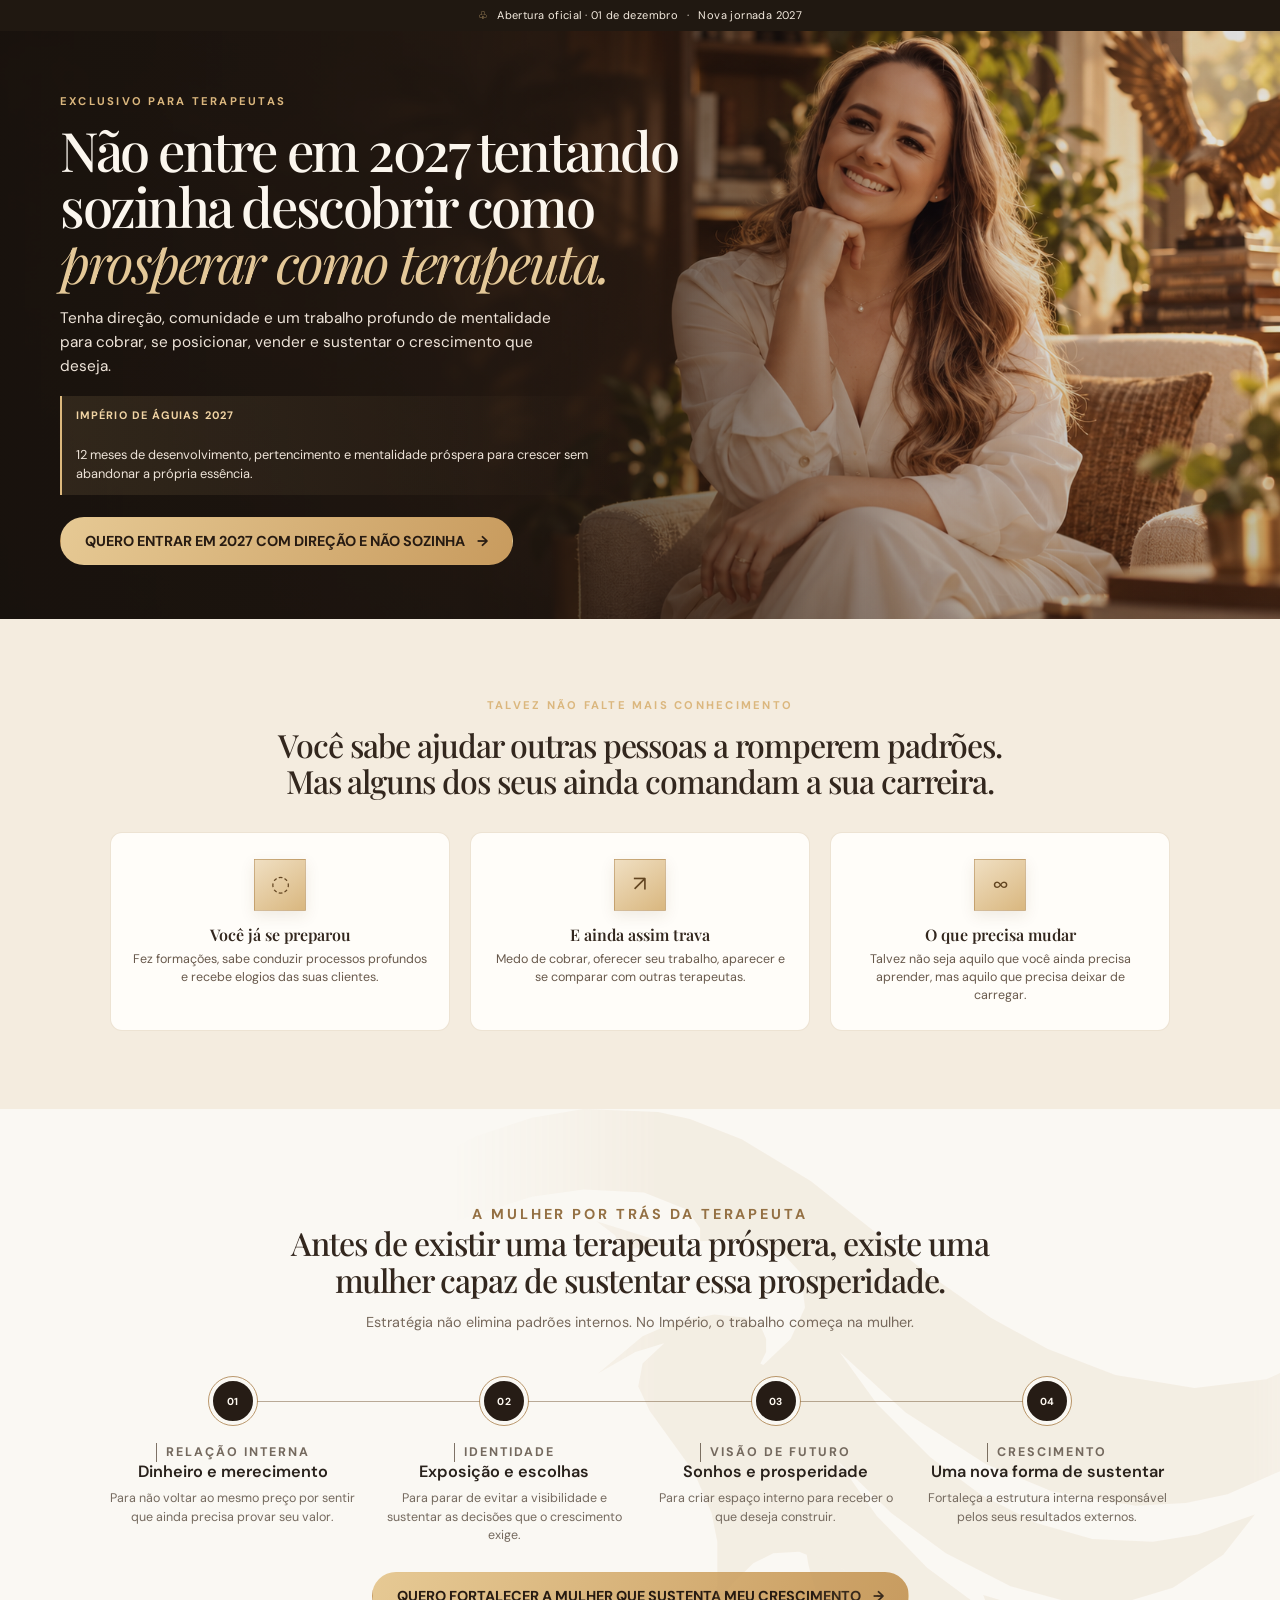
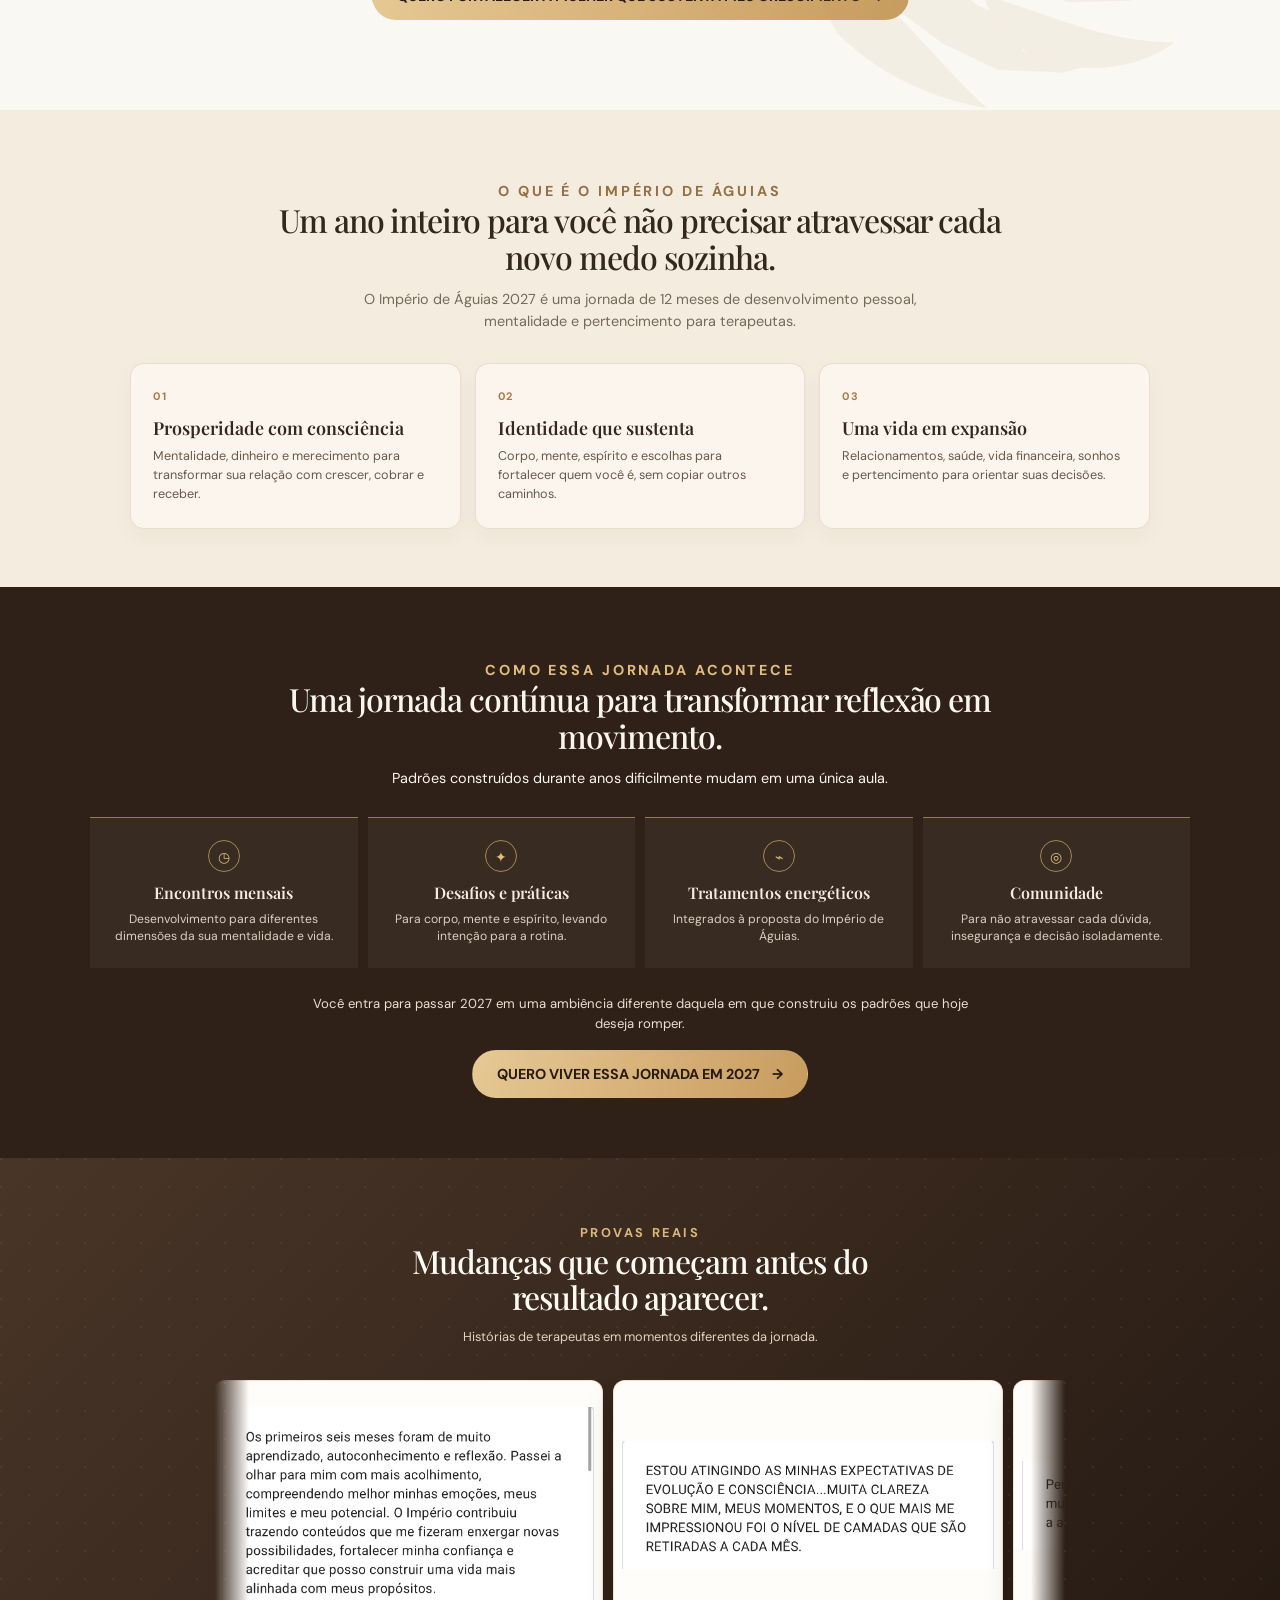
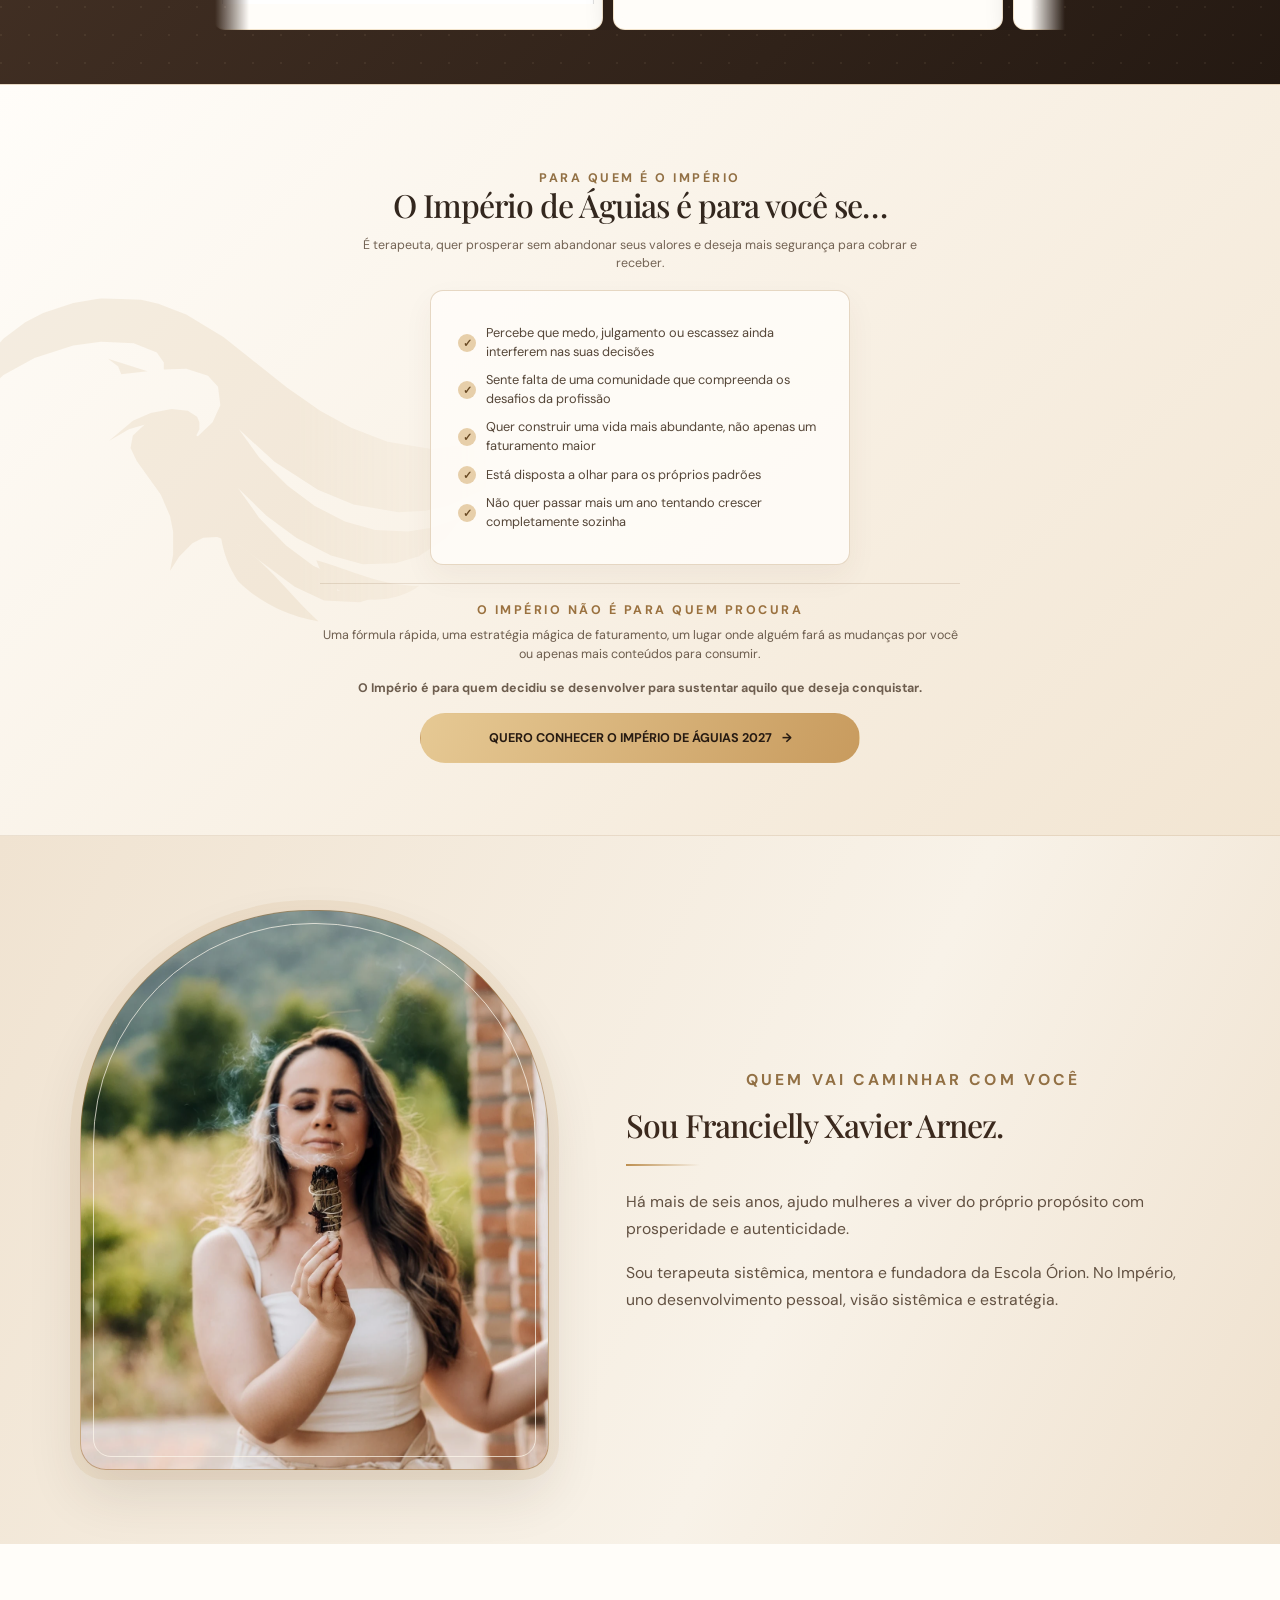
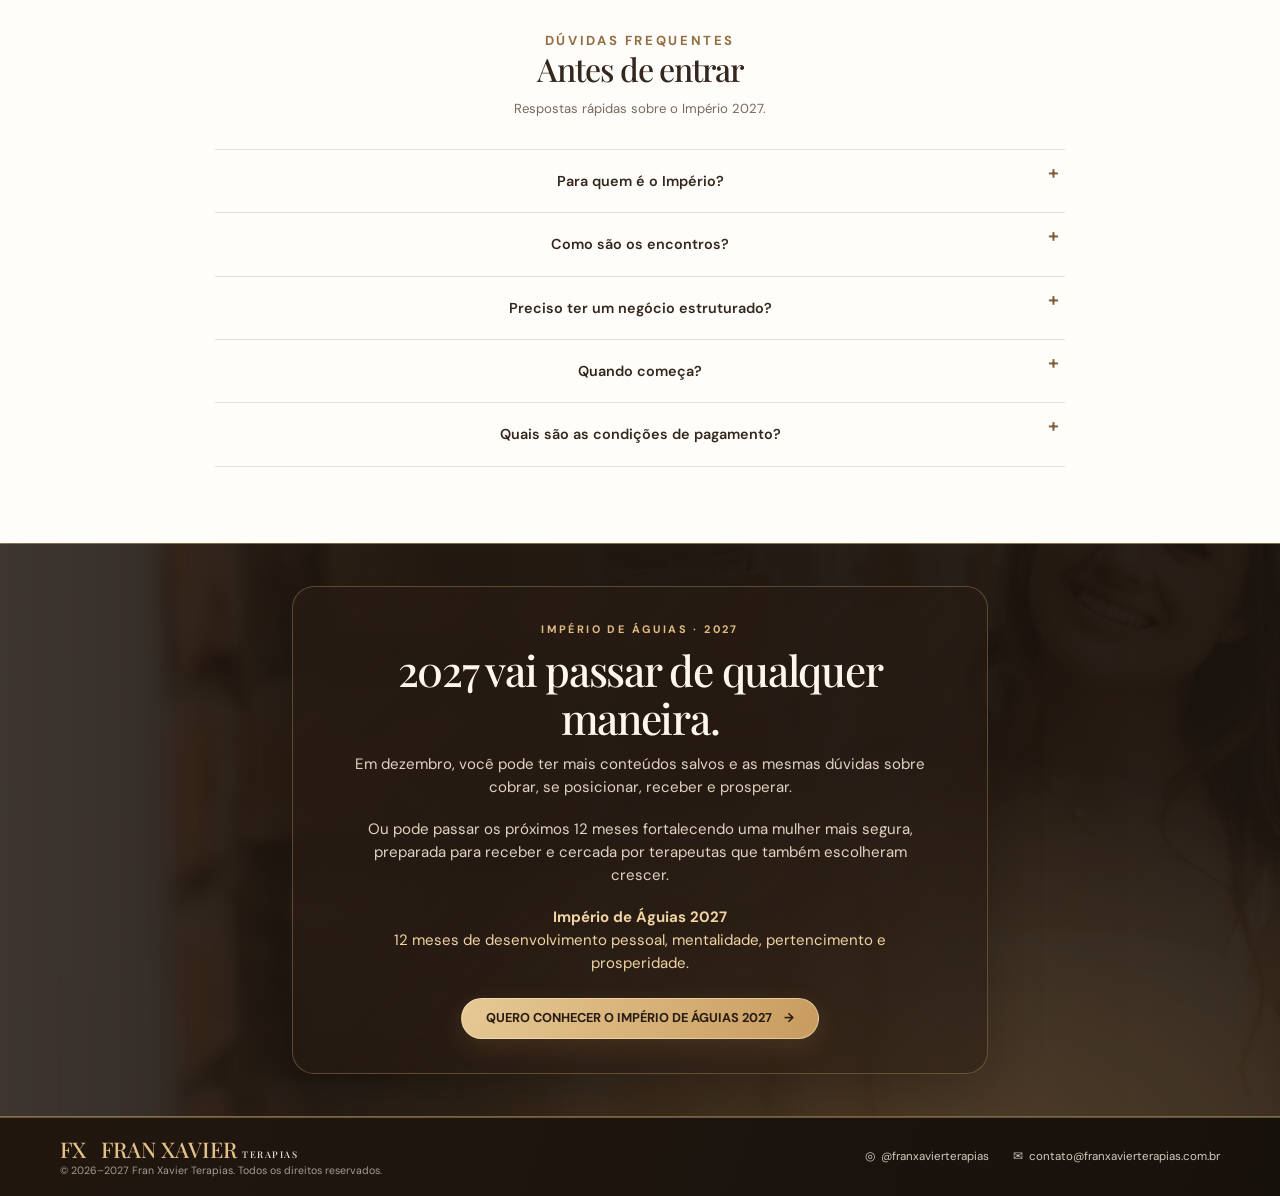
==== imperio-de-aguias/index.html @ 38de5bb4 "Route Imperio buttons to WhatsApp" ====
<!doctype html>
<html lang="pt-BR">
<head>
  <meta charset="utf-8">
  <meta name="viewport" content="width=device-width, initial-scale=1">
  <meta name="theme-color" content="#201811">
  <title>Império de Águias 2027 | Fran Xavier</title>
  <meta name="description" content="Uma jornada anual para mulheres terapeutas crescerem com direção, segurança e comunidade. Conheça o Império de Águias com Fran Xavier.">
  <link rel="canonical" href="https://franxavierterapias.com.br/imperio-de-aguias/">
  <link rel="preconnect" href="https://fonts.googleapis.com">
  <link rel="preconnect" href="https://fonts.gstatic.com" crossorigin>
  <link href="https://fonts.googleapis.com/css2?family=DM+Sans:wght@400;500;600;700&family=Playfair+Display:wght@400;500;600&display=swap" rel="stylesheet">
  <style>
    :root{--ink:#201811;--ink2:#2b2119;--cream:#f4ecdf;--cream2:#efe4d4;--paper:#fbf6ee;--gold:#bd8f50;--gold2:#dbb77e;--text:#33271e;--muted:#77695c;--line:rgba(107,76,43,.16);--serif:'Playfair Display',Georgia,serif;--sans:'DM Sans',Arial,sans-serif;--max:1240px;--wa:#54926b}
    *{box-sizing:border-box}html{scroll-behavior:smooth;scroll-padding-top:20px}body{margin:0;background:var(--cream);color:var(--text);font:400 16px/1.55 var(--sans);-webkit-font-smoothing:antialiased}a{color:inherit}img{display:block;max-width:100%}.wrap{width:min(var(--max),calc(100% - 64px));margin-inline:auto}.announcement{height:31px;display:flex;align-items:center;justify-content:center;gap:9px;background:var(--ink);color:#f4ebdf;font-size:.69rem;letter-spacing:.035em}.announcement span:first-child{color:var(--gold2)}.button{display:inline-flex;min-height:48px;align-items:center;justify-content:center;gap:12px;padding:0 24px;border:1px solid transparent;border-radius:999px;background:linear-gradient(115deg,#dfc08f,#c79c62);color:#271b12;text-decoration:none;font-size:.9rem;font-weight:700;text-align:center;box-shadow:0 8px 22px rgba(67,43,21,.12);transition:transform .2s,filter .2s}.button:hover{transform:translateY(-2px);filter:brightness(1.05)}.button:focus-visible,summary:focus-visible,a:focus-visible{outline:3px solid #9b6a32;outline-offset:4px}.eyebrow{margin:0 0 12px;color:var(--gold2);font-size:.7rem;font-weight:700;letter-spacing:.2em;text-transform:uppercase}.hero{position:relative;min-height:490px;display:flex;align-items:center;overflow:hidden;background:#241a13 url('./assets/imperio-hero.webp') center 42%/cover no-repeat;color:var(--paper)}.hero:before{content:"";position:absolute;inset:0;background:linear-gradient(90deg,rgba(24,18,13,.94) 0%,rgba(30,22,16,.83) 36%,rgba(30,22,16,.2) 73%,rgba(30,22,16,.12) 100%),linear-gradient(0deg,rgba(18,13,9,.24),transparent 45%)}.hero-inner{position:relative;width:min(var(--max),calc(100% - 64px));margin-inline:auto;padding:62px 0 54px}.hero-copy{max-width:570px}.hero h1{max-width:610px;margin:0;font:500 clamp(2.9rem,5.2vw,4.7rem)/1.02 var(--serif);letter-spacing:-.04em}.hero h1 em{color:#e4c898;font-weight:400}.hero-description{max-width:520px;margin:17px 0;color:#eee4d9;font-size:1rem;line-height:1.6}.hero-proof{display:flex;align-items:center;gap:12px;margin:20px 0 22px;font-size:.83rem;color:#eee4d9}.avatars{display:flex;align-items:center}.avatars img{width:27px;height:27px;margin-left:-6px;border:2px solid #e7cfaa;border-radius:50%;object-fit:cover}.avatars img:first-child{margin-left:0}.hero-proof strong{color:#f4dcae}.hero-cta{display:flex;align-items:center;gap:16px;flex-wrap:wrap}.whatsapp-note{font-size:.78rem;color:#f3e8dc;text-decoration:none}.whatsapp-note:hover{text-decoration:underline}.section{padding:70px 0}.section-light{background:var(--cream);color:var(--text)}.pain-layout{display:grid;grid-template-columns:.85fr 1.65fr;gap:44px;align-items:center}.pain-lead h2,.section-heading h2,.bio-copy h2,.faq-heading h2{margin:0;font:500 clamp(1.9rem,3vw,2.65rem)/1.17 var(--serif);letter-spacing:-.025em}.gold-stroke{width:92px;height:18px;margin-top:16px;border-top:2px solid var(--gold);border-radius:50%;transform:rotate(-7deg)}.pain-cards{display:grid;grid-template-columns:repeat(3,1fr);gap:13px}.pain-card{min-height:156px;padding:19px 18px;border:1px solid rgba(132,95,52,.13);border-radius:13px;background:rgba(255,250,243,.53);box-shadow:0 5px 18px rgba(79,55,32,.035)}.round-icon{width:34px;height:34px;display:grid;place-items:center;margin-bottom:10px;border-radius:50%;background:#dfc49e;color:#674a2b;font-size:1rem}.pain-card h3,.pillar-card h3{margin:0 0 5px;font:600 1rem/1.25 var(--serif);color:var(--text)}.pain-card p,.pillar-card p{margin:0;color:#68594c;font-size:.79rem;line-height:1.45}.quote-band{position:relative;min-height:156px;display:grid;grid-template-columns:.75fr 1.15fr .8fr;align-items:center;gap:30px;padding:26px max(32px,calc((100vw - var(--max))/2));overflow:hidden;background:linear-gradient(90deg,rgba(242,225,203,.08),rgba(248,239,224,.96) 41%,rgba(248,239,224,.96)),url('./assets/francielly-sobre.webp') left 40%/auto 280% no-repeat,var(--cream2);border-block:1px solid rgba(112,81,47,.08)}.quote-band:after{content:"";position:absolute;right:-25px;bottom:-118px;width:310px;height:300px;border:1px solid rgba(179,135,78,.14);border-radius:50%;box-shadow:0 0 0 22px rgba(179,135,78,.035),0 0 0 48px rgba(179,135,78,.025);pointer-events:none}.quote-spacer{min-height:100px}.quote-text{margin:0;font:400 clamp(1.4rem,2.5vw,2rem)/1.25 var(--serif);color:#59432f}.quote-text:before{content:"“";color:#a77b47;font-size:2.8rem;line-height:0;vertical-align:-.22em;margin-right:7px}.quote-text:after{content:"”";color:#a77b47;font-size:2.8rem;line-height:0;vertical-align:-.22em;margin-left:5px}.quote-explainer{margin:0;padding-left:20px;border-left:1px solid #bf986a;color:#68594c;font-size:.78rem;line-height:1.55}.experience{padding:60px 0 68px;background:var(--cream);position:relative;overflow:hidden}.experience:after{content:"";position:absolute;right:-100px;top:18px;width:350px;height:350px;border:1px solid rgba(169,127,77,.08);border-radius:50%;box-shadow:0 0 0 24px rgba(169,127,77,.025),0 0 0 55px rgba(169,127,77,.02);pointer-events:none}.section-heading{text-align:center;position:relative;z-index:1}.section-heading .eyebrow{color:#947043}.section-heading h2{max-width:740px;margin-inline:auto;font-size:clamp(2rem,3.2vw,2.8rem)}.section-heading p{max-width:690px;margin:12px auto 0;color:var(--muted);font-size:.9rem}.pillar-grid{display:grid;grid-template-columns:repeat(4,1fr);gap:12px;margin-top:27px;position:relative;z-index:1}.pillar-card{min-height:150px;padding:17px 18px;border:1px solid rgba(132,95,52,.13);border-radius:12px;background:rgba(255,250,243,.48);box-shadow:0 5px 16px rgba(79,55,32,.03)}.pillar-card .round-icon{width:36px;height:36px;margin-bottom:8px}.proof-section{padding:42px 0;background:radial-gradient(ellipse at 74% 120%,rgba(152,106,53,.3),transparent 45%),var(--ink);color:var(--paper);overflow:hidden}.proof-layout{display:grid;grid-template-columns:.8fr 1.2fr;gap:36px;align-items:center}.proof-heading .eyebrow{color:var(--gold2)}.proof-heading h2{margin:0;font:500 clamp(1.95rem,3.2vw,2.8rem)/1.14 var(--serif)}.proof-heading p{max-width:380px;margin:12px 0 18px;color:#d7c9b9;font-size:.85rem}.proof-actions{display:flex;align-items:center;gap:11px;flex-wrap:wrap}.button-outline{min-height:44px;padding:0 18px;border:1px solid rgba(234,214,183,.55);border-radius:999px;background:transparent;color:#f3e6d4;text-decoration:none;font-weight:600;font-size:.82rem}.testimonial-window{overflow:hidden;mask-image:linear-gradient(90deg,transparent,#000 3%,#000 97%,transparent)}.testimonial-track{display:flex;gap:12px;width:max-content;animation:slide 36s linear infinite}.testimonial-track:hover{animation-play-state:paused}.testimonial-card{width:160px;height:190px;display:grid;place-items:center;overflow:hidden;border:1px solid rgba(222,188,139,.24);border-radius:9px;background:#34271d}.testimonial-card img{width:100%;height:100%;object-fit:contain;background:#f6f3ef}.testimonial-card:nth-child(2n) img{object-position:center}.testimonial-dots{display:flex;justify-content:center;gap:7px;margin-top:14px}.testimonial-dots i{width:5px;height:5px;border-radius:50%;background:#b89162}.testimonial-dots i:first-child{background:#f1d3a6}@keyframes slide{to{transform:translateX(-50%)}}.offer-section{padding:42px 0;background:var(--cream2)}.offer-layout{display:grid;grid-template-columns:.95fr 1fr .9fr;gap:25px;align-items:center}.offer-title .eyebrow{color:#927044}.offer-title h2{margin:0;font:500 clamp(1.9rem,3vw,2.55rem)/1.15 var(--serif)}.offer-title p{margin:10px 0 0;color:#736354;font-size:.82rem}.offer-includes{margin:0;padding:20px 22px;list-style:none;border:1px solid rgba(127,91,52,.13);border-radius:13px;background:rgba(255,249,241,.52)}.offer-includes li{display:flex;gap:10px;align-items:flex-start;margin:8px 0;color:#554638;font-size:.8rem}.offer-includes li:before{content:"✓";flex:none;width:18px;height:18px;display:grid;place-items:center;margin-top:1px;border-radius:50%;background:#e0c69f;color:#5f4529;font-size:.69rem;font-weight:700}.investment .eyebrow{color:#927044}.investment-price{margin:0;font:500 clamp(2.7rem,4.2vw,3.8rem)/1 var(--serif);letter-spacing:-.04em}.investment-note{margin:3px 0 13px;color:#6d5d4e;font-size:.78rem}.investment .button{min-height:45px;padding-inline:18px;font-size:.79rem}.investment-date{display:block;margin-top:10px;color:#6d5d4e;font-size:.7rem}.bio-section{display:grid;grid-template-columns:.8fr 1.2fr;min-height:245px;background:#f5ecdf}.bio-image{min-height:245px;background:url('./assets/francielly-sobre.webp') center 32%/cover no-repeat}.bio-copy{align-self:center;padding:28px clamp(24px,5vw,70px)}.bio-copy .eyebrow{color:#927044}.bio-copy h2{font-size:clamp(1.8rem,3vw,2.45rem)}.bio-copy p{max-width:690px;margin:8px 0;color:#6d5d4e;font-size:.82rem}.bio-aside{display:none}.faq-section{padding:48px 0;background:var(--cream);position:relative}.faq-layout{display:grid;grid-template-columns:.8fr 1.2fr;gap:42px;align-items:start}.faq-heading .eyebrow{color:#927044}.faq-heading h2{font-size:clamp(1.8rem,3vw,2.5rem)}.faq-heading p{color:var(--muted);font-size:.82rem}.faq{border-top:1px solid var(--line)}.faq-item{border-bottom:1px solid var(--line)}.faq-item summary{position:relative;padding:12px 38px 12px 0;cursor:pointer;list-style:none;font-size:.81rem;font-weight:600}.faq-item summary::-webkit-details-marker{display:none}.faq-item summary:after{content:"+";position:absolute;right:6px;top:8px;font-size:1.2rem;color:#82603b}.faq-item[open] summary:after{content:"−"}.faq-answer{padding:0 30px 14px 0;color:#68594c;font-size:.78rem}.closing{position:relative;min-height:158px;display:flex;align-items:center;overflow:hidden;background:linear-gradient(90deg,rgba(31,23,17,.4),rgba(31,23,17,.96) 34%,rgba(31,23,17,.98)),url('./assets/francielly.webp') left 47%/auto 250% no-repeat,var(--ink);color:var(--paper)}.closing-inner{width:min(var(--max),calc(100% - 64px));margin:auto;display:flex;align-items:center;justify-content:flex-end;gap:40px}.closing-copy{max-width:650px;text-align:center}.closing h2{margin:0;font:500 clamp(1.6rem,2.6vw,2.25rem)/1.2 var(--serif)}.closing p{margin:6px 0 12px;color:#dfd2c2;font-size:.79rem}.closing .button{min-height:41px;font-size:.8rem}.footer{padding:17px 0;background:#1b140f;border-top:1px solid rgba(205,164,107,.24);color:#d6cabc}.footer-inner{display:flex;align-items:center;justify-content:space-between;gap:20px}.footer-brand{font:500 1.35rem var(--serif);color:#f5e9d9}.footer-brand span{font-size:.58rem;letter-spacing:.17em}.footer-links{display:flex;gap:24px;align-items:center;font-size:.72rem}.footer-links a{text-decoration:none;color:#d6cabc}.footer-links a:hover{color:var(--gold2)}.copyright{font-size:.66rem;color:#a99c8d}.mobile-cta{display:none}.reveal{animation:fade-up .65s ease both}@keyframes fade-up{from{opacity:0;transform:translateY(15px)}to{opacity:1;transform:translateY(0)}}
    @media(max-width:900px){.wrap,.hero-inner,.closing-inner{width:min(100% - 42px,var(--max))}.hero{min-height:470px;background-position:57% center}.hero:before{background:linear-gradient(90deg,rgba(24,18,13,.95),rgba(30,22,16,.78) 53%,rgba(30,22,16,.23))}.hero-copy{max-width:510px}.pain-layout{grid-template-columns:1fr;gap:24px}.pain-lead h2{max-width:630px}.pain-cards{gap:10px}.quote-band{grid-template-columns:.45fr 1.3fr .9fr;padding-inline:30px;gap:18px}.proof-layout{grid-template-columns:.7fr 1.3fr;gap:22px}.testimonial-card{width:140px;height:170px}.offer-layout{grid-template-columns:1fr 1fr;gap:18px}.offer-title{grid-column:1/-1}.investment{padding-left:8px}.faq-layout{gap:25px}}
    @media(max-width:600px){body{font-size:15px}.wrap,.hero-inner,.closing-inner{width:calc(100% - 36px)}.announcement{height:30px;font-size:.6rem;letter-spacing:.01em}.hero{min-height:600px;align-items:flex-end;background-position:61% center}.hero:before{background:linear-gradient(0deg,rgba(23,17,12,.96) 0%,rgba(28,20,14,.88) 38%,rgba(28,20,14,.24) 100%),linear-gradient(90deg,rgba(28,20,14,.18),transparent)}.hero-inner{padding:0 0 30px}.hero-copy{max-width:100%}.eyebrow{font-size:.63rem;letter-spacing:.16em}.hero h1{max-width:440px;font-size:clamp(2.55rem,12vw,3.5rem);line-height:1.02}.hero-description{margin:12px 0;font-size:.9rem;line-height:1.5}.hero-proof{gap:9px;margin:14px 0 18px;font-size:.72rem}.avatars img{width:23px;height:23px}.hero-cta{align-items:flex-start;flex-direction:column;gap:9px}.hero-cta .button{width:100%;min-height:49px;padding-inline:14px;font-size:.84rem}.whatsapp-note{font-size:.74rem}.section{padding:44px 0}.pain-layout{gap:20px}.pain-lead h2{max-width:420px;font-size:2rem}.gold-stroke{margin-top:10px}.pain-cards{grid-template-columns:1fr;gap:8px}.pain-card{min-height:unset;display:grid;grid-template-columns:36px 1fr;column-gap:11px;align-items:start;padding:13px 14px}.pain-card .round-icon{grid-row:span 2;margin:0}.pain-card h3{margin:1px 0 3px;font-size:.94rem}.pain-card p{font-size:.75rem}.quote-band{min-height:145px;grid-template-columns:0 1fr;gap:0;padding:24px 22px;background:linear-gradient(90deg,rgba(248,239,224,.84),rgba(248,239,224,.98)),url('./assets/francielly-sobre.webp') left center/auto 150% no-repeat,var(--cream2)}.quote-spacer{display:none}.quote-text{font-size:1.45rem}.quote-explainer{grid-column:2;margin-top:11px;padding:8px 0 0;border-left:0;border-top:1px solid #bf986a;font-size:.72rem}.experience{padding:43px 0 46px}.section-heading h2{font-size:2rem}.section-heading p{font-size:.8rem}.pillar-grid{grid-template-columns:1fr 1fr;gap:8px;margin-top:20px}.pillar-card{min-height:140px;padding:13px 12px}.pillar-card .round-icon{width:32px;height:32px}.pillar-card h3{font-size:.91rem}.pillar-card p{font-size:.71rem}.proof-section{padding:35px 0 31px}.proof-layout{grid-template-columns:1fr;gap:22px}.proof-heading{text-align:center}.proof-heading h2{max-width:410px;margin:auto;font-size:2rem}.proof-heading p{margin:9px auto 13px;font-size:.78rem}.proof-actions{justify-content:center}.proof-actions .button{min-height:41px;font-size:.79rem}.testimonial-card{width:128px;height:158px}.testimonial-track{gap:9px;animation-duration:30s}.testimonial-dots{margin-top:10px}.offer-section{padding:34px 0}.offer-layout{grid-template-columns:1fr;gap:16px}.offer-title{grid-column:auto}.offer-title h2{font-size:2rem}.offer-includes{padding:12px 15px}.offer-includes li{font-size:.76rem;margin:6px 0}.investment{padding:0}.investment-price{font-size:3.1rem}.investment .button{width:100%;min-height:48px}.bio-section{grid-template-columns:1fr}.bio-image{min-height:280px;background-position:center 28%}.bio-copy{padding:24px 22px 29px}.bio-copy h2{font-size:2rem}.bio-copy p{font-size:.78rem}.faq-section{padding:39px 0}.faq-layout{grid-template-columns:1fr;gap:14px}.faq-heading h2{font-size:2rem}.faq-heading p{margin:8px 0;font-size:.76rem}.faq-item summary{font-size:.78rem;padding-block:13px}.faq-answer{font-size:.75rem}.closing{min-height:205px;background:linear-gradient(0deg,rgba(27,20,15,.97),rgba(27,20,15,.76)),url('./assets/francielly.webp') left 44%/auto 220% no-repeat,var(--ink)}.closing-inner{justify-content:center}.closing-copy{max-width:390px}.closing h2{font-size:1.8rem}.closing p{font-size:.76rem}.footer{padding:17px 0 26px}.footer-inner{align-items:flex-start;flex-direction:column;gap:10px}.footer-brand{font-size:1.2rem}.footer-links{gap:18px}.copyright{margin-left:auto}.mobile-cta{position:fixed;z-index:5;left:12px;right:12px;bottom:10px;display:none;padding:6px;border:1px solid rgba(107,76,43,.18);border-radius:999px;background:rgba(250,246,239,.94);box-shadow:0 8px 28px rgba(37,26,16,.15);backdrop-filter:blur(9px)}.mobile-cta .button{width:100%;min-height:45px;font-size:.82rem}body.show-mobile-cta .mobile-cta{display:block}body{padding-bottom:env(safe-area-inset-bottom)}}
    .skip{position:absolute;left:-9999px;top:8px;z-index:10}.skip:focus{left:8px;padding:8px 12px;background:var(--cream);color:var(--ink)}.section-light#jornada{padding:34px 0}.hero{background-image:url('./assets/imperio-hero.png')}.journey-section{background:#2f2118;color:var(--paper)}.journey-section .section-heading h2,.journey-section .section-heading p{color:var(--paper)}.journey-section .section-heading .eyebrow{color:#e1bd80}.journey-section .offer-title h2{color:var(--paper)}.journey-section .offer-title p,.journey-section .investment p{color:#e5d8ca}.journey-section .offer-includes{background:rgba(255,255,255,.08);border-color:rgba(226,190,122,.26)}.journey-section .offer-includes li{color:#f0e7dc}.journey-section .offer-includes li:before{background:#d9b77e}.journey-section .investment{padding-top:4px}.journey-section .investment .button{margin-top:14px}
    .button{box-shadow:none}.pain-card,.pillar-card,.offer-includes{box-shadow:none;border-color:rgba(107,76,43,.11);background:rgba(255,250,243,.34)}.round-icon{width:auto;height:auto;margin:0 0 8px;border-radius:0;background:transparent;color:var(--gold);font-size:.95rem}.quote-band{border:0;background:var(--cream2)}.quote-band:after,.experience:after{display:none}.proof-section{background:var(--ink)}.testimonial-card{border:0;background:transparent}.testimonial-card img{border-radius:5px}.testimonial-dots{display:none}
    .hero-inner{text-align:left}.hero-copy{margin-inline:0}.hero-description{margin-left:0;margin-right:auto}.hero-proof,.hero-cta{justify-content:flex-start}.pain-layout{grid-template-columns:1fr;text-align:center;gap:24px}.gold-stroke{margin-inline:auto}.pain-card,.pillar-card{text-align:center;display:flex;flex-direction:column;align-items:center}.quote-band{grid-template-columns:1fr;text-align:center}.quote-spacer{display:none}.quote-explainer{max-width:720px;margin-inline:auto;padding:15px 0 0;border-left:0;border-top:1px solid #bf986a}.section-heading{text-align:center}.proof-layout{grid-template-columns:1fr}.proof-heading{text-align:center}.proof-heading p{margin-inline:auto}.proof-actions{justify-content:center}.offer-title,.investment{text-align:center}.offer-includes{width:min(100%,480px);margin-inline:auto}.investment .button{margin-inline:auto}.bio-copy{text-align:center}.bio-copy .eyebrow{text-align:center}.faq-heading{text-align:center}.faq-item summary{text-align:center}.faq-answer{text-align:center;padding-inline:10px}
    @media(max-width:600px){.wrap,.hero-inner,.closing-inner{width:calc(100% - 34px)}.hero{min-height:min(590px,88svh);background-position:63% center}.hero:before{background:linear-gradient(0deg,rgba(23,17,12,.95) 0%,rgba(28,20,14,.82) 42%,rgba(28,20,14,.18) 100%)}.hero-inner{padding:0 0 25px}.hero h1{font-size:clamp(2.45rem,10.5vw,3.25rem)}.hero-description{max-width:440px;font-size:.86rem;line-height:1.48}.hero-proof{margin:13px 0 16px}.section-light#jornada{padding:31px 0}.pain-lead h2{font-size:1.85rem}.pain-cards{gap:6px}.pain-card{padding:11px 12px;border-radius:8px}.quote-band{min-height:unset;padding:24px 20px;background:var(--cream2)}.quote-text{font-size:1.36rem}.quote-explainer{margin-top:9px;font-size:.7rem}.experience{padding:38px 0 40px}.section-heading h2{font-size:1.85rem}.section-heading p{font-size:.76rem}.pillar-grid{gap:7px}.pillar-card{min-height:unset;padding:12px 11px;border-radius:8px}.pillar-card h3{font-size:.86rem}.pillar-card p{font-size:.69rem}.proof-section{padding:31px 0}.proof-layout{gap:18px}.proof-heading h2{font-size:1.85rem}.proof-heading p{font-size:.75rem}.proof-actions{gap:8px}.button-outline{min-height:41px;font-size:.75rem}.testimonial-window{overflow-x:auto;mask-image:none;scroll-snap-type:x mandatory;scrollbar-width:none}.testimonial-window::-webkit-scrollbar{display:none}.testimonial-track{animation:none;width:max-content;gap:8px}.testimonial-card{width:128px;height:150px;scroll-snap-align:start}.testimonial-card:nth-child(n+5){display:none}.offer-section{padding:30px 0}.offer-layout{gap:13px}.offer-title h2{font-size:1.85rem}.offer-title p{font-size:.76rem}.offer-includes{padding:10px 13px;border-radius:8px}.investment-price{font-size:2.9rem}.bio-image{min-height:245px}.bio-copy{padding:22px 20px 26px}.bio-copy h2{font-size:1.85rem}.faq-section{padding:34px 0}.faq-layout{gap:12px}.faq-heading h2{font-size:1.85rem}.closing{min-height:185px}.footer-inner{gap:8px}.mobile-cta{left:10px;right:10px;bottom:max(8px,env(safe-area-inset-bottom));padding:4px;background:rgba(250,246,239,.97);box-shadow:0 3px 12px rgba(37,26,16,.1)}.mobile-cta .button{min-height:42px}}
    @media(min-width:601px){.hero-inner{text-align:left}.hero-copy{margin-left:0;margin-right:auto}.hero-proof,.hero-cta{justify-content:flex-start}}
    .visual-editor{position:fixed;z-index:20;left:50%;bottom:18px;transform:translateX(-50%);display:flex;align-items:center;gap:8px;padding:10px 12px;border:1px solid rgba(219,183,126,.5);border-radius:14px;background:#201811;color:#fbf6ee;box-shadow:0 8px 28px #0004;font:500 13px/1.2 var(--sans)}.visual-editor[hidden]{display:none}.visual-editor strong{padding:0 8px;color:#e4c898}.visual-editor button,.editor-color{min-height:34px;padding:0 11px;border:1px solid #715b42;border-radius:8px;background:#34271d;color:#fbf6ee;font:inherit;cursor:pointer}.visual-editor button[aria-pressed=true]{border-color:#d8b47d;background:#523c24}.editor-color{display:flex;align-items:center;gap:7px}.editor-color input{width:25px;height:24px;padding:0;border:0;background:none}.visual-editor #editor-status{padding:0 7px;color:#d0c0ad}.editor-active [data-edit-key][contenteditable=true]{outline:2px dashed #e4c898;outline-offset:4px;border-radius:3px}.editor-active main section[data-section-key]{cursor:crosshair}.editor-active main section:focus-within{outline:1px dashed #d8b47d;outline-offset:-4px}@media(max-width:600px){.visual-editor{left:8px;right:8px;bottom:8px;transform:none;flex-wrap:wrap;justify-content:center;gap:6px;padding:8px}.visual-editor strong{width:100%;text-align:center}.visual-editor #editor-status{width:100%;text-align:center;font-size:11px}}
    @media(prefers-reduced-motion:reduce){*,*::before,*::after{scroll-behavior:auto!important;animation-duration:.01ms!important;animation-iteration-count:1!important;transition-duration:.01ms!important}}
  </style>
  <style>
    /* Organização visual das seções */
    :root{--max:1160px}
    .section-light#jornada{padding:64px 0}
    .pain-layout{display:grid;grid-template-columns:1fr;gap:26px;max-width:1060px}
    .pain-lead{max-width:740px;margin-inline:auto;text-align:center}
    .pain-lead h2{font-size:clamp(2rem,3.2vw,2.65rem);line-height:1.16}
    .pain-cards{margin:0;gap:16px}
    .pain-card{min-height:unset;padding:22px 20px;border:1px solid var(--line);border-radius:12px}
    .quote-band{min-height:unset;display:grid;grid-template-columns:1fr;gap:14px;padding:42px 24px;background:var(--cream2)}
    .quote-text{max-width:820px;margin-inline:auto;text-align:center;font-size:clamp(1.55rem,2.5vw,2.1rem)}
    .quote-explainer{max-width:720px;margin:0 auto;padding:15px 0 0;border:0;border-top:1px solid rgba(127,91,52,.25);text-align:center}
    .experience{padding:64px 0 70px}
    .section-heading h2{line-height:1.15}
    .section-heading>p:last-child{max-width:620px;margin:13px auto 0}
    .pillar-grid{max-width:1060px;margin:30px auto 0;gap:14px}
    .pillar-card{min-height:unset;padding:21px 18px;border:1px solid var(--line);border-radius:11px}
    .proof-section{padding:54px 0}
    .proof-layout{grid-template-columns:minmax(280px,.82fr) minmax(0,1.18fr);gap:44px}
    .proof-heading h2{max-width:420px;margin-inline:auto}
    .proof-heading p{max-width:390px;margin:12px auto 18px}
    .proof-actions{justify-content:center}
    .testimonial-track{gap:10px}
    .testimonial-card{width:clamp(130px,14vw,168px);height:184px}
    .offer-section{padding:54px 0}
    .offer-layout{gap:28px}
    .offer-title h2{max-width:350px;margin-inline:auto}
    .offer-title p{max-width:390px;margin:12px auto 0}
    .offer-includes{width:100%;max-width:420px;padding:18px 22px}
    .investment{max-width:360px;margin-inline:auto}
    .bio-section{grid-template-columns:minmax(280px,.85fr) minmax(0,1.15fr);min-height:320px}
    .bio-image{min-height:320px}
    .bio-copy{max-width:700px;margin:auto;padding:35px clamp(25px,5vw,72px)}
    .bio-copy p{line-height:1.65}
    .faq-section{padding:60px 0}
    .faq-layout{display:grid;grid-template-columns:1fr;max-width:850px;gap:24px}
    .faq-heading{max-width:660px;margin-inline:auto}
    .faq-heading p{margin:11px auto 0}
    .faq-item summary{padding:17px 38px;font-size:.9rem}
    .faq-answer{padding:0 38px 17px;font-size:.84rem}
    .closing{min-height:190px}
    .closing-copy{margin-inline:auto}
    @media(max-width:900px){.proof-layout{grid-template-columns:1fr;gap:25px}.proof-heading h2,.proof-heading p{margin-inline:auto}.proof-actions{justify-content:center}.offer-layout{gap:20px}.bio-section{grid-template-columns:.8fr 1.2fr}}
    @media(max-width:600px){.section-light#jornada{padding:42px 0}.pain-layout{gap:20px}.pain-lead h2{max-width:410px;margin-inline:auto;font-size:1.85rem}.pain-cards{grid-template-columns:1fr;gap:8px}.pain-card{padding:15px 16px}.quote-band{padding:30px 20px}.quote-text{font-size:1.4rem}.quote-explainer{font-size:.75rem}.experience{padding:43px 0 48px}.section-heading h2{max-width:420px;font-size:1.85rem}.section-heading>p:last-child{max-width:390px;font-size:.77rem}.pillar-grid{margin-top:22px;gap:8px}.pillar-card{padding:14px 11px}.pillar-card h3{font-size:.84rem}.pillar-card p{font-size:.7rem}.proof-section{padding:38px 0}.proof-layout{gap:20px}.proof-heading h2{font-size:1.9rem}.proof-heading p{font-size:.77rem}.proof-actions{gap:8px}.testimonial-card{width:132px;height:154px}.offer-section{padding:38px 0}.offer-layout{grid-template-columns:1fr;gap:15px}.offer-title h2{font-size:1.9rem}.offer-title p{font-size:.77rem}.offer-includes{max-width:460px}.investment{max-width:460px}.bio-section{grid-template-columns:1fr}.bio-image{min-height:250px}.bio-copy{padding:25px 20px 30px}.bio-copy p{font-size:.77rem}.faq-section{padding:42px 0}.faq-layout{gap:16px}.faq-heading h2{font-size:1.9rem}.faq-item summary{padding:14px 34px;font-size:.8rem}.faq-answer{padding:0 20px 14px;font-size:.76rem}.closing{min-height:180px}}
  </style>
  <style>
    .testimonial-window{width:100%;overflow:hidden;mask-image:none}
    .testimonial-track{animation-duration:52s;align-items:center}
    .testimonial-card{width:clamp(340px,42vw,540px);height:320px;flex:0 0 auto;padding:8px;border:1px solid rgba(222,188,139,.24);border-radius:12px;background:#fffaf3}
    .testimonial-card img{width:100%;height:100%;object-fit:contain;background:#fffaf3}
    @media(max-width:900px){.testimonial-card{width:min(72vw,510px);height:300px}}
    @media(max-width:600px){.testimonial-window{overflow-x:auto;scroll-snap-type:x mandatory;scrollbar-width:none}.testimonial-window::-webkit-scrollbar{display:none}.testimonial-track{animation:none;width:max-content;gap:10px}.testimonial-card{width:calc(100vw - 44px);height:auto;min-height:0;padding:6px;scroll-snap-align:center}.testimonial-card img{width:100%;height:auto;max-height:62svh;object-fit:contain}.testimonial-card:nth-child(n+5){display:none}}
  </style>
  <style>
    /* Arte oficial do Império e composição central da oferta */
    .experience{isolation:isolate}
    .experience:after{display:block;right:-100px;top:0;width:min(76vw,930px);height:100%;transform:none;border:0;border-radius:0;box-shadow:none;background:url('./assets/eagle-watermark.svg') right center/auto 100% no-repeat;opacity:.11;mask-image:linear-gradient(90deg,transparent 0%,#000 22%,#000 86%,transparent 100%);z-index:0}
    .offer-layout{grid-template-columns:minmax(0,760px);justify-content:center;justify-items:center;gap:18px;text-align:center}
    .offer-title{width:100%;max-width:680px;text-align:center}
    .offer-title h2{max-width:unset}
    .offer-title p{max-width:590px;margin:12px auto 0}
    .offer-includes{width:min(100%,640px);padding:18px 24px;text-align:left}
    .offer-includes li{align-items:center;margin:10px 0;line-height:1.45}
    .investment{width:100%;max-width:640px;margin:0 auto;padding-top:17px;border-top:1px solid rgba(127,91,52,.16);text-align:center}
    .investment .eyebrow{margin-bottom:7px}
    .investment-price{font-size:clamp(3.2rem,6vw,4.25rem)}
    .investment-note{margin:5px 0 16px}
    .investment .button,.button,.button-outline{justify-content:center;text-align:center}
    .investment .button{width:min(100%,440px);min-height:50px;margin-inline:auto;gap:10px}
    .investment-date{max-width:100%;text-align:center;line-height:1.5}
    @media(max-width:600px){.offer-section{padding:36px 0}.offer-layout{gap:14px}.offer-title h2{font-size:1.9rem}.offer-includes{padding:13px 16px}.offer-includes li{margin:8px 0}.investment{padding-top:14px}.investment-price{font-size:3.1rem}.investment .button{width:100%;min-height:48px}.experience:after{right:-100px;width:min(118vw,640px);height:100%;background-position:right center;background-size:auto 100%;opacity:.055}}
    @media(prefers-reduced-motion:reduce){.experience:after{opacity:.055}}
    /* Depoimentos centralizados, carrossel contínuo e paleta mais presente */
    .proof-section{padding:62px 0 66px;background:linear-gradient(135deg,#493528 0%,#302219 70%,#241912 100%);color:#fbf6ee}
    .proof-layout{display:grid;grid-template-columns:minmax(0,850px);justify-content:center;gap:27px;text-align:center}
    .proof-heading .eyebrow{color:#dbb77e}
    .proof-heading h2{max-width:760px;margin-inline:auto;color:#fffaf2}
    .proof-heading p{max-width:620px;margin:12px auto 0;color:#e2d4c1}
    .proof-actions{display:none}
    .testimonial-dots{display:none}
    .testimonial-window{width:100%;overflow:hidden;mask-image:linear-gradient(90deg,transparent,#000 4%,#000 96%,transparent)}
    .testimonial-track{width:max-content;animation:slide 52s linear infinite;align-items:center}
    .testimonial-track:hover{animation-play-state:paused}
    .testimonial-card{border:1px solid rgba(161,117,62,.28);background:#fffdf9;box-shadow:0 8px 26px rgba(79,55,32,.08)}
    .testimonial-card img{background:#fffdf9}
    .pain-card,.pillar-card,.offer-includes{border-color:rgba(164,119,63,.2);background:#fffdf9}
    .round-icon,.offer-includes li:before{background:#e7cfaa;color:#684923}
    .offer-section{background:#f5ecdf}
    .button{background:linear-gradient(115deg,#e6c994,#c89b5e)}
    .quote-band{background:radial-gradient(ellipse at 50% 120%,rgba(189,143,80,.25),transparent 58%),linear-gradient(125deg,#493629,#302319 76%);border-block:1px solid rgba(219,183,126,.32)}
    .quote-text{color:#fffaf2}
    .quote-explainer{color:#eadcc8;border-color:rgba(219,183,126,.75)}
    .quote-text:before,.quote-text:after{color:#dfb86f}
    .offer-section{background:linear-gradient(135deg,#fffdf9 0%,#f2e5d2 100%);border-block:1px solid rgba(164,119,63,.22)}
    .offer-includes{border-color:rgba(164,119,63,.24);background:rgba(255,253,249,.82)}
    .investment-price{color:#684a2b}
    .faq-section{background:#fffdf9}
    .bio-section{background:#f0e3d1}
    @media(max-width:900px){.proof-layout{grid-template-columns:minmax(0,850px);gap:22px}}
    @media(max-width:600px){.proof-section{padding:42px 0 46px}.proof-layout{gap:18px}.proof-heading h2{font-size:1.9rem}.proof-heading p{font-size:.77rem}.testimonial-window{overflow:hidden;mask-image:linear-gradient(90deg,transparent,#000 3%,#000 97%,transparent)}.testimonial-track{width:max-content;gap:10px;animation:slide 52s linear infinite}.testimonial-card{width:calc(100vw - 44px);height:auto;min-height:0;padding:6px;scroll-snap-align:none}.testimonial-card img{width:100%;height:auto;max-height:62svh;object-fit:contain}.testimonial-card:nth-child(n+5){display:grid}}
    @media(prefers-reduced-motion:reduce){.testimonial-track{animation:none}.testimonial-window{overflow-x:auto;scroll-snap-type:x mandatory}.testimonial-card{scroll-snap-align:center}}
  </style>
  <style>
    /* Mais respiro entre as dobras e presença recorrente da águia */
    html,body{overflow-x:clip}
    .section-light#jornada{padding-block:78px}
    .pain-layout{gap:32px}
    .pain-cards{gap:20px}
    .pain-card{padding:26px 22px}
    .experience{padding:82px 0 90px;background:#faf8f3}
    .pillar-grid{display:grid;grid-template-columns:repeat(4,minmax(0,1fr));gap:26px;margin-top:44px;position:relative}
    .pillar-grid:before{content:"";position:absolute;z-index:0;left:12.5%;right:12.5%;top:24px;border-top:1px solid rgba(113,82,49,.48)}
    .pillar-card{position:relative;z-index:1;min-height:unset;padding:0;border:0;border-radius:0;background:transparent;box-shadow:none}
    .pillar-marker{width:48px;height:48px;display:grid;place-items:center;margin:0 auto 18px;border:4px solid #faf8f3;outline:1px solid rgba(164,119,63,.75);border-radius:50%;background:#261c15;color:#fffaf2;font-size:.64rem;font-weight:700;letter-spacing:.04em}
    .pillar-stage{margin:0 0 10px;padding-left:9px;border-left:1px solid rgba(67,50,35,.68);color:#8d785f;font-size:.57rem;font-weight:700;letter-spacing:.16em;line-height:1.5;text-transform:uppercase}
    .pillar-card h3{margin:0 0 7px;font:600 1.02rem/1.28 var(--sans);color:#28211b}
    .pillar-card p{max-width:260px;color:#74695e;font-size:.78rem;line-height:1.55}
    .proof-section{padding:78px 0 82px}
    .proof-layout{gap:34px}
    .proof-heading h2{font-size:clamp(2.1rem,3.5vw,3rem)}
    .testimonial-card{height:340px}
    .offer-section{padding:72px 0;position:relative;isolation:isolate;overflow:hidden}
    .offer-includes{padding:23px 27px}
    .bio-section{grid-template-columns:minmax(320px,.9fr) minmax(0,1.1fr);gap:clamp(36px,6vw,86px);align-items:center;min-height:unset;padding:74px max(32px,calc((100vw - 1120px)/2));background:linear-gradient(115deg,#f0e3d1,#f8f2e8 62%,#efe1ce)}
    .bio-image{position:relative;width:100%;min-height:560px;margin:0;border:1px solid rgba(164,119,63,.55);border-radius:230px 230px 26px 26px;background-position:center 37%;box-shadow:0 0 0 10px rgba(189,143,80,.11),0 24px 54px rgba(61,42,26,.12)}
    .bio-image:before{content:"";position:absolute;inset:12px;border:1px solid rgba(255,249,238,.7);border-radius:220px 220px 18px 18px;pointer-events:none}
    .bio-copy{max-width:660px;margin:0;padding:0;text-align:left}
    .bio-copy .eyebrow{margin-bottom:14px}
    .bio-copy h2{max-width:580px;margin:0 0 22px;font-size:clamp(2.25rem,3.4vw,3.15rem);line-height:1.1;color:#3b291d}
    .bio-copy p{max-width:620px;margin:0 0 16px;color:#625142;font-size:.98rem;line-height:1.75}
    .bio-copy p:last-child{margin-bottom:0}
    .bio-copy h2:after{content:"";display:block;width:74px;height:2px;margin-top:20px;background:linear-gradient(90deg,#bd8f50,transparent)}
    .faq-section{padding:76px 0}
    .faq-layout{gap:30px}
    .faq-item summary{padding-block:20px}
    .closing{min-height:230px}
    @media(max-width:900px){.bio-section{grid-template-columns:minmax(270px,.8fr) minmax(0,1.2fr);gap:38px;padding-inline:34px}.bio-image{min-height:480px}.bio-copy h2{font-size:2.35rem}.bio-copy p{font-size:.9rem}.pillar-grid{grid-template-columns:repeat(2,minmax(0,1fr));column-gap:34px;row-gap:30px;margin-top:36px}.pillar-grid:before{display:none}}
    @media(max-width:600px){
      .hero{min-height:min(690px,100svh);background-position:64% 35%}
      .hero-inner{padding:0 0 24px}
      .hero h1{max-width:310px;font-size:clamp(1.8rem,8vw,2.15rem);line-height:1.04}
      .hero-description{max-width:300px;margin:10px 0;font-size:.82rem;line-height:1.42}
      .hero-proof{margin:11px 0 14px;font-size:.7rem}
      .hero-cta .button{min-height:46px}
      .pain-lead h2,.section-heading h2,.proof-heading h2,.offer-title h2,.faq-heading h2,.bio-copy h2,.closing h2{font-size:clamp(1.72rem,7.5vw,2.05rem);line-height:1.16}
      .section-light#jornada{padding-block:52px}
      .pain-layout{gap:24px}.pain-cards{gap:11px}.pain-card{padding:16px 15px}
      .experience{padding:56px 0 60px}.pillar-grid{grid-template-columns:1fr;gap:20px;margin-top:30px;position:relative}.pillar-grid:before{display:block;left:23px;right:auto;top:24px;bottom:24px;height:auto;border-top:0;border-left:1px solid rgba(113,82,49,.38)}.pillar-card{display:grid;grid-template-columns:48px minmax(0,1fr);column-gap:14px;align-items:start;padding:0}.pillar-marker{grid-column:1;grid-row:1 / span 3;margin:0}.pillar-stage{grid-column:2;margin:1px 0 6px}.pillar-card h3{grid-column:2;margin-bottom:4px;font-size:.96rem}.pillar-card p{grid-column:2;max-width:unset;font-size:.75rem}
      .proof-section{padding:54px 0 58px}.proof-layout{gap:24px}.testimonial-card{height:auto}
      .offer-section{padding:50px 0}.offer-includes{padding:16px 18px}
      .bio-section{grid-template-columns:1fr;gap:30px;padding:48px 23px 54px}
      .bio-image{width:min(100%,390px);min-height:460px;margin:0 auto;border-radius:190px 190px 22px 22px;background-position:center 36%}
      .bio-image:before{inset:10px;border-radius:180px 180px 15px 15px}
      .bio-copy{max-width:560px;margin-inline:auto;text-align:center}
      .bio-copy .eyebrow{margin-bottom:10px}.bio-copy h2{margin:0 auto 17px;font-size:2.2rem}
      .bio-copy h2:after{margin:16px auto 0}.bio-copy p{margin:0 auto 14px;font-size:.88rem;line-height:1.7}
      .faq-section{padding:54px 0}.faq-item summary{padding-block:16px}
      .closing{min-height:205px}
    }
    /* Acabamentos desta revisão */
    .pain-card .round-icon{width:52px;height:52px;margin-bottom:14px;border:1px solid rgba(124,85,42,.24);background:linear-gradient(145deg,#f0dfc2,#d9b77f);color:#624521;font-size:1.35rem;box-shadow:0 5px 14px rgba(94,65,34,.1)}
    .proof-section{position:relative;background-image:radial-gradient(circle at 1px 1px,rgba(230,202,163,.075) 1px,transparent 1.5px),linear-gradient(135deg,#493528 0%,#302219 70%,#241912 100%);background-size:28px 28px,cover}
    .testimonial-card{border-color:rgba(224,190,139,.42);box-shadow:0 12px 28px rgba(18,12,8,.18)}
    .offer-section:before{content:"";position:absolute;z-index:0;left:-46px;top:50%;width:min(45vw,610px);height:112%;transform:translateY(-50%);background:url('./assets/eagle-watermark.svg') left center/100% auto no-repeat;opacity:.14;pointer-events:none;mask-image:linear-gradient(90deg,#000 0%,#000 60%,transparent 100%)}
    .offer-section>.wrap{position:relative;z-index:1}
    .offer-includes{border-color:rgba(164,119,63,.28);box-shadow:0 12px 30px rgba(83,57,31,.055)}
    .investment-price{color:#704b28;text-shadow:0 1px 0 rgba(255,255,255,.55)}
    .investment .eyebrow{color:#9a713f}
    .closing{min-height:300px;border-block:1px solid rgba(210,171,112,.5);background:radial-gradient(ellipse at 73% 115%,rgba(195,151,90,.3),transparent 48%),linear-gradient(90deg,rgba(28,20,14,.82),rgba(28,20,14,.96) 36%,rgba(28,20,14,.93)),url('./assets/francielly.webp') left 46%/auto 265% no-repeat,#1c140e}
    .closing-copy{max-width:700px;padding:24px 32px}
    .closing-copy:before{content:"IMPÉRIO DE ÁGUIAS · 2027";display:block;margin-bottom:9px;color:#e1bd83;font-size:.68rem;font-weight:700;letter-spacing:.22em}
    .closing h2{margin:0;color:#fff7eb;font:500 clamp(2rem,3.5vw,3rem)/1.12 var(--serif)}
    .closing-copy p{margin:10px 0 20px;color:#e2d4c2;font-size:.94rem}
    .closing .button{min-width:250px;border:1px solid rgba(255,242,218,.45);box-shadow:0 8px 24px rgba(187,135,66,.18)}
    .footer{background:linear-gradient(110deg,#21170f,#17110c);border-top-color:rgba(221,181,119,.4)}
    .footer-brand{color:#e4c18b}
    .footer-brand span{color:#f5e9d9}
    /* Dobras 4, 5 e 6: leitura mais limpa e objetiva */
    #imperio{padding-block:58px}
    #imperio .section-heading{max-width:760px;margin-inline:auto}
    .imperio-pillars{display:grid;grid-template-columns:repeat(3,minmax(0,1fr));gap:14px;max-width:1020px;margin:30px auto 0}
    .imperio-pillars article{position:relative;padding:24px 22px;border:1px solid rgba(132,95,52,.16);border-radius:14px;background:rgba(255,250,243,.7);box-shadow:0 8px 22px rgba(79,55,32,.04)}
    .imperio-pillars span,.journey-grid span{display:block;margin-bottom:13px;color:#a77b47;font-size:.68rem;font-weight:700;letter-spacing:.16em}
    .imperio-pillars h3,.journey-grid h3{margin:0 0 8px;font:600 1.12rem/1.2 var(--serif);color:var(--text)}
    .imperio-pillars p,.journey-grid p{margin:0;color:#68594c;font-size:.79rem;line-height:1.5}
    .journey-section{padding-block:60px}
    .journey-section .section-heading{max-width:720px;margin-inline:auto}
    .journey-grid{display:grid;grid-template-columns:repeat(4,minmax(0,1fr));gap:10px;max-width:1100px;margin:28px auto 0}
    .journey-grid article{padding:22px 18px;text-align:center;border-top:1px solid rgba(226,190,122,.55);background:rgba(255,255,255,.045)}
    .journey-grid article>span{display:none}
    .journey-grid h3{color:#f7ece0;font-size:1rem}
    .journey-grid p{color:#dbcfc1;font-size:.76rem;line-height:1.45}
    .journey-grid h3:before{display:grid;place-items:center;width:30px;height:30px;margin:0 auto 11px;border:1px solid rgba(226,190,122,.62);border-radius:50%;color:#e2bd7f;font:400 .9rem/1 var(--serif)}
    .journey-grid article:nth-child(1) h3:before{content:'◷'}
    .journey-grid article:nth-child(2) h3:before{content:'✦'}
    .journey-grid article:nth-child(3) h3:before{content:'⌁'}
    .journey-grid article:nth-child(4) h3:before{content:'◎'}
    .journey-closing{max-width:690px;margin:26px auto 0;text-align:center}
    .journey-closing p{margin:0 0 17px;color:#eadfd2;font-size:.82rem;line-height:1.5}
    .proof-section{padding-block:54px}
    .proof-heading h2{max-width:460px}
    .proof-heading>p{font-size:.8rem;line-height:1.45}
    .proof-section .testimonial-card{width:clamp(260px,32vw,390px);height:250px}
    /* Ajuste sutil para diminuir quebras de linha */
    .hero h1{font-size:clamp(2.72rem,4.9vw,4.45rem);letter-spacing:-.045em}
    .hero-description{font-size:.96rem;line-height:1.54}
    .pain-lead h2,.section-heading h2,.proof-heading h2,.offer-title h2,.faq-heading h2,.bio-copy h2{font-size:clamp(1.82rem,2.8vw,2.52rem);letter-spacing:-.032em}
    .closing h2{font-size:clamp(1.9rem,3.3vw,2.85rem);letter-spacing:-.03em}
    .pain-card p,.pillar-card p,.offer-title p,.investment p{font-size:.78rem;line-height:1.45}
    /* Headlines mais compactas, com leitura em até três linhas */
    .hero-copy{max-width:680px}.hero h1{max-width:670px;font-size:clamp(2.45rem,4.25vw,3.55rem);line-height:1.03}
    .pain-lead h2,.section-heading h2,.proof-heading h2,.offer-title h2,.faq-heading h2,.bio-copy h2{font-size:clamp(1.7rem,2.5vw,2.28rem);line-height:1.14}
    .hero-proof{display:block;max-width:560px;margin:18px 0 22px;padding:11px 14px;border-left:2px solid #dcb87d;background:linear-gradient(90deg,rgba(220,184,125,.12),rgba(220,184,125,0));font-size:.8rem;line-height:1.48}
    .hero-proof strong{display:block;margin-bottom:4px;color:#f1d4a4;font-size:.68rem;letter-spacing:.1em}
    .gold-stroke{display:none}
    .closing{min-height:330px;padding:42px 0}
    .closing-inner{justify-content:center}
    .closing-copy{max-width:760px;padding:34px 42px;border:1px solid rgba(222,185,122,.3);border-radius:22px;background:linear-gradient(135deg,rgba(39,27,19,.82),rgba(39,27,19,.5));box-shadow:0 22px 55px rgba(0,0,0,.22);backdrop-filter:blur(4px)}
    .closing h2{max-width:610px;margin-inline:auto}
    .closing-copy p{max-width:590px;margin:12px auto 18px}
    .closing-copy p:nth-of-type(3){margin-bottom:22px;color:#f1d4a4}
    .closing .button{min-width:300px}
    @media(max-width:900px){.offer-section:before{left:-90px;width:48vw;opacity:.09}}
    @media(max-width:600px){
      .hero h1{max-width:345px;font-size:clamp(1.58rem,7vw,1.95rem);letter-spacing:-.038em}
      .hero-description{font-size:.79rem;line-height:1.4}
      .hero-proof{max-width:320px;margin:14px 0 17px;padding:9px 11px;font-size:.7rem;line-height:1.42}.hero-proof strong{margin-bottom:3px;font-size:.6rem}
      .closing{min-height:0;padding:48px 0}.closing-copy{padding:27px 18px;border-radius:16px}.closing-copy p{font-size:.78rem}.closing .button{min-width:0}
      .pain-lead h2,.section-heading h2,.proof-heading h2,.offer-title h2,.faq-heading h2,.bio-copy h2{font-size:clamp(1.56rem,6.6vw,1.84rem)}
      .closing h2{font-size:1.74rem}
      #imperio{padding-block:46px}.imperio-pillars{grid-template-columns:1fr;gap:8px;margin-top:22px}.imperio-pillars article{padding:17px 16px}.imperio-pillars span{margin-bottom:7px}.imperio-pillars h3{font-size:1rem}.imperio-pillars p{font-size:.74rem}
      .journey-section{padding-block:48px}.journey-grid{grid-template-columns:1fr 1fr;gap:8px;margin-top:22px}.journey-grid article{padding:17px 13px}.journey-grid h3{font-size:.92rem}.journey-grid p{font-size:.7rem}.journey-closing{margin-top:20px}.journey-closing p{font-size:.76rem}
      .journey-grid h3:before{width:25px;height:25px;margin:0 auto 8px;font-size:.78rem}
      .proof-section{padding-block:46px}.proof-section .testimonial-card{width:calc(100vw - 96px);max-width:340px;height:auto}
      .pain-card .round-icon{width:46px;height:46px;margin-bottom:10px;font-size:1.2rem}
      .proof-section{background-size:24px 24px,cover}
      .offer-section:before{left:-92px;top:80px;width:230px;height:240px;transform:none;background-position:left top;background-size:100% auto;opacity:.075;mask-image:linear-gradient(90deg,#000 0%,transparent 100%)}
      .closing{min-height:260px;background-position:center,center,24% 48%;background-size:auto,auto,auto 210%}
      .closing-copy{padding:28px 8px}
      .closing-copy:before{font-size:.6rem;letter-spacing:.18em}
      .closing .button{width:min(100%,360px);min-width:0}
      .footer{padding:21px 0 28px}
      .footer-inner{align-items:center;text-align:center}
      .footer-links{flex-wrap:wrap;justify-content:center;gap:8px 18px}
      .copyright{margin:0;text-align:center}
      /* Leitura e toque em celulares */
      .mobile-cta{display:none!important}
      .button{min-height:44px;padding-inline:16px;font-size:.72rem;line-height:1.2;letter-spacing:-.01em}
      .testimonial-window{overflow-x:auto;mask-image:none;scroll-snap-type:x mandatory;padding:0 2px}
      .testimonial-track{gap:12px;animation:none;transform:none!important}
      .proof-section .testimonial-card{width:calc(100vw - 72px);max-width:300px;padding:5px;scroll-snap-align:center}
      .testimonial-card:nth-child(n+5){display:none}
      .bio-section{gap:22px;padding:42px 20px 46px}.bio-image{min-height:360px}.bio-copy{padding:0}.bio-copy p{line-height:1.58}
      .faq-section{padding:44px 0}.faq-item summary{padding-block:14px}
    }
    @media(max-width:360px){
      .hero h1{font-size:1.53rem}.hero-description{font-size:.76rem}.hero-proof{font-size:.67rem}
      .button{padding-inline:12px;font-size:.68rem}
      .section-heading p,.journey-closing p{font-size:.72rem}.journey-grid{gap:6px}.journey-grid article{padding:15px 10px}.journey-grid h3{font-size:.86rem}.journey-grid p{font-size:.67rem}
      .proof-section .testimonial-card{width:calc(100vw - 58px)}
    }
  </style>
</head>
<body>
  <a href="#conteudo" class="skip">Pular para o conteúdo</a>
  <div class="announcement"><span aria-hidden="true">♧</span> Abertura oficial · 01 de dezembro <span aria-hidden="true">·</span> Nova jornada 2027</div>
  <main id="conteudo">
    <section class="hero" id="inicio">
      <div class="hero-inner"><div class="hero-copy">
        <p class="eyebrow">Exclusivo para terapeutas</p>
        <h1>Não entre em 2027 tentando sozinha descobrir como <em>prosperar como terapeuta.</em></h1>
        <p class="hero-description">Tenha direção, comunidade e um trabalho profundo de mentalidade para cobrar, se posicionar, vender e sustentar o crescimento que deseja.</p>
        <p class="hero-proof"><strong>IMPÉRIO DE ÁGUIAS 2027</strong><br>12 meses de desenvolvimento, pertencimento e mentalidade próspera para crescer sem abandonar a própria essência.</p>
        <div class="hero-cta"><a class="button" href="https://wa.me/5554991471234?text=Ol%C3%A1%20Fran!%20Vim%20pela%20p%C3%A1gina%20do%20Imp%C3%A9rio%20de%20%C3%81guias%202027%20e%20quero%20entrar%20em%202027%20com%20dire%C3%A7%C3%A3o.">QUERO ENTRAR EM 2027 COM DIREÇÃO E NÃO SOZINHA <span aria-hidden="true">→</span></a></div>
      </div></div>
    </section>

    <section class="section section-light" id="jornada"><div class="wrap pain-layout">
      <div class="pain-lead"><p class="eyebrow">Talvez não falte mais conhecimento</p><h2>Você sabe ajudar outras pessoas a romperem padrões. Mas alguns dos seus ainda comandam a sua carreira.</h2><div class="gold-stroke" aria-hidden="true"></div></div>
      <div class="pain-cards">
        <article class="pain-card"><span class="round-icon" aria-hidden="true">◌</span><h3>Você já se preparou</h3><p>Fez formações, sabe conduzir processos profundos e recebe elogios das suas clientes.</p></article>
        <article class="pain-card"><span class="round-icon" aria-hidden="true">↗</span><h3>E ainda assim trava</h3><p>Medo de cobrar, oferecer seu trabalho, aparecer e se comparar com outras terapeutas.</p></article>
        <article class="pain-card"><span class="round-icon" aria-hidden="true">∞</span><h3>O que precisa mudar</h3><p>Talvez não seja aquilo que você ainda precisa aprender, mas aquilo que precisa deixar de carregar.</p></article>
      </div>
    </div>
    </section>

    <section class="experience" id="experiencia"><div class="wrap">
      <div class="section-heading"><p class="eyebrow">A mulher por trás da terapeuta</p><h2>Antes de existir uma terapeuta próspera, existe uma mulher capaz de sustentar essa prosperidade.</h2><p>Estratégia não elimina padrões internos. No Império, o trabalho começa na mulher.</p></div>
      <div class="pillar-grid">
        <article class="pillar-card"><span class="pillar-marker" aria-hidden="true">01</span><p class="pillar-stage">Relação interna</p><h3>Dinheiro e merecimento</h3><p>Para não voltar ao mesmo preço por sentir que ainda precisa provar seu valor.</p></article>
        <article class="pillar-card"><span class="pillar-marker" aria-hidden="true">02</span><p class="pillar-stage">Identidade</p><h3>Exposição e escolhas</h3><p>Para parar de evitar a visibilidade e sustentar as decisões que o crescimento exige.</p></article>
        <article class="pillar-card"><span class="pillar-marker" aria-hidden="true">03</span><p class="pillar-stage">Visão de futuro</p><h3>Sonhos e prosperidade</h3><p>Para criar espaço interno para receber o que deseja construir.</p></article>
        <article class="pillar-card"><span class="pillar-marker" aria-hidden="true">04</span><p class="pillar-stage">Crescimento</p><h3>Uma nova forma de sustentar</h3><p>Fortaleça a estrutura interna responsável pelos seus resultados externos.</p></article>
      </div>
      <p style="text-align:center;margin:28px 0 0"><a class="button" href="#inscricao">QUERO FORTALECER A MULHER QUE SUSTENTA MEU CRESCIMENTO <span aria-hidden="true">→</span></a></p>
    </div></section>

    <section class="section section-light" id="imperio"><div class="wrap">
      <div class="section-heading"><p class="eyebrow">O que é o Império de Águias</p><h2>Um ano inteiro para você não precisar atravessar cada novo medo sozinha.</h2><p>O Império de Águias 2027 é uma jornada de 12 meses de desenvolvimento pessoal, mentalidade e pertencimento para terapeutas.</p></div>
      <div class="imperio-pillars">
        <article><span>01</span><h3>Prosperidade com consciência</h3><p>Mentalidade, dinheiro e merecimento para transformar sua relação com crescer, cobrar e receber.</p></article>
        <article><span>02</span><h3>Identidade que sustenta</h3><p>Corpo, mente, espírito e escolhas para fortalecer quem você é, sem copiar outros caminhos.</p></article>
        <article><span>03</span><h3>Uma vida em expansão</h3><p>Relacionamentos, saúde, vida financeira, sonhos e pertencimento para orientar suas decisões.</p></article>
      </div>
    </div></section>

    <section class="section journey-section" id="como-acontece"><div class="wrap"><div class="section-heading"><p class="eyebrow">Como essa jornada acontece</p><h2>Uma jornada contínua para transformar reflexão em movimento.</h2><p>Padrões construídos durante anos dificilmente mudam em uma única aula.</p></div><div class="journey-grid"><article><span>01</span><h3>Encontros mensais</h3><p>Desenvolvimento para diferentes dimensões da sua mentalidade e vida.</p></article><article><span>02</span><h3>Desafios e práticas</h3><p>Para corpo, mente e espírito, levando intenção para a rotina.</p></article><article><span>03</span><h3>Tratamentos energéticos</h3><p>Integrados à proposta do Império de Águias.</p></article><article><span>04</span><h3>Comunidade</h3><p>Para não atravessar cada dúvida, insegurança e decisão isoladamente.</p></article></div><div class="journey-closing"><p>Você entra para passar 2027 em uma ambiência diferente daquela em que construiu os padrões que hoje deseja romper.</p><a class="button" href="#relatos">QUERO VIVER ESSA JORNADA EM 2027 <span aria-hidden="true">→</span></a></div></div></section>

    <section class="proof-section" id="relatos"><div class="wrap proof-layout">
      <div class="proof-heading"><p class="eyebrow">Provas reais</p><h2>Mudanças que começam antes do resultado aparecer.</h2><p>Histórias de terapeutas em momentos diferentes da jornada.</p><div class="proof-actions"><a class="button" href="#inscricao">QUERO COMEÇAR MINHA PRÓPRIA JORNADA <span aria-hidden="true">→</span></a></div></div>
      <div><div class="testimonial-window" aria-label="Relatos enviados pelas participantes"><div class="testimonial-track">
        <a class="testimonial-card" href="https://drive.google.com/file/d/1X38W1w2XgzeAyK9Enqvhlq9E4dLHp6mj/view" target="_blank" rel="noopener"><img src="./assets/relato-7114.png" alt="Relato de participante do Império de Águias" loading="lazy"></a>
        <a class="testimonial-card" href="https://drive.google.com/file/d/1racLmSRveUXHIdG8BBgczybGXWKuISqo/view" target="_blank" rel="noopener"><img src="./assets/relato-7115.png" alt="Relato de participante do Império de Águias" loading="lazy"></a>
        <a class="testimonial-card" href="https://drive.google.com/file/d/1p3y6MZ6mPK6bWJGzxFL57vyJ8W15ACec/view" target="_blank" rel="noopener"><img src="./assets/relato-7116.png" alt="Relato de participante do Império de Águias" loading="lazy"></a>
        <a class="testimonial-card" href="https://drive.google.com/file/d/1CNpxRmj7h-uu9WC06z0GcfRE_IhsDBwz/view" target="_blank" rel="noopener"><img src="./assets/relato-7117.png" alt="Relato de participante do Império de Águias" loading="lazy"></a>
        <a class="testimonial-card" aria-hidden="true" tabindex="-1"><img src="./assets/relato-7114.png" alt="" loading="lazy"></a><a class="testimonial-card" aria-hidden="true" tabindex="-1"><img src="./assets/relato-7115.png" alt="" loading="lazy"></a><a class="testimonial-card" aria-hidden="true" tabindex="-1"><img src="./assets/relato-7116.png" alt="" loading="lazy"></a><a class="testimonial-card" aria-hidden="true" tabindex="-1"><img src="./assets/relato-7117.png" alt="" loading="lazy"></a>
      </div></div><div class="testimonial-dots" aria-hidden="true"><i></i><i></i><i></i><i></i><i></i><i></i></div></div>
    </div></section>

    <section class="offer-section" id="inscricao"><div class="wrap offer-layout">
      <div class="offer-title"><p class="eyebrow">Para quem é o Império</p><h2>O Império de Águias é para você se…</h2><p>É terapeuta, quer prosperar sem abandonar seus valores e deseja mais segurança para cobrar e receber.</p></div>
      <ul class="offer-includes"><li>Percebe que medo, julgamento ou escassez ainda interferem nas suas decisões</li><li>Sente falta de uma comunidade que compreenda os desafios da profissão</li><li>Quer construir uma vida mais abundante, não apenas um faturamento maior</li><li>Está disposta a olhar para os próprios padrões</li><li>Não quer passar mais um ano tentando crescer completamente sozinha</li></ul>
      <div class="investment"><p class="eyebrow">O Império não é para quem procura</p><p class="investment-note">Uma fórmula rápida, uma estratégia mágica de faturamento, um lugar onde alguém fará as mudanças por você ou apenas mais conteúdos para consumir.</p><p class="investment-note"><strong>O Império é para quem decidiu se desenvolver para sustentar aquilo que deseja conquistar.</strong></p><a class="button" href="#fechamento">QUERO CONHECER O IMPÉRIO DE ÁGUIAS 2027 <span aria-hidden="true">→</span></a></div>
    </div></section>

    <section class="bio-section" id="sobre"><div class="bio-image" role="img" aria-label="Fran Xavier, terapeuta sistêmica e mentora"></div><div class="bio-copy"><p class="eyebrow">Quem vai caminhar com você</p><h2>Sou Francielly Xavier Arnez.</h2><p>Há mais de seis anos, ajudo mulheres a viver do próprio propósito com prosperidade e autenticidade.</p><p>Sou terapeuta sistêmica, mentora e fundadora da Escola Órion. No Império, uno desenvolvimento pessoal, visão sistêmica e estratégia.</p></div></section>

    <section class="faq-section" id="duvidas"><div class="wrap faq-layout"><div class="faq-heading"><p class="eyebrow">Dúvidas frequentes</p><h2>Antes de entrar</h2><p>Respostas rápidas sobre o Império 2027.</p></div><div class="faq">
      <details class="faq-item"><summary>Para quem é o Império?</summary><div class="faq-answer">Para mulheres terapeutas que querem crescer com mais direção e apoio.</div></details>
      <details class="faq-item"><summary>Como são os encontros?</summary><div class="faq-answer">A jornada inclui encontros de alinhamento com Fran e uma comunidade fechada.</div></details>
      <details class="faq-item"><summary>Preciso ter um negócio estruturado?</summary><div class="faq-answer">Não. A jornada acompanha terapeutas em diferentes fases profissionais.</div></details>
      <details class="faq-item"><summary>Quando começa?</summary><div class="faq-answer">A abertura oficial está prevista para 01 de dezembro. Confirme a data com a Fran.</div></details>
      <details class="faq-item"><summary>Quais são as condições de pagamento?</summary><div class="faq-answer">R$ 2.500 à vista ou em até 12x no cartão. Consulte a Fran sobre as condições.</div></details>
    </div></div></section>

    <section class="closing" id="fechamento"><div class="closing-inner"><div class="closing-copy"><h2>2027 vai passar de qualquer maneira.</h2><p>Em dezembro, você pode ter mais conteúdos salvos e as mesmas dúvidas sobre cobrar, se posicionar, receber e prosperar.</p><p>Ou pode passar os próximos 12 meses fortalecendo uma mulher mais segura, preparada para receber e cercada por terapeutas que também escolheram crescer.</p><p><strong>Império de Águias 2027</strong><br>12 meses de desenvolvimento pessoal, mentalidade, pertencimento e prosperidade.</p><a class="button" href="https://wa.me/5554991471234?text=Ol%C3%A1%20Fran!%20Vim%20pela%20p%C3%A1gina%20do%20Imp%C3%A9rio%20de%20%C3%81guias%202027%20e%20quero%20conhecer%20a%20jornada.">QUERO CONHECER O IMPÉRIO DE ÁGUIAS 2027 <span aria-hidden="true">→</span></a></div></div></section>
  </main>
  <footer class="footer"><div class="wrap footer-inner"><div><div class="footer-brand">FX &nbsp; FRAN XAVIER <span>TERAPIAS</span></div><div class="copyright">© 2026–2027 Fran Xavier Terapias. Todos os direitos reservados.</div></div><div class="footer-links"><a href="https://www.instagram.com/franxavierterapias/" target="_blank" rel="noopener">◎ &nbsp;@franxavierterapias</a><a href="mailto:franxavier.access@gmail.com">✉ &nbsp;contato@franxavierterapias.com.br</a></div></div></footer>
  <div class="mobile-cta"><a class="button" href="https://wa.me/5554991471234?text=Ol%C3%A1%20Fran!%20Vim%20pela%20p%C3%A1gina%20do%20Imp%C3%A9rio%20de%20%C3%81guias%202027%20e%20quero%20conhecer%20a%20jornada.">Quero conhecer o Império <span aria-hidden="true">→</span></a></div>
  <div class="visual-editor" id="visual-editor" hidden aria-label="Editor visual da página"><strong>Editar página</strong><button type="button" data-tool="text" aria-pressed="true">Editar textos</button><button type="button" data-tool="color" aria-pressed="false">Cor da seção</button><button type="button" data-tool="image" aria-pressed="false">Trocar imagem</button><label class="editor-color">Cor <input type="color" id="section-color" value="#f4ecdf"></label><button type="button" id="save-edits">Salvar</button><button type="button" id="exit-editor">Sair</button><span id="editor-status" role="status">Clique em um texto para editar</span><input type="file" id="editor-image-file" accept="image/*" hidden></div>
  <script>if(!['localhost','127.0.0.1'].includes(location.hostname)){const q=new URLSearchParams(location.search);if(q.has('editar')){q.delete('editar');history.replaceState(null,'',location.pathname+(q.size?'?'+q:''))}}</script>
  <script>
    const faqItems=document.querySelectorAll('.faq-item');faqItems.forEach(item=>item.addEventListener('toggle',()=>{if(item.open)faqItems.forEach(other=>{if(other!==item)other.open=false})}));
    const mobileCta=document.querySelector('.mobile-cta');const hero=document.querySelector('.hero');if('IntersectionObserver'in window&&mobileCta&&hero){new IntersectionObserver(([entry])=>document.body.classList.toggle('show-mobile-cta',!entry.isIntersecting),{threshold:.05}).observe(hero)}
    const imperioWhatsApp='https://wa.me/5554991471234?text='+encodeURIComponent('Olá, Fran! Vim pela página do Império de Águias 2027 e quero saber mais sobre a jornada.');document.querySelectorAll('a.button').forEach(button=>button.href=imperioWhatsApp);
    (()=>{const key='imperio-editor-v1',params=new URLSearchParams(location.search),editor=document.querySelector('#visual-editor');if(!params.has('editar'))return;editor.hidden=false;document.body.classList.add('editor-active');const textTool=editor.querySelector('[data-tool="text"]'),colorTool=editor.querySelector('[data-tool="color"]'),colorPicker=document.querySelector('#section-color'),status=document.querySelector('#editor-status');let mode='text',selectedSection=null;const editable=[...document.querySelectorAll('main h1,main h2,main h3,main p')];editable.forEach((el,i)=>el.dataset.editKey=`text-${i}`);const sections=[...document.querySelectorAll('main section')];sections.forEach((el,i)=>el.dataset.sectionKey=el.id||`section-${i}`);let saved={};try{saved=JSON.parse(localStorage.getItem(key)||'{}')}catch{};editable.forEach(el=>{if(saved.text?.[el.dataset.editKey])el.innerHTML=saved.text[el.dataset.editKey]});sections.forEach(el=>{if(saved.colors?.[el.dataset.sectionKey])el.style.backgroundColor=saved.colors[el.dataset.sectionKey]});document.addEventListener('click',event=>{if(editor.contains(event.target))return;if(mode==='text'){const el=event.target.closest('[data-edit-key]');if(el){event.preventDefault();editable.forEach(item=>item.contentEditable='false');el.contentEditable='true';el.focus();status.textContent='Edite o texto diretamente na página';el.addEventListener('blur',()=>el.contentEditable='false',{once:true})}}else{const section=event.target.closest('main section');if(section){selectedSection=section;colorPicker.value=rgbToHex(getComputedStyle(section).backgroundColor);status.textContent='Cor selecionada: '+(section.id||'seção')}}});textTool.addEventListener('click',()=>{mode='text';textTool.setAttribute('aria-pressed','true');colorTool.setAttribute('aria-pressed','false');status.textContent='Clique em um texto para editar'});colorTool.addEventListener('click',()=>{mode='color';colorTool.setAttribute('aria-pressed','true');textTool.setAttribute('aria-pressed','false');status.textContent='Clique na seção cuja cor deseja alterar'});colorPicker.addEventListener('input',()=>{if(selectedSection)selectedSection.style.backgroundColor=colorPicker.value});document.querySelector('#save-edits').addEventListener('click',()=>{const text=Object.fromEntries(editable.map(el=>[el.dataset.editKey,el.innerHTML]));const colors=Object.fromEntries(sections.filter(el=>el.style.backgroundColor).map(el=>[el.dataset.sectionKey,el.style.backgroundColor]));localStorage.setItem(key,JSON.stringify({text,colors}));status.textContent='Alterações salvas neste navegador'});document.querySelector('#exit-editor').addEventListener('click',()=>{params.delete('editar');location.href=location.pathname+(params.size?'?'+params:'')});function rgbToHex(rgb){const m=rgb.match(/\d+/g);return m?`#${m.slice(0,3).map(n=>Number(n).toString(16).padStart(2,'0')).join('')}`:'#f4ecdf'}})();
    (()=>{const editor=document.querySelector('#visual-editor');if(!editor||!new URLSearchParams(location.search).has('editar'))return;const imageTool=editor.querySelector('[data-tool="image"]'),textTool=editor.querySelector('[data-tool="text"]'),colorTool=editor.querySelector('[data-tool="color"]'),file=document.querySelector('#editor-image-file'),status=document.querySelector('#editor-status'),storeKey='imperio-editor-images-v1';let imageMode=false,target=null,images={};try{images=JSON.parse(localStorage.getItem(storeKey)||'{}')}catch{};const apply=(id,data)=>{const el=document.querySelector(`[data-image-key="${id}"]`);if(!el)return;if(el.tagName==='IMG')el.src=data;else el.style.backgroundImage=`url("${data}")`};document.querySelector('.hero').dataset.imageKey='hero';document.querySelector('.bio-image').dataset.imageKey='bio';document.querySelectorAll('.testimonial-card img').forEach((img,i)=>img.dataset.imageKey=`relato-${i%4}`);Object.entries(images).forEach(([id,data])=>apply(id,data));[textTool,colorTool].forEach(btn=>btn.addEventListener('click',()=>{imageMode=false;imageTool.setAttribute('aria-pressed','false')}));imageTool.addEventListener('click',()=>{imageMode=true;imageTool.setAttribute('aria-pressed','true');textTool.setAttribute('aria-pressed','false');colorTool.setAttribute('aria-pressed','false');status.textContent='Clique na foto da Fran ou em um relato para trocar'});document.addEventListener('click',event=>{if(!imageMode||editor.contains(event.target))return;const img=event.target.closest('img[data-image-key]'),bg=event.target.closest('.hero,.bio-image');if(!img&&!bg)return;event.preventDefault();event.stopImmediatePropagation();target=img||bg;file.click()},true);file.addEventListener('change',()=>{const f=file.files?.[0];if(!f||!target)return;const reader=new FileReader();reader.onload=()=>{const image=new Image();image.onload=()=>{const scale=Math.min(1,1400/image.width),canvas=document.createElement('canvas');canvas.width=Math.round(image.width*scale);canvas.height=Math.round(image.height*scale);canvas.getContext('2d').drawImage(image,0,0,canvas.width,canvas.height);const data=canvas.toDataURL('image/webp',.82),id=target.dataset.imageKey;images[id]=data;apply(id,data);try{localStorage.setItem(storeKey,JSON.stringify(images));status.textContent='Imagem atualizada e salva neste navegador'}catch{status.textContent='Imagem aplicada. Arquivo grande demais para salvar no navegador'}};image.src=reader.result};reader.readAsDataURL(f);file.value=''})})();
  </script>
</body>
</html>
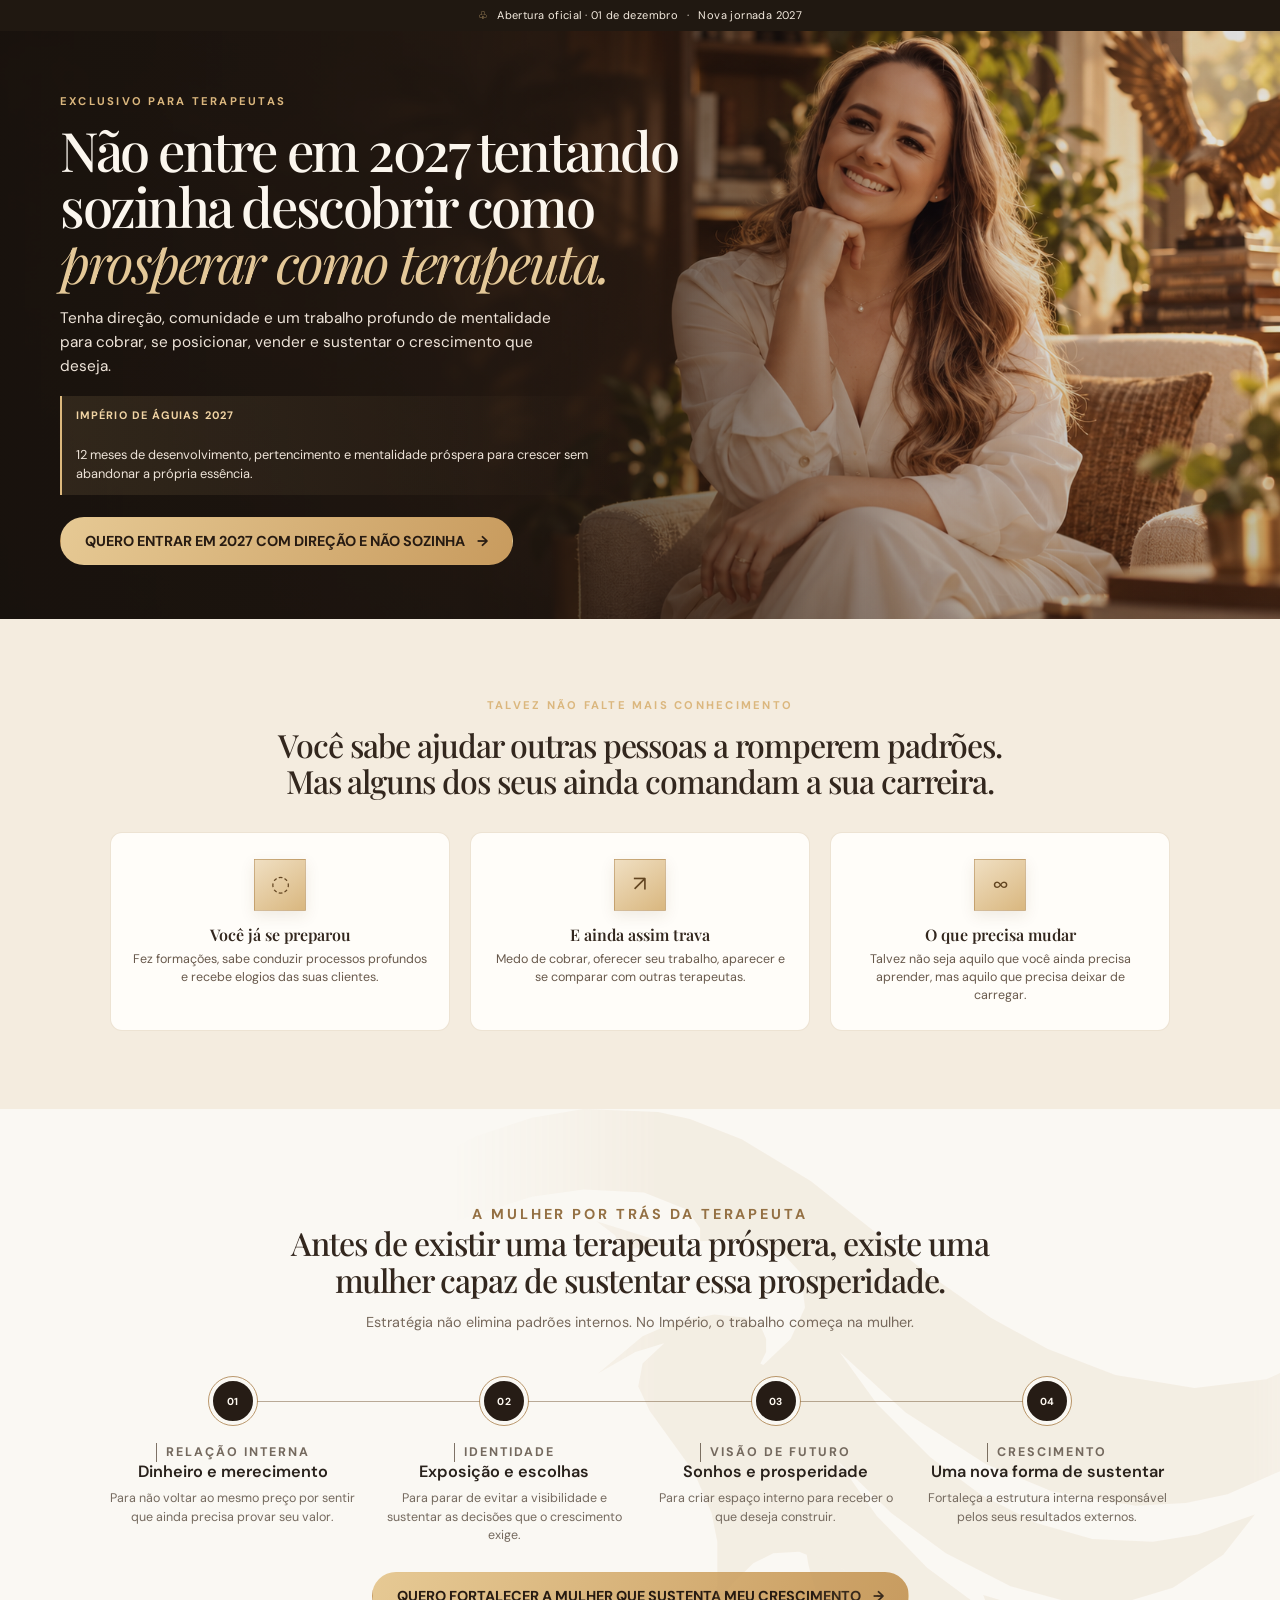
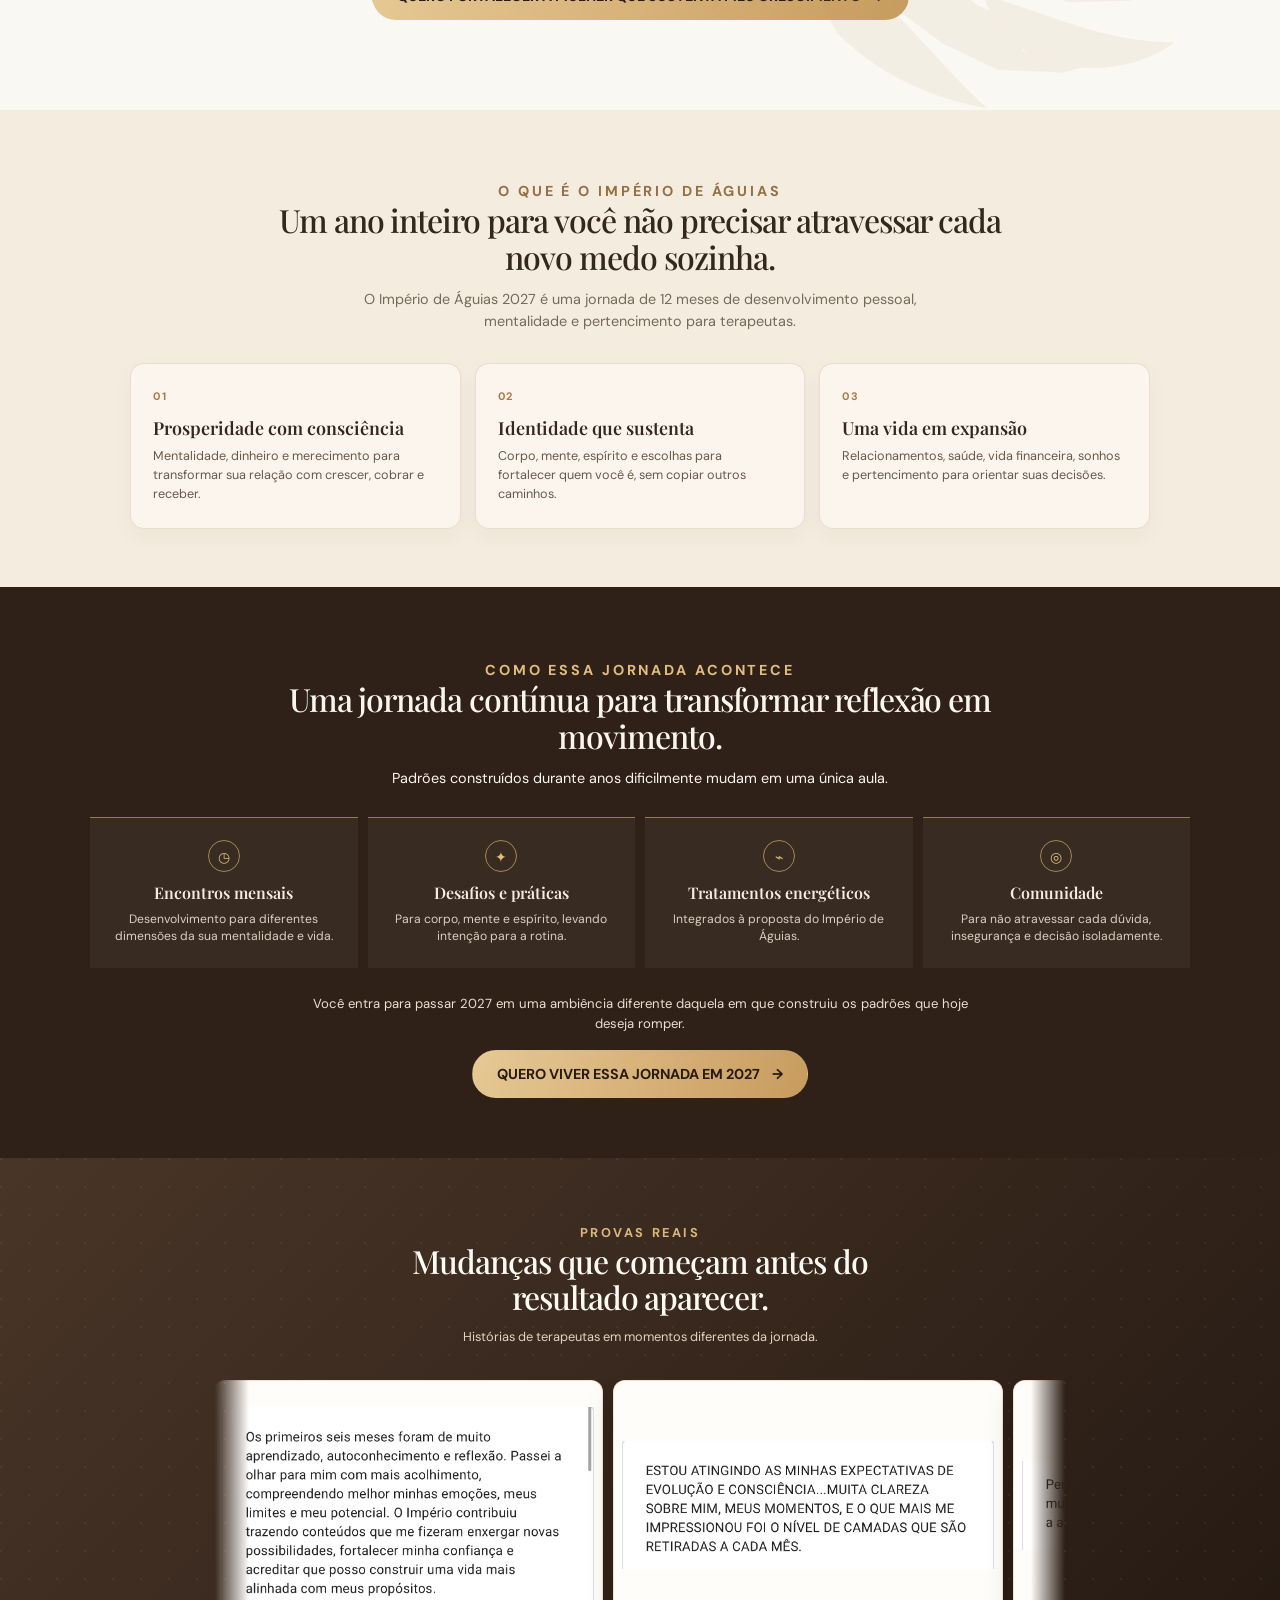
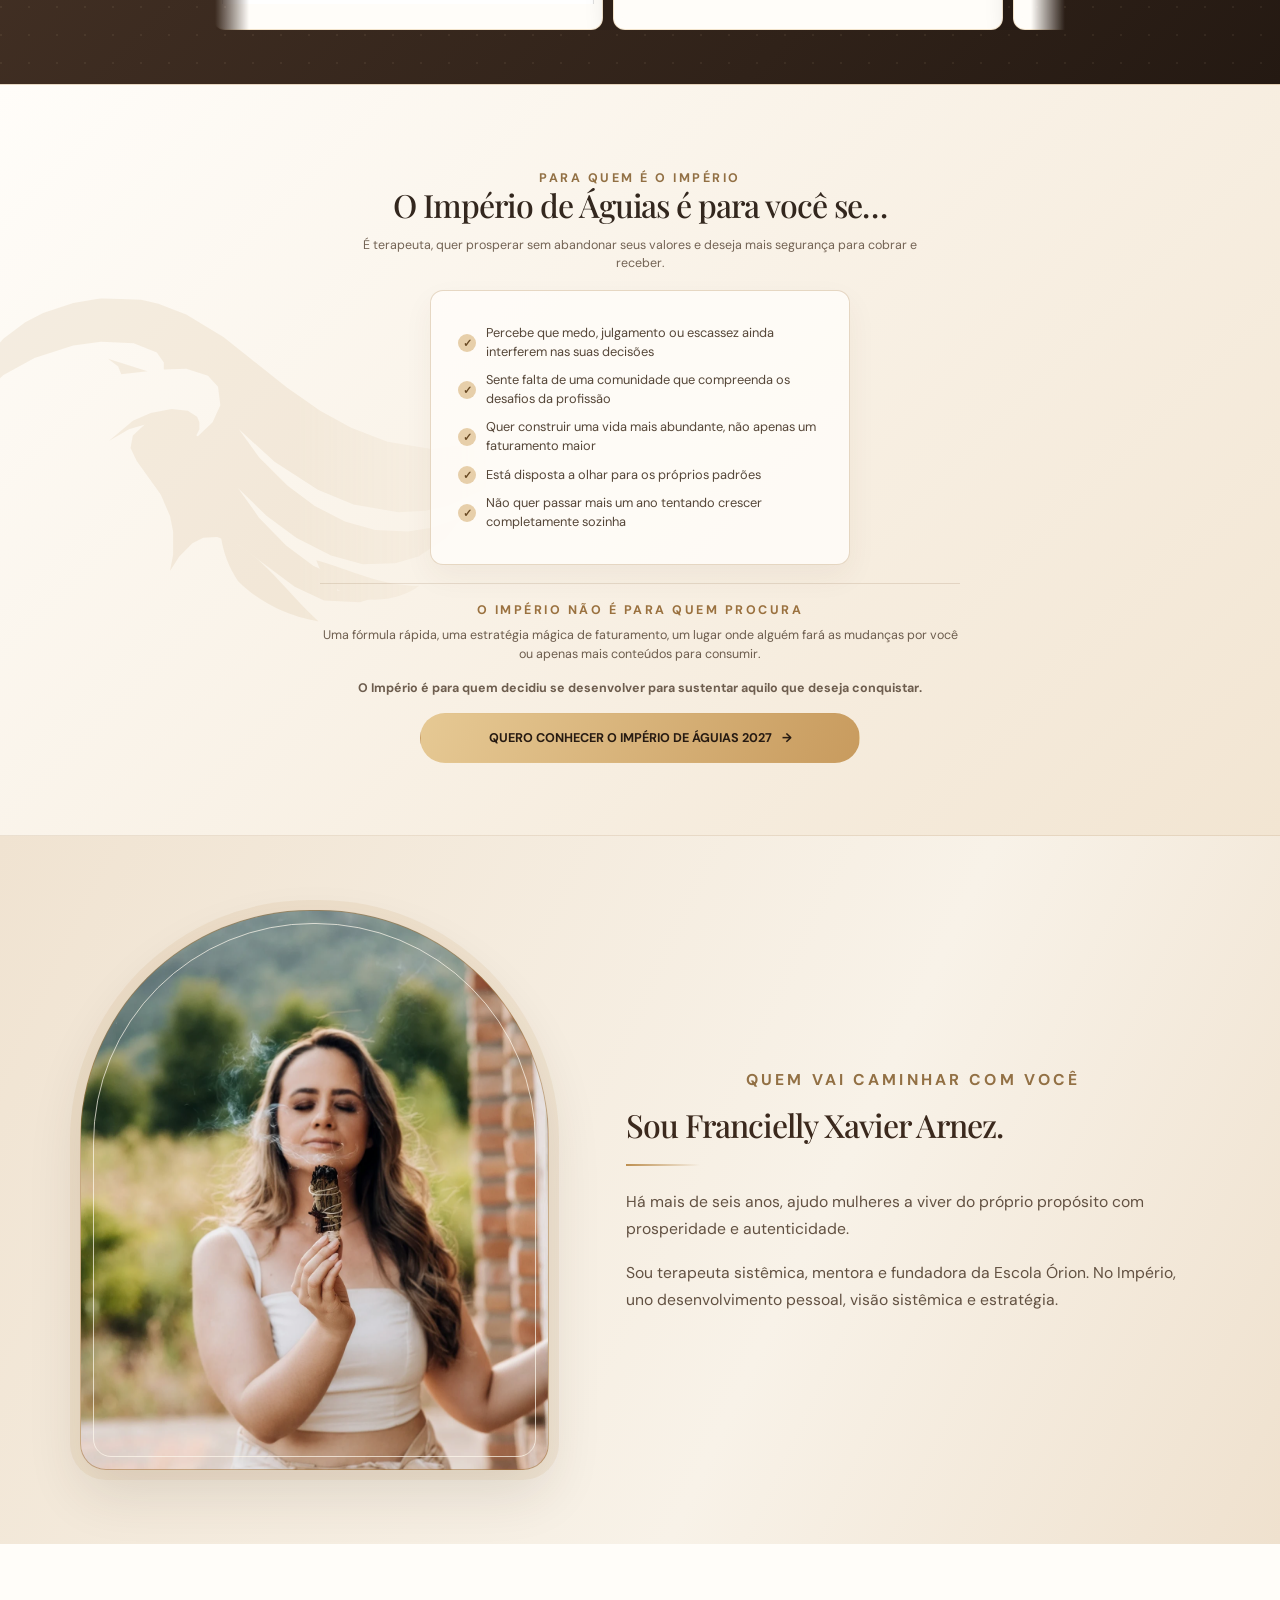
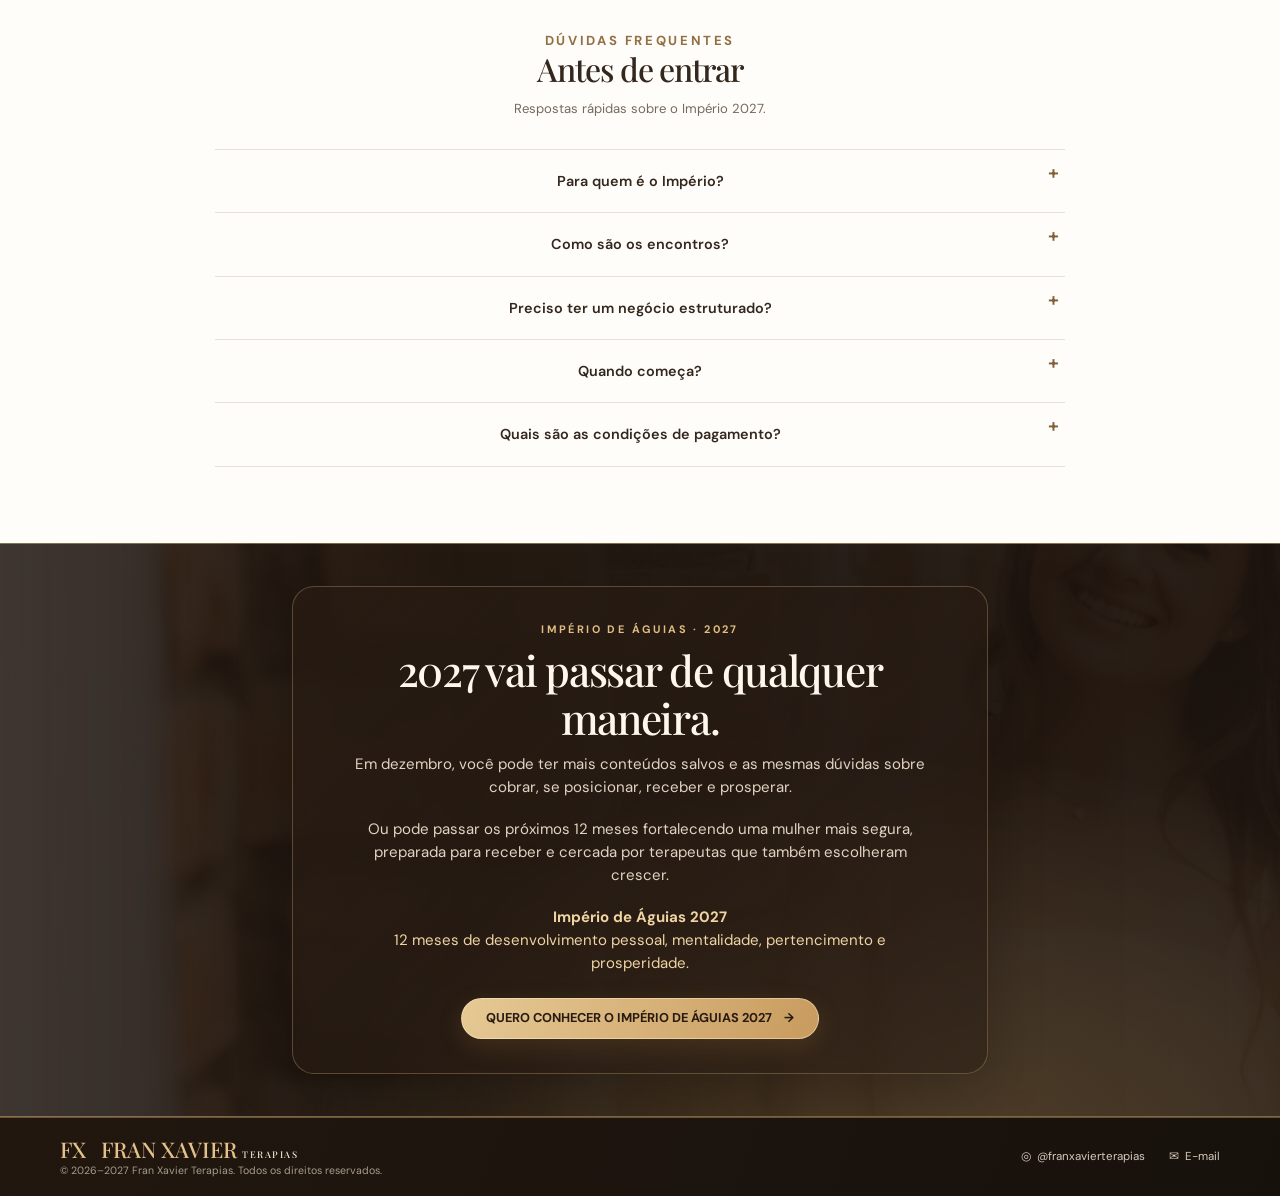
==== commit 9649a6bc: "Fix landing page links and mobile overflow" ====
--- a/imperio-de-aguias/index.html
+++ b/imperio-de-aguias/index.html
@@ -318,7 +318,7 @@
         <article class="pillar-card"><span class="pillar-marker" aria-hidden="true">03</span><p class="pillar-stage">Visão de futuro</p><h3>Sonhos e prosperidade</h3><p>Para criar espaço interno para receber o que deseja construir.</p></article>
         <article class="pillar-card"><span class="pillar-marker" aria-hidden="true">04</span><p class="pillar-stage">Crescimento</p><h3>Uma nova forma de sustentar</h3><p>Fortaleça a estrutura interna responsável pelos seus resultados externos.</p></article>
       </div>
-      <p style="text-align:center;margin:28px 0 0"><a class="button" href="#inscricao">QUERO FORTALECER A MULHER QUE SUSTENTA MEU CRESCIMENTO <span aria-hidden="true">→</span></a></p>
+      <p style="text-align:center;margin:28px 0 0"><a class="button" href="https://wa.me/5554991471234?text=Ol%C3%A1%2C%20Fran!%20Vim%20pela%20p%C3%A1gina%20do%20Imp%C3%A9rio%20de%20%C3%81guias%202027%20e%20quero%20saber%20mais%20sobre%20a%20jornada.">QUERO FORTALECER A MULHER QUE SUSTENTA MEU CRESCIMENTO <span aria-hidden="true">→</span></a></p>
     </div></section>
 
     <section class="section section-light" id="imperio"><div class="wrap">
@@ -330,10 +330,10 @@
       </div>
     </div></section>
 
-    <section class="section journey-section" id="como-acontece"><div class="wrap"><div class="section-heading"><p class="eyebrow">Como essa jornada acontece</p><h2>Uma jornada contínua para transformar reflexão em movimento.</h2><p>Padrões construídos durante anos dificilmente mudam em uma única aula.</p></div><div class="journey-grid"><article><span>01</span><h3>Encontros mensais</h3><p>Desenvolvimento para diferentes dimensões da sua mentalidade e vida.</p></article><article><span>02</span><h3>Desafios e práticas</h3><p>Para corpo, mente e espírito, levando intenção para a rotina.</p></article><article><span>03</span><h3>Tratamentos energéticos</h3><p>Integrados à proposta do Império de Águias.</p></article><article><span>04</span><h3>Comunidade</h3><p>Para não atravessar cada dúvida, insegurança e decisão isoladamente.</p></article></div><div class="journey-closing"><p>Você entra para passar 2027 em uma ambiência diferente daquela em que construiu os padrões que hoje deseja romper.</p><a class="button" href="#relatos">QUERO VIVER ESSA JORNADA EM 2027 <span aria-hidden="true">→</span></a></div></div></section>
+    <section class="section journey-section" id="como-acontece"><div class="wrap"><div class="section-heading"><p class="eyebrow">Como essa jornada acontece</p><h2>Uma jornada contínua para transformar reflexão em movimento.</h2><p>Padrões construídos durante anos dificilmente mudam em uma única aula.</p></div><div class="journey-grid"><article><span>01</span><h3>Encontros mensais</h3><p>Desenvolvimento para diferentes dimensões da sua mentalidade e vida.</p></article><article><span>02</span><h3>Desafios e práticas</h3><p>Para corpo, mente e espírito, levando intenção para a rotina.</p></article><article><span>03</span><h3>Tratamentos energéticos</h3><p>Integrados à proposta do Império de Águias.</p></article><article><span>04</span><h3>Comunidade</h3><p>Para não atravessar cada dúvida, insegurança e decisão isoladamente.</p></article></div><div class="journey-closing"><p>Você entra para passar 2027 em uma ambiência diferente daquela em que construiu os padrões que hoje deseja romper.</p><a class="button" href="https://wa.me/5554991471234?text=Ol%C3%A1%2C%20Fran!%20Vim%20pela%20p%C3%A1gina%20do%20Imp%C3%A9rio%20de%20%C3%81guias%202027%20e%20quero%20saber%20mais%20sobre%20a%20jornada.">QUERO VIVER ESSA JORNADA EM 2027 <span aria-hidden="true">→</span></a></div></div></section>
 
     <section class="proof-section" id="relatos"><div class="wrap proof-layout">
-      <div class="proof-heading"><p class="eyebrow">Provas reais</p><h2>Mudanças que começam antes do resultado aparecer.</h2><p>Histórias de terapeutas em momentos diferentes da jornada.</p><div class="proof-actions"><a class="button" href="#inscricao">QUERO COMEÇAR MINHA PRÓPRIA JORNADA <span aria-hidden="true">→</span></a></div></div>
+      <div class="proof-heading"><p class="eyebrow">Provas reais</p><h2>Mudanças que começam antes do resultado aparecer.</h2><p>Histórias de terapeutas em momentos diferentes da jornada.</p><div class="proof-actions"><a class="button" href="https://wa.me/5554991471234?text=Ol%C3%A1%2C%20Fran!%20Vim%20pela%20p%C3%A1gina%20do%20Imp%C3%A9rio%20de%20%C3%81guias%202027%20e%20quero%20saber%20mais%20sobre%20a%20jornada.">QUERO COMEÇAR MINHA PRÓPRIA JORNADA <span aria-hidden="true">→</span></a></div></div>
       <div><div class="testimonial-window" aria-label="Relatos enviados pelas participantes"><div class="testimonial-track">
         <a class="testimonial-card" href="https://drive.google.com/file/d/1X38W1w2XgzeAyK9Enqvhlq9E4dLHp6mj/view" target="_blank" rel="noopener"><img src="./assets/relato-7114.png" alt="Relato de participante do Império de Águias" loading="lazy"></a>
         <a class="testimonial-card" href="https://drive.google.com/file/d/1racLmSRveUXHIdG8BBgczybGXWKuISqo/view" target="_blank" rel="noopener"><img src="./assets/relato-7115.png" alt="Relato de participante do Império de Águias" loading="lazy"></a>
@@ -346,7 +346,7 @@
     <section class="offer-section" id="inscricao"><div class="wrap offer-layout">
       <div class="offer-title"><p class="eyebrow">Para quem é o Império</p><h2>O Império de Águias é para você se…</h2><p>É terapeuta, quer prosperar sem abandonar seus valores e deseja mais segurança para cobrar e receber.</p></div>
       <ul class="offer-includes"><li>Percebe que medo, julgamento ou escassez ainda interferem nas suas decisões</li><li>Sente falta de uma comunidade que compreenda os desafios da profissão</li><li>Quer construir uma vida mais abundante, não apenas um faturamento maior</li><li>Está disposta a olhar para os próprios padrões</li><li>Não quer passar mais um ano tentando crescer completamente sozinha</li></ul>
-      <div class="investment"><p class="eyebrow">O Império não é para quem procura</p><p class="investment-note">Uma fórmula rápida, uma estratégia mágica de faturamento, um lugar onde alguém fará as mudanças por você ou apenas mais conteúdos para consumir.</p><p class="investment-note"><strong>O Império é para quem decidiu se desenvolver para sustentar aquilo que deseja conquistar.</strong></p><a class="button" href="#fechamento">QUERO CONHECER O IMPÉRIO DE ÁGUIAS 2027 <span aria-hidden="true">→</span></a></div>
+      <div class="investment"><p class="eyebrow">O Império não é para quem procura</p><p class="investment-note">Uma fórmula rápida, uma estratégia mágica de faturamento, um lugar onde alguém fará as mudanças por você ou apenas mais conteúdos para consumir.</p><p class="investment-note"><strong>O Império é para quem decidiu se desenvolver para sustentar aquilo que deseja conquistar.</strong></p><a class="button" href="https://wa.me/5554991471234?text=Ol%C3%A1%2C%20Fran!%20Vim%20pela%20p%C3%A1gina%20do%20Imp%C3%A9rio%20de%20%C3%81guias%202027%20e%20quero%20saber%20mais%20sobre%20a%20jornada.">QUERO CONHECER O IMPÉRIO DE ÁGUIAS 2027 <span aria-hidden="true">→</span></a></div>
     </div></section>
 
     <section class="bio-section" id="sobre"><div class="bio-image" role="img" aria-label="Fran Xavier, terapeuta sistêmica e mentora"></div><div class="bio-copy"><p class="eyebrow">Quem vai caminhar com você</p><h2>Sou Francielly Xavier Arnez.</h2><p>Há mais de seis anos, ajudo mulheres a viver do próprio propósito com prosperidade e autenticidade.</p><p>Sou terapeuta sistêmica, mentora e fundadora da Escola Órion. No Império, uno desenvolvimento pessoal, visão sistêmica e estratégia.</p></div></section>
@@ -361,7 +361,7 @@
 
     <section class="closing" id="fechamento"><div class="closing-inner"><div class="closing-copy"><h2>2027 vai passar de qualquer maneira.</h2><p>Em dezembro, você pode ter mais conteúdos salvos e as mesmas dúvidas sobre cobrar, se posicionar, receber e prosperar.</p><p>Ou pode passar os próximos 12 meses fortalecendo uma mulher mais segura, preparada para receber e cercada por terapeutas que também escolheram crescer.</p><p><strong>Império de Águias 2027</strong><br>12 meses de desenvolvimento pessoal, mentalidade, pertencimento e prosperidade.</p><a class="button" href="https://wa.me/5554991471234?text=Ol%C3%A1%20Fran!%20Vim%20pela%20p%C3%A1gina%20do%20Imp%C3%A9rio%20de%20%C3%81guias%202027%20e%20quero%20conhecer%20a%20jornada.">QUERO CONHECER O IMPÉRIO DE ÁGUIAS 2027 <span aria-hidden="true">→</span></a></div></div></section>
   </main>
-  <footer class="footer"><div class="wrap footer-inner"><div><div class="footer-brand">FX &nbsp; FRAN XAVIER <span>TERAPIAS</span></div><div class="copyright">© 2026–2027 Fran Xavier Terapias. Todos os direitos reservados.</div></div><div class="footer-links"><a href="https://www.instagram.com/franxavierterapias/" target="_blank" rel="noopener">◎ &nbsp;@franxavierterapias</a><a href="mailto:franxavier.access@gmail.com">✉ &nbsp;contato@franxavierterapias.com.br</a></div></div></footer>
+  <footer class="footer"><div class="wrap footer-inner"><div><div class="footer-brand">FX &nbsp; FRAN XAVIER <span>TERAPIAS</span></div><div class="copyright">© 2026–2027 Fran Xavier Terapias. Todos os direitos reservados.</div></div><div class="footer-links"><a href="https://www.instagram.com/franxavierterapias/" target="_blank" rel="noopener">◎ &nbsp;@franxavierterapias</a><a href="mailto:franxavier.access@gmail.com">✉ &nbsp;E-mail</a></div></div></footer>
   <div class="mobile-cta"><a class="button" href="https://wa.me/5554991471234?text=Ol%C3%A1%20Fran!%20Vim%20pela%20p%C3%A1gina%20do%20Imp%C3%A9rio%20de%20%C3%81guias%202027%20e%20quero%20conhecer%20a%20jornada.">Quero conhecer o Império <span aria-hidden="true">→</span></a></div>
   <div class="visual-editor" id="visual-editor" hidden aria-label="Editor visual da página"><strong>Editar página</strong><button type="button" data-tool="text" aria-pressed="true">Editar textos</button><button type="button" data-tool="color" aria-pressed="false">Cor da seção</button><button type="button" data-tool="image" aria-pressed="false">Trocar imagem</button><label class="editor-color">Cor <input type="color" id="section-color" value="#f4ecdf"></label><button type="button" id="save-edits">Salvar</button><button type="button" id="exit-editor">Sair</button><span id="editor-status" role="status">Clique em um texto para editar</span><input type="file" id="editor-image-file" accept="image/*" hidden></div>
   <script>if(!['localhost','127.0.0.1'].includes(location.hostname)){const q=new URLSearchParams(location.search);if(q.has('editar')){q.delete('editar');history.replaceState(null,'',location.pathname+(q.size?'?'+q:''))}}</script>
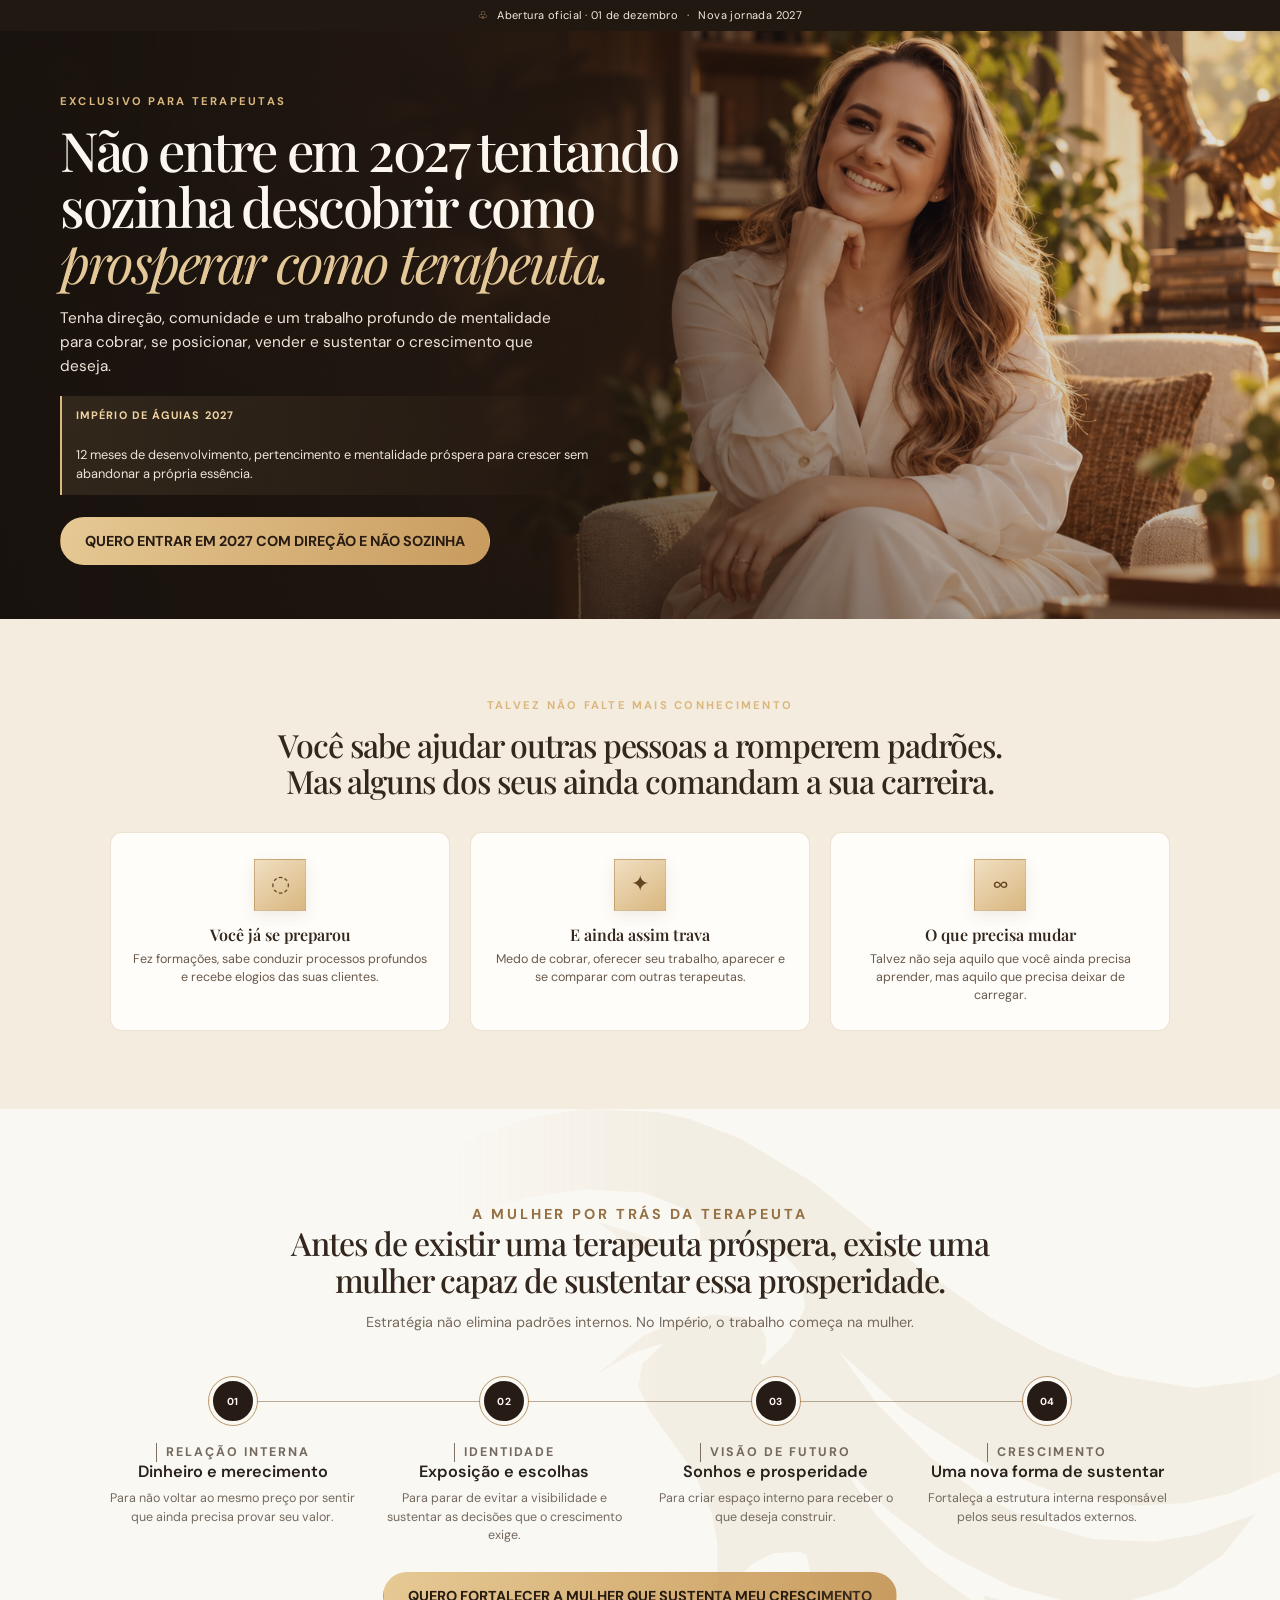
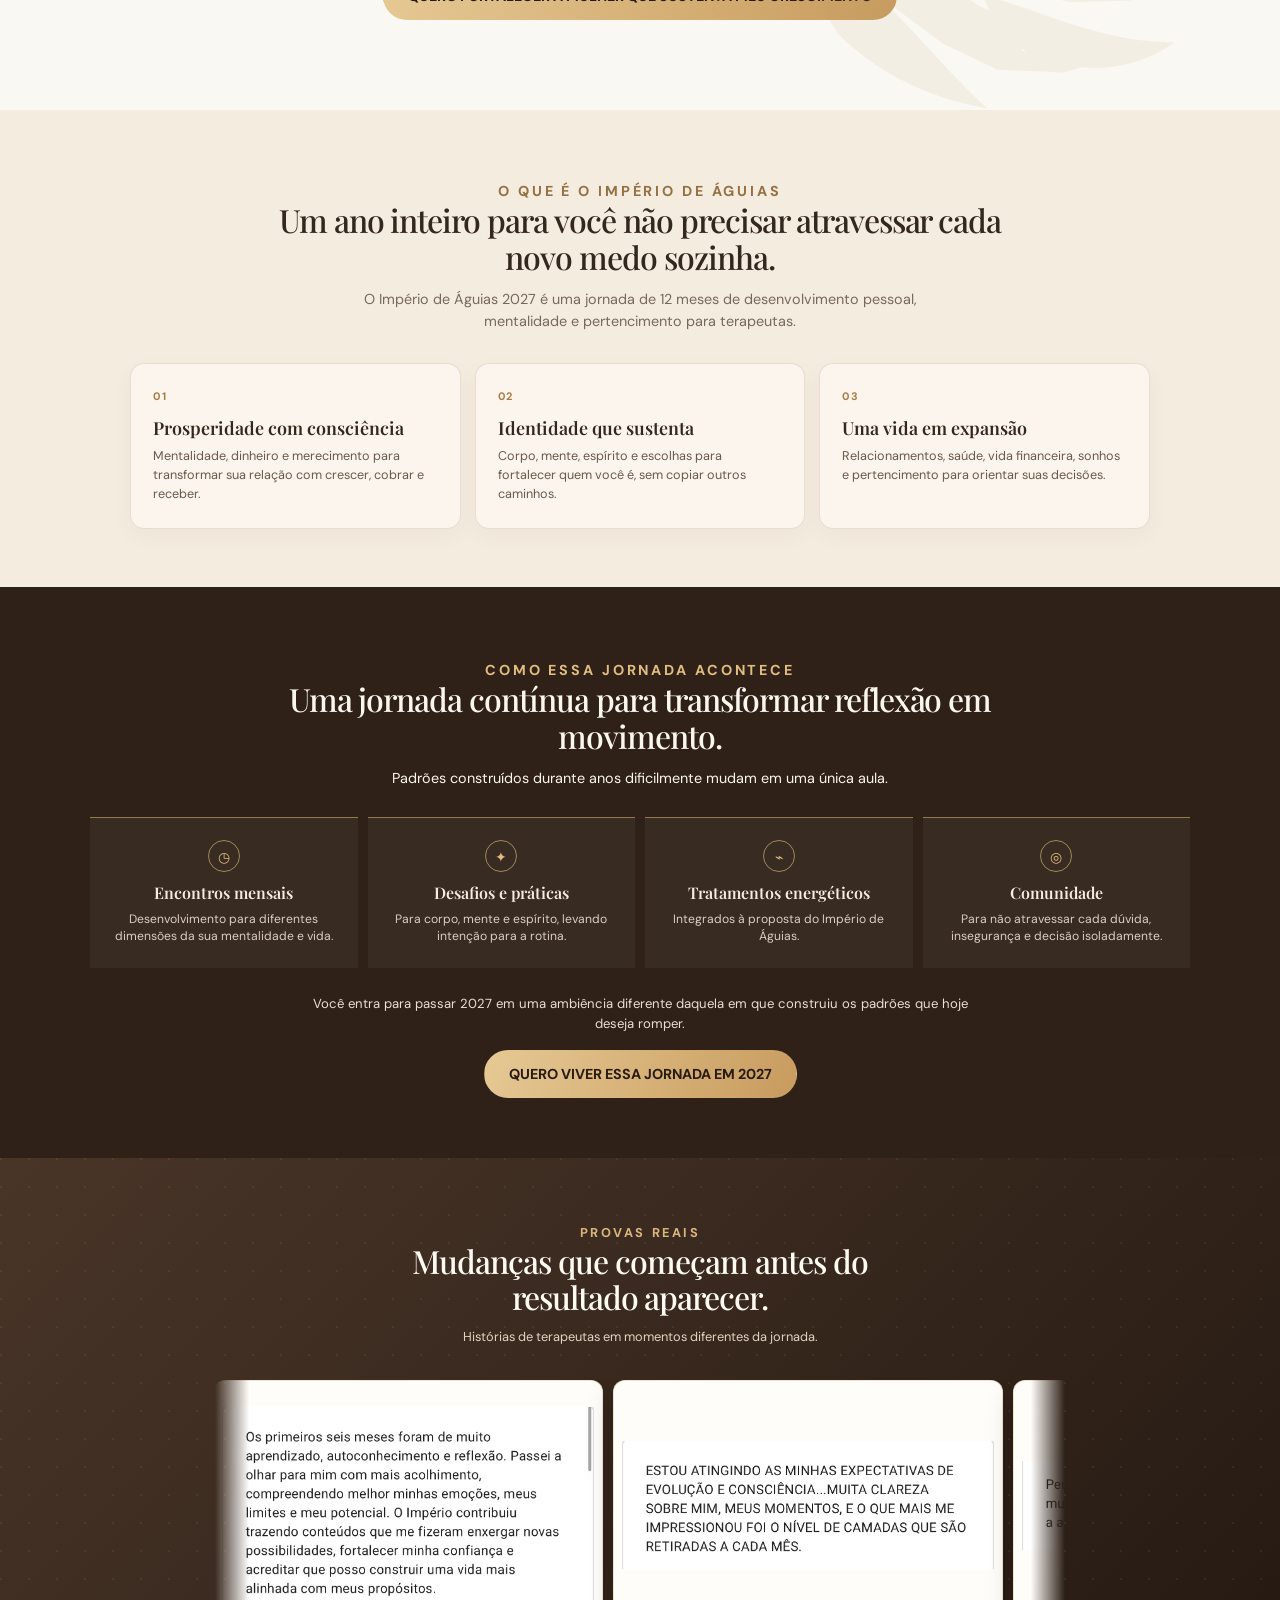
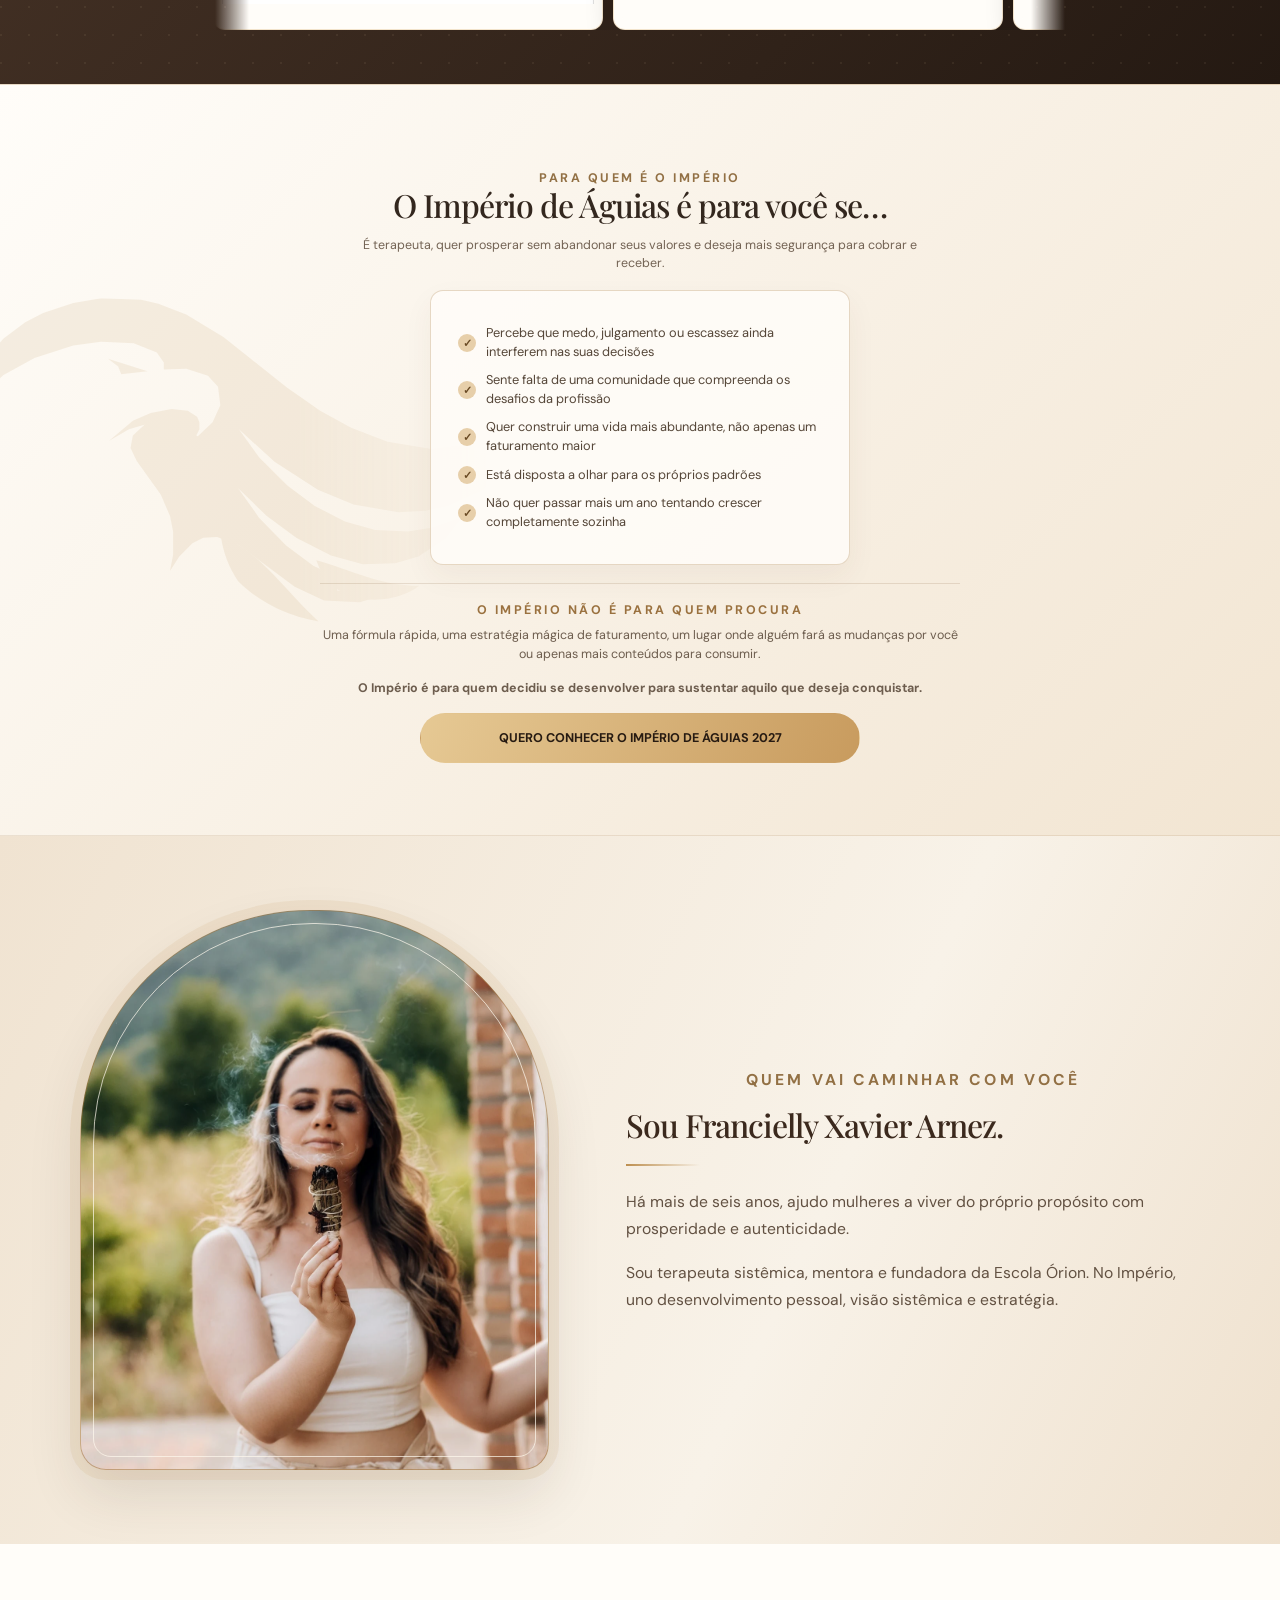
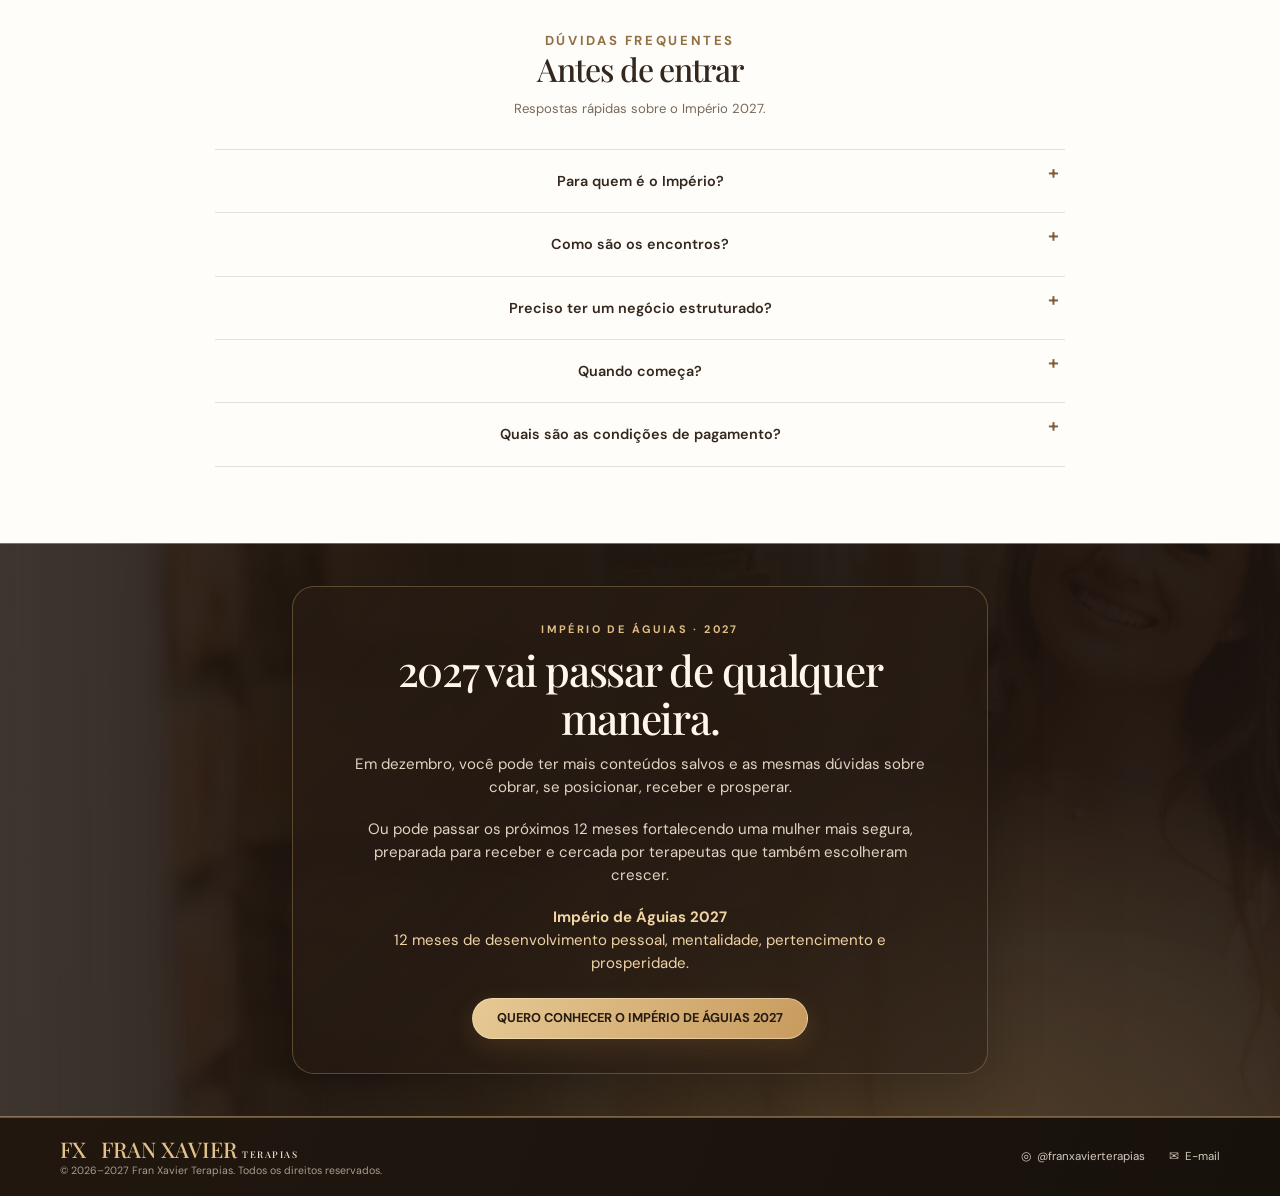
==== commit 4a785a30: "Remove arrow symbols from Imperio page" ====
--- a/imperio-de-aguias/index.html
+++ b/imperio-de-aguias/index.html
@@ -285,6 +285,7 @@
       .proof-section .testimonial-card{width:calc(100vw - 58px)}
     }
   </style>
+  <link rel="stylesheet" href="../assets/lead-integration.css">
 </head>
 <body>
   <a href="#conteudo" class="skip">Pular para o conteúdo</a>
@@ -296,7 +297,7 @@
         <h1>Não entre em 2027 tentando sozinha descobrir como <em>prosperar como terapeuta.</em></h1>
         <p class="hero-description">Tenha direção, comunidade e um trabalho profundo de mentalidade para cobrar, se posicionar, vender e sustentar o crescimento que deseja.</p>
         <p class="hero-proof"><strong>IMPÉRIO DE ÁGUIAS 2027</strong><br>12 meses de desenvolvimento, pertencimento e mentalidade próspera para crescer sem abandonar a própria essência.</p>
-        <div class="hero-cta"><a class="button" href="https://wa.me/5554991471234?text=Ol%C3%A1%20Fran!%20Vim%20pela%20p%C3%A1gina%20do%20Imp%C3%A9rio%20de%20%C3%81guias%202027%20e%20quero%20entrar%20em%202027%20com%20dire%C3%A7%C3%A3o.">QUERO ENTRAR EM 2027 COM DIREÇÃO E NÃO SOZINHA <span aria-hidden="true">→</span></a></div>
+        <div class="hero-cta"><a class="button" href="https://wa.me/5554991471234?text=Ol%C3%A1%20Fran!%20Vim%20pela%20p%C3%A1gina%20do%20Imp%C3%A9rio%20de%20%C3%81guias%202027%20e%20quero%20entrar%20em%202027%20com%20dire%C3%A7%C3%A3o.">QUERO ENTRAR EM 2027 COM DIREÇÃO E NÃO SOZINHA </a></div>
       </div></div>
     </section>
 
@@ -304,7 +305,7 @@
       <div class="pain-lead"><p class="eyebrow">Talvez não falte mais conhecimento</p><h2>Você sabe ajudar outras pessoas a romperem padrões. Mas alguns dos seus ainda comandam a sua carreira.</h2><div class="gold-stroke" aria-hidden="true"></div></div>
       <div class="pain-cards">
         <article class="pain-card"><span class="round-icon" aria-hidden="true">◌</span><h3>Você já se preparou</h3><p>Fez formações, sabe conduzir processos profundos e recebe elogios das suas clientes.</p></article>
-        <article class="pain-card"><span class="round-icon" aria-hidden="true">↗</span><h3>E ainda assim trava</h3><p>Medo de cobrar, oferecer seu trabalho, aparecer e se comparar com outras terapeutas.</p></article>
+        <article class="pain-card"><span class="round-icon" aria-hidden="true">✦</span><h3>E ainda assim trava</h3><p>Medo de cobrar, oferecer seu trabalho, aparecer e se comparar com outras terapeutas.</p></article>
         <article class="pain-card"><span class="round-icon" aria-hidden="true">∞</span><h3>O que precisa mudar</h3><p>Talvez não seja aquilo que você ainda precisa aprender, mas aquilo que precisa deixar de carregar.</p></article>
       </div>
     </div>
@@ -318,7 +319,7 @@
         <article class="pillar-card"><span class="pillar-marker" aria-hidden="true">03</span><p class="pillar-stage">Visão de futuro</p><h3>Sonhos e prosperidade</h3><p>Para criar espaço interno para receber o que deseja construir.</p></article>
         <article class="pillar-card"><span class="pillar-marker" aria-hidden="true">04</span><p class="pillar-stage">Crescimento</p><h3>Uma nova forma de sustentar</h3><p>Fortaleça a estrutura interna responsável pelos seus resultados externos.</p></article>
       </div>
-      <p style="text-align:center;margin:28px 0 0"><a class="button" href="https://wa.me/5554991471234?text=Ol%C3%A1%2C%20Fran!%20Vim%20pela%20p%C3%A1gina%20do%20Imp%C3%A9rio%20de%20%C3%81guias%202027%20e%20quero%20saber%20mais%20sobre%20a%20jornada.">QUERO FORTALECER A MULHER QUE SUSTENTA MEU CRESCIMENTO <span aria-hidden="true">→</span></a></p>
+      <p style="text-align:center;margin:28px 0 0"><a class="button" href="https://wa.me/5554991471234?text=Ol%C3%A1%2C%20Fran!%20Vim%20pela%20p%C3%A1gina%20do%20Imp%C3%A9rio%20de%20%C3%81guias%202027%20e%20quero%20saber%20mais%20sobre%20a%20jornada.">QUERO FORTALECER A MULHER QUE SUSTENTA MEU CRESCIMENTO </a></p>
     </div></section>
 
     <section class="section section-light" id="imperio"><div class="wrap">
@@ -330,10 +331,10 @@
       </div>
     </div></section>
 
-    <section class="section journey-section" id="como-acontece"><div class="wrap"><div class="section-heading"><p class="eyebrow">Como essa jornada acontece</p><h2>Uma jornada contínua para transformar reflexão em movimento.</h2><p>Padrões construídos durante anos dificilmente mudam em uma única aula.</p></div><div class="journey-grid"><article><span>01</span><h3>Encontros mensais</h3><p>Desenvolvimento para diferentes dimensões da sua mentalidade e vida.</p></article><article><span>02</span><h3>Desafios e práticas</h3><p>Para corpo, mente e espírito, levando intenção para a rotina.</p></article><article><span>03</span><h3>Tratamentos energéticos</h3><p>Integrados à proposta do Império de Águias.</p></article><article><span>04</span><h3>Comunidade</h3><p>Para não atravessar cada dúvida, insegurança e decisão isoladamente.</p></article></div><div class="journey-closing"><p>Você entra para passar 2027 em uma ambiência diferente daquela em que construiu os padrões que hoje deseja romper.</p><a class="button" href="https://wa.me/5554991471234?text=Ol%C3%A1%2C%20Fran!%20Vim%20pela%20p%C3%A1gina%20do%20Imp%C3%A9rio%20de%20%C3%81guias%202027%20e%20quero%20saber%20mais%20sobre%20a%20jornada.">QUERO VIVER ESSA JORNADA EM 2027 <span aria-hidden="true">→</span></a></div></div></section>
+    <section class="section journey-section" id="como-acontece"><div class="wrap"><div class="section-heading"><p class="eyebrow">Como essa jornada acontece</p><h2>Uma jornada contínua para transformar reflexão em movimento.</h2><p>Padrões construídos durante anos dificilmente mudam em uma única aula.</p></div><div class="journey-grid"><article><span>01</span><h3>Encontros mensais</h3><p>Desenvolvimento para diferentes dimensões da sua mentalidade e vida.</p></article><article><span>02</span><h3>Desafios e práticas</h3><p>Para corpo, mente e espírito, levando intenção para a rotina.</p></article><article><span>03</span><h3>Tratamentos energéticos</h3><p>Integrados à proposta do Império de Águias.</p></article><article><span>04</span><h3>Comunidade</h3><p>Para não atravessar cada dúvida, insegurança e decisão isoladamente.</p></article></div><div class="journey-closing"><p>Você entra para passar 2027 em uma ambiência diferente daquela em que construiu os padrões que hoje deseja romper.</p><a class="button" href="https://wa.me/5554991471234?text=Ol%C3%A1%2C%20Fran!%20Vim%20pela%20p%C3%A1gina%20do%20Imp%C3%A9rio%20de%20%C3%81guias%202027%20e%20quero%20saber%20mais%20sobre%20a%20jornada.">QUERO VIVER ESSA JORNADA EM 2027 </a></div></div></section>
 
     <section class="proof-section" id="relatos"><div class="wrap proof-layout">
-      <div class="proof-heading"><p class="eyebrow">Provas reais</p><h2>Mudanças que começam antes do resultado aparecer.</h2><p>Histórias de terapeutas em momentos diferentes da jornada.</p><div class="proof-actions"><a class="button" href="https://wa.me/5554991471234?text=Ol%C3%A1%2C%20Fran!%20Vim%20pela%20p%C3%A1gina%20do%20Imp%C3%A9rio%20de%20%C3%81guias%202027%20e%20quero%20saber%20mais%20sobre%20a%20jornada.">QUERO COMEÇAR MINHA PRÓPRIA JORNADA <span aria-hidden="true">→</span></a></div></div>
+      <div class="proof-heading"><p class="eyebrow">Provas reais</p><h2>Mudanças que começam antes do resultado aparecer.</h2><p>Histórias de terapeutas em momentos diferentes da jornada.</p><div class="proof-actions"><a class="button" href="https://wa.me/5554991471234?text=Ol%C3%A1%2C%20Fran!%20Vim%20pela%20p%C3%A1gina%20do%20Imp%C3%A9rio%20de%20%C3%81guias%202027%20e%20quero%20saber%20mais%20sobre%20a%20jornada.">QUERO COMEÇAR MINHA PRÓPRIA JORNADA </a></div></div>
       <div><div class="testimonial-window" aria-label="Relatos enviados pelas participantes"><div class="testimonial-track">
         <a class="testimonial-card" href="https://drive.google.com/file/d/1X38W1w2XgzeAyK9Enqvhlq9E4dLHp6mj/view" target="_blank" rel="noopener"><img src="./assets/relato-7114.png" alt="Relato de participante do Império de Águias" loading="lazy"></a>
         <a class="testimonial-card" href="https://drive.google.com/file/d/1racLmSRveUXHIdG8BBgczybGXWKuISqo/view" target="_blank" rel="noopener"><img src="./assets/relato-7115.png" alt="Relato de participante do Império de Águias" loading="lazy"></a>
@@ -346,7 +347,7 @@
     <section class="offer-section" id="inscricao"><div class="wrap offer-layout">
       <div class="offer-title"><p class="eyebrow">Para quem é o Império</p><h2>O Império de Águias é para você se…</h2><p>É terapeuta, quer prosperar sem abandonar seus valores e deseja mais segurança para cobrar e receber.</p></div>
       <ul class="offer-includes"><li>Percebe que medo, julgamento ou escassez ainda interferem nas suas decisões</li><li>Sente falta de uma comunidade que compreenda os desafios da profissão</li><li>Quer construir uma vida mais abundante, não apenas um faturamento maior</li><li>Está disposta a olhar para os próprios padrões</li><li>Não quer passar mais um ano tentando crescer completamente sozinha</li></ul>
-      <div class="investment"><p class="eyebrow">O Império não é para quem procura</p><p class="investment-note">Uma fórmula rápida, uma estratégia mágica de faturamento, um lugar onde alguém fará as mudanças por você ou apenas mais conteúdos para consumir.</p><p class="investment-note"><strong>O Império é para quem decidiu se desenvolver para sustentar aquilo que deseja conquistar.</strong></p><a class="button" href="https://wa.me/5554991471234?text=Ol%C3%A1%2C%20Fran!%20Vim%20pela%20p%C3%A1gina%20do%20Imp%C3%A9rio%20de%20%C3%81guias%202027%20e%20quero%20saber%20mais%20sobre%20a%20jornada.">QUERO CONHECER O IMPÉRIO DE ÁGUIAS 2027 <span aria-hidden="true">→</span></a></div>
+      <div class="investment"><p class="eyebrow">O Império não é para quem procura</p><p class="investment-note">Uma fórmula rápida, uma estratégia mágica de faturamento, um lugar onde alguém fará as mudanças por você ou apenas mais conteúdos para consumir.</p><p class="investment-note"><strong>O Império é para quem decidiu se desenvolver para sustentar aquilo que deseja conquistar.</strong></p><a class="button" href="https://wa.me/5554991471234?text=Ol%C3%A1%2C%20Fran!%20Vim%20pela%20p%C3%A1gina%20do%20Imp%C3%A9rio%20de%20%C3%81guias%202027%20e%20quero%20saber%20mais%20sobre%20a%20jornada.">QUERO CONHECER O IMPÉRIO DE ÁGUIAS 2027 </a></div>
     </div></section>
 
     <section class="bio-section" id="sobre"><div class="bio-image" role="img" aria-label="Fran Xavier, terapeuta sistêmica e mentora"></div><div class="bio-copy"><p class="eyebrow">Quem vai caminhar com você</p><h2>Sou Francielly Xavier Arnez.</h2><p>Há mais de seis anos, ajudo mulheres a viver do próprio propósito com prosperidade e autenticidade.</p><p>Sou terapeuta sistêmica, mentora e fundadora da Escola Órion. No Império, uno desenvolvimento pessoal, visão sistêmica e estratégia.</p></div></section>
@@ -359,10 +360,10 @@
       <details class="faq-item"><summary>Quais são as condições de pagamento?</summary><div class="faq-answer">R$ 2.500 à vista ou em até 12x no cartão. Consulte a Fran sobre as condições.</div></details>
     </div></div></section>
 
-    <section class="closing" id="fechamento"><div class="closing-inner"><div class="closing-copy"><h2>2027 vai passar de qualquer maneira.</h2><p>Em dezembro, você pode ter mais conteúdos salvos e as mesmas dúvidas sobre cobrar, se posicionar, receber e prosperar.</p><p>Ou pode passar os próximos 12 meses fortalecendo uma mulher mais segura, preparada para receber e cercada por terapeutas que também escolheram crescer.</p><p><strong>Império de Águias 2027</strong><br>12 meses de desenvolvimento pessoal, mentalidade, pertencimento e prosperidade.</p><a class="button" href="https://wa.me/5554991471234?text=Ol%C3%A1%20Fran!%20Vim%20pela%20p%C3%A1gina%20do%20Imp%C3%A9rio%20de%20%C3%81guias%202027%20e%20quero%20conhecer%20a%20jornada.">QUERO CONHECER O IMPÉRIO DE ÁGUIAS 2027 <span aria-hidden="true">→</span></a></div></div></section>
+    <section class="closing" id="fechamento"><div class="closing-inner"><div class="closing-copy"><h2>2027 vai passar de qualquer maneira.</h2><p>Em dezembro, você pode ter mais conteúdos salvos e as mesmas dúvidas sobre cobrar, se posicionar, receber e prosperar.</p><p>Ou pode passar os próximos 12 meses fortalecendo uma mulher mais segura, preparada para receber e cercada por terapeutas que também escolheram crescer.</p><p><strong>Império de Águias 2027</strong><br>12 meses de desenvolvimento pessoal, mentalidade, pertencimento e prosperidade.</p><a class="button" href="https://wa.me/5554991471234?text=Ol%C3%A1%20Fran!%20Vim%20pela%20p%C3%A1gina%20do%20Imp%C3%A9rio%20de%20%C3%81guias%202027%20e%20quero%20conhecer%20a%20jornada.">QUERO CONHECER O IMPÉRIO DE ÁGUIAS 2027 </a></div></div></section>
   </main>
   <footer class="footer"><div class="wrap footer-inner"><div><div class="footer-brand">FX &nbsp; FRAN XAVIER <span>TERAPIAS</span></div><div class="copyright">© 2026–2027 Fran Xavier Terapias. Todos os direitos reservados.</div></div><div class="footer-links"><a href="https://www.instagram.com/franxavierterapias/" target="_blank" rel="noopener">◎ &nbsp;@franxavierterapias</a><a href="mailto:franxavier.access@gmail.com">✉ &nbsp;E-mail</a></div></div></footer>
-  <div class="mobile-cta"><a class="button" href="https://wa.me/5554991471234?text=Ol%C3%A1%20Fran!%20Vim%20pela%20p%C3%A1gina%20do%20Imp%C3%A9rio%20de%20%C3%81guias%202027%20e%20quero%20conhecer%20a%20jornada.">Quero conhecer o Império <span aria-hidden="true">→</span></a></div>
+  <div class="mobile-cta"><a class="button" href="https://wa.me/5554991471234?text=Ol%C3%A1%20Fran!%20Vim%20pela%20p%C3%A1gina%20do%20Imp%C3%A9rio%20de%20%C3%81guias%202027%20e%20quero%20conhecer%20a%20jornada.">Quero conhecer o Império </a></div>
   <div class="visual-editor" id="visual-editor" hidden aria-label="Editor visual da página"><strong>Editar página</strong><button type="button" data-tool="text" aria-pressed="true">Editar textos</button><button type="button" data-tool="color" aria-pressed="false">Cor da seção</button><button type="button" data-tool="image" aria-pressed="false">Trocar imagem</button><label class="editor-color">Cor <input type="color" id="section-color" value="#f4ecdf"></label><button type="button" id="save-edits">Salvar</button><button type="button" id="exit-editor">Sair</button><span id="editor-status" role="status">Clique em um texto para editar</span><input type="file" id="editor-image-file" accept="image/*" hidden></div>
   <script>if(!['localhost','127.0.0.1'].includes(location.hostname)){const q=new URLSearchParams(location.search);if(q.has('editar')){q.delete('editar');history.replaceState(null,'',location.pathname+(q.size?'?'+q:''))}}</script>
   <script>
@@ -372,5 +373,7 @@
     (()=>{const key='imperio-editor-v1',params=new URLSearchParams(location.search),editor=document.querySelector('#visual-editor');if(!params.has('editar'))return;editor.hidden=false;document.body.classList.add('editor-active');const textTool=editor.querySelector('[data-tool="text"]'),colorTool=editor.querySelector('[data-tool="color"]'),colorPicker=document.querySelector('#section-color'),status=document.querySelector('#editor-status');let mode='text',selectedSection=null;const editable=[...document.querySelectorAll('main h1,main h2,main h3,main p')];editable.forEach((el,i)=>el.dataset.editKey=`text-${i}`);const sections=[...document.querySelectorAll('main section')];sections.forEach((el,i)=>el.dataset.sectionKey=el.id||`section-${i}`);let saved={};try{saved=JSON.parse(localStorage.getItem(key)||'{}')}catch{};editable.forEach(el=>{if(saved.text?.[el.dataset.editKey])el.innerHTML=saved.text[el.dataset.editKey]});sections.forEach(el=>{if(saved.colors?.[el.dataset.sectionKey])el.style.backgroundColor=saved.colors[el.dataset.sectionKey]});document.addEventListener('click',event=>{if(editor.contains(event.target))return;if(mode==='text'){const el=event.target.closest('[data-edit-key]');if(el){event.preventDefault();editable.forEach(item=>item.contentEditable='false');el.contentEditable='true';el.focus();status.textContent='Edite o texto diretamente na página';el.addEventListener('blur',()=>el.contentEditable='false',{once:true})}}else{const section=event.target.closest('main section');if(section){selectedSection=section;colorPicker.value=rgbToHex(getComputedStyle(section).backgroundColor);status.textContent='Cor selecionada: '+(section.id||'seção')}}});textTool.addEventListener('click',()=>{mode='text';textTool.setAttribute('aria-pressed','true');colorTool.setAttribute('aria-pressed','false');status.textContent='Clique em um texto para editar'});colorTool.addEventListener('click',()=>{mode='color';colorTool.setAttribute('aria-pressed','true');textTool.setAttribute('aria-pressed','false');status.textContent='Clique na seção cuja cor deseja alterar'});colorPicker.addEventListener('input',()=>{if(selectedSection)selectedSection.style.backgroundColor=colorPicker.value});document.querySelector('#save-edits').addEventListener('click',()=>{const text=Object.fromEntries(editable.map(el=>[el.dataset.editKey,el.innerHTML]));const colors=Object.fromEntries(sections.filter(el=>el.style.backgroundColor).map(el=>[el.dataset.sectionKey,el.style.backgroundColor]));localStorage.setItem(key,JSON.stringify({text,colors}));status.textContent='Alterações salvas neste navegador'});document.querySelector('#exit-editor').addEventListener('click',()=>{params.delete('editar');location.href=location.pathname+(params.size?'?'+params:'')});function rgbToHex(rgb){const m=rgb.match(/\d+/g);return m?`#${m.slice(0,3).map(n=>Number(n).toString(16).padStart(2,'0')).join('')}`:'#f4ecdf'}})();
     (()=>{const editor=document.querySelector('#visual-editor');if(!editor||!new URLSearchParams(location.search).has('editar'))return;const imageTool=editor.querySelector('[data-tool="image"]'),textTool=editor.querySelector('[data-tool="text"]'),colorTool=editor.querySelector('[data-tool="color"]'),file=document.querySelector('#editor-image-file'),status=document.querySelector('#editor-status'),storeKey='imperio-editor-images-v1';let imageMode=false,target=null,images={};try{images=JSON.parse(localStorage.getItem(storeKey)||'{}')}catch{};const apply=(id,data)=>{const el=document.querySelector(`[data-image-key="${id}"]`);if(!el)return;if(el.tagName==='IMG')el.src=data;else el.style.backgroundImage=`url("${data}")`};document.querySelector('.hero').dataset.imageKey='hero';document.querySelector('.bio-image').dataset.imageKey='bio';document.querySelectorAll('.testimonial-card img').forEach((img,i)=>img.dataset.imageKey=`relato-${i%4}`);Object.entries(images).forEach(([id,data])=>apply(id,data));[textTool,colorTool].forEach(btn=>btn.addEventListener('click',()=>{imageMode=false;imageTool.setAttribute('aria-pressed','false')}));imageTool.addEventListener('click',()=>{imageMode=true;imageTool.setAttribute('aria-pressed','true');textTool.setAttribute('aria-pressed','false');colorTool.setAttribute('aria-pressed','false');status.textContent='Clique na foto da Fran ou em um relato para trocar'});document.addEventListener('click',event=>{if(!imageMode||editor.contains(event.target))return;const img=event.target.closest('img[data-image-key]'),bg=event.target.closest('.hero,.bio-image');if(!img&&!bg)return;event.preventDefault();event.stopImmediatePropagation();target=img||bg;file.click()},true);file.addEventListener('change',()=>{const f=file.files?.[0];if(!f||!target)return;const reader=new FileReader();reader.onload=()=>{const image=new Image();image.onload=()=>{const scale=Math.min(1,1400/image.width),canvas=document.createElement('canvas');canvas.width=Math.round(image.width*scale);canvas.height=Math.round(image.height*scale);canvas.getContext('2d').drawImage(image,0,0,canvas.width,canvas.height);const data=canvas.toDataURL('image/webp',.82),id=target.dataset.imageKey;images[id]=data;apply(id,data);try{localStorage.setItem(storeKey,JSON.stringify(images));status.textContent='Imagem atualizada e salva neste navegador'}catch{status.textContent='Imagem aplicada. Arquivo grande demais para salvar no navegador'}};image.src=reader.result};reader.readAsDataURL(f);file.value=''})})();
   </script>
+  <script>document.documentElement.dataset.campaign='imperio';</script>
+  <script src="../assets/lead-integration.js"></script>
 </body>
 </html>
--- a/assets/lead-integration.css
+++ b/assets/lead-integration.css
@@ -0,0 +1 @@
+.campaign-dialog{width:min(500px,calc(100% - 24px));max-height:90dvh;border:1px solid #c79c62;border-radius:22px;background:#f6eee3;color:#2f2118;padding:0;box-shadow:0 24px 80px #0006;overflow:auto}.campaign-dialog::backdrop{background:#160f0ac9}.campaign-dialog-inner{padding:28px}.campaign-dialog-header{display:flex;justify-content:space-between;gap:14px;margin-bottom:22px}.campaign-kicker{color:#967044;font-size:.7rem;letter-spacing:.12em;font-weight:700}.campaign-dialog h2{margin:0;font:500 clamp(1.7rem,6vw,2.2rem)/1.15 var(--serif)}.campaign-close{flex:0 0 40px;height:40px;border:1px solid #c8aa85;background:transparent;border-radius:50%;font-size:24px;cursor:pointer}.campaign-form{display:grid;gap:14px}.campaign-form label{display:grid;gap:6px;font-size:.85rem;font-weight:600}.campaign-form input{width:100%;min-height:46px;padding:10px 12px;border:1px solid #cfbaa1;border-radius:10px;background:#fffdf9;font:inherit;font-size:16px}.campaign-form p{margin:0;font-size:.8rem;line-height:1.5}.campaign-form .campaign-error{color:#a22c21}.campaign-form .button{width:100%;cursor:pointer}.campaign-form .button:disabled{opacity:.65;cursor:wait}@media(max-width:480px){.campaign-dialog-inner{padding:22px}}
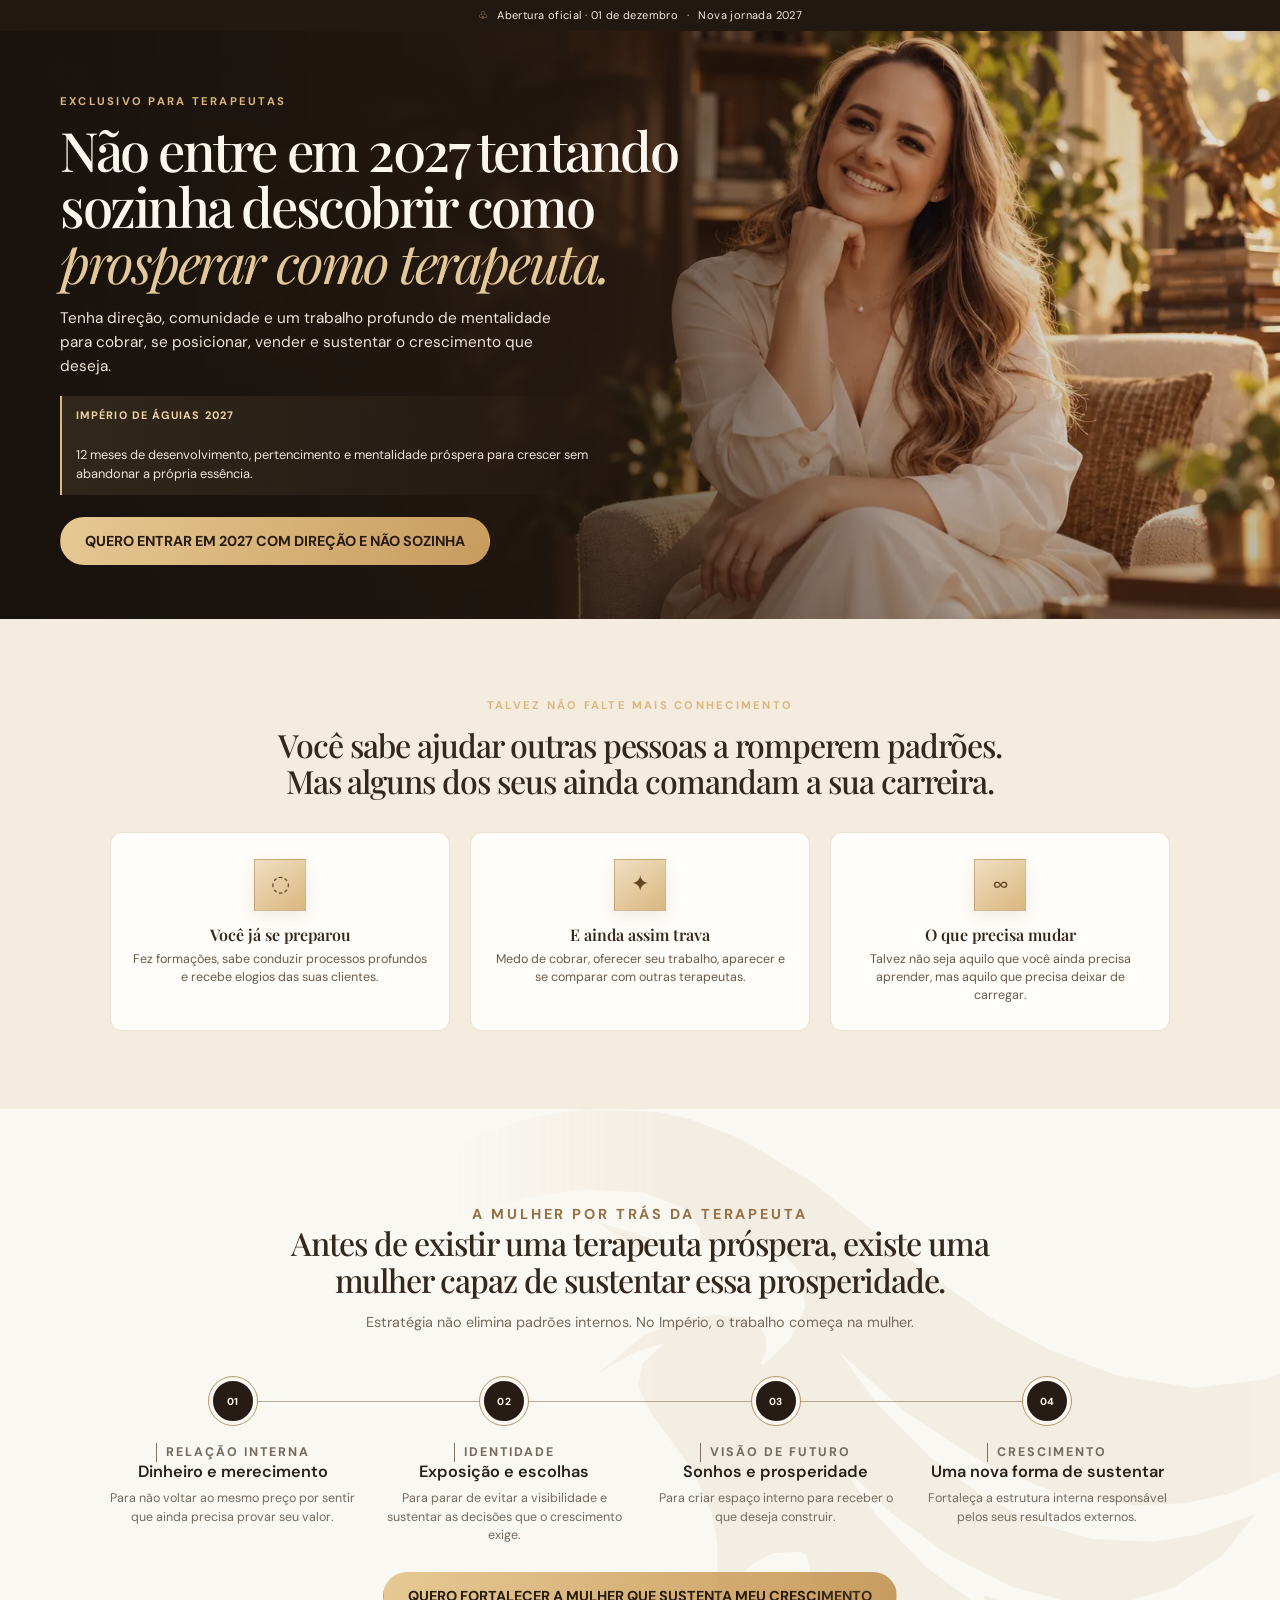
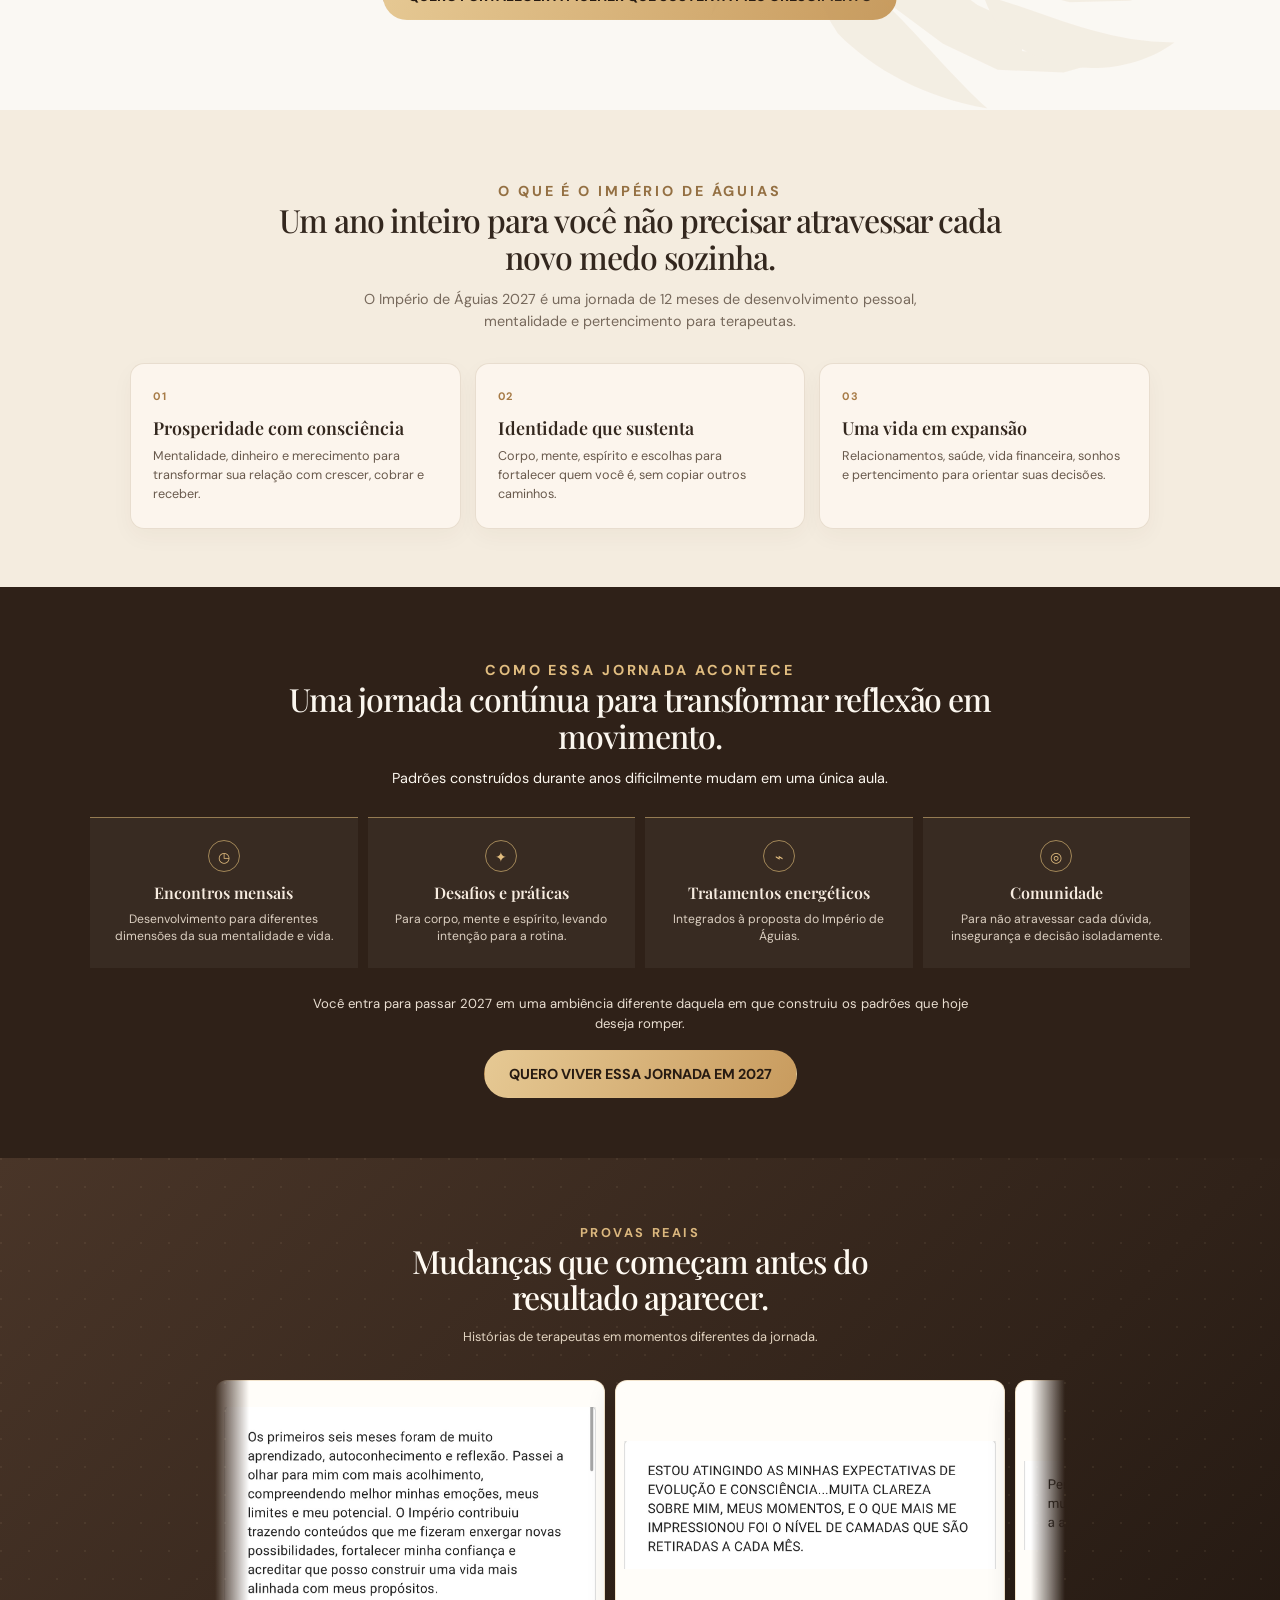
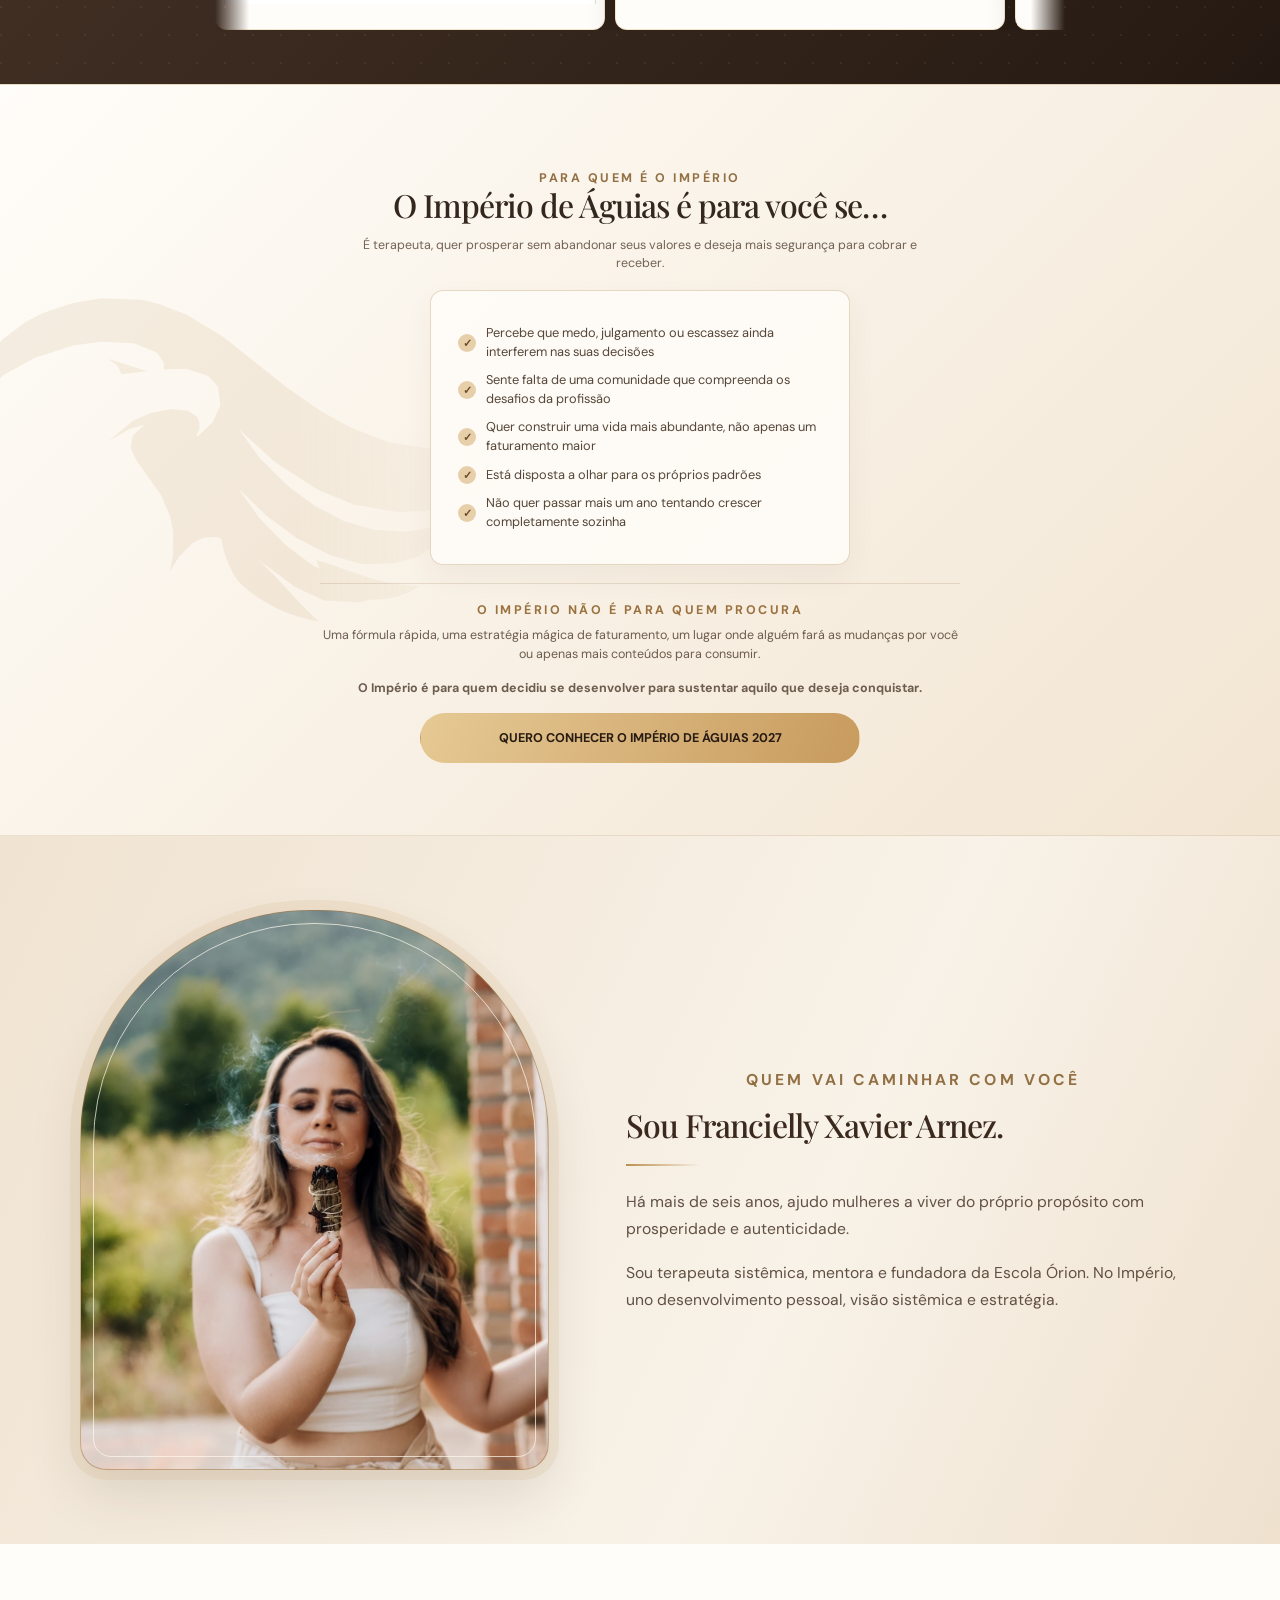
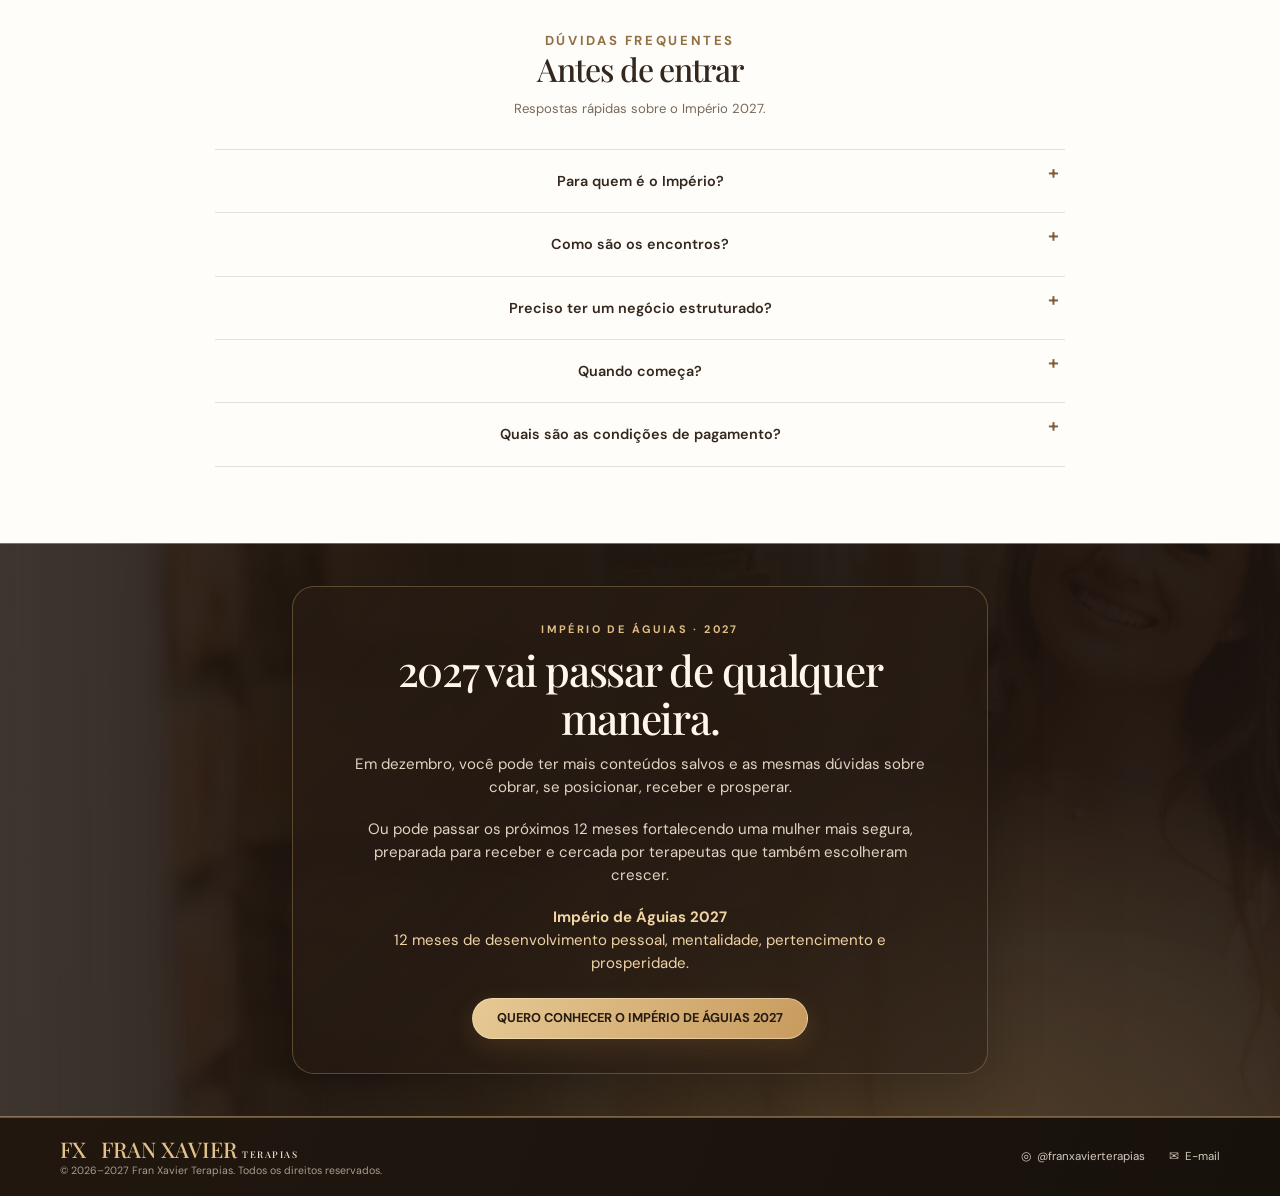
==== commit e468cfee: "Improve campaign SEO and optimize hero images" ====
--- a/imperio-de-aguias/index.html
+++ b/imperio-de-aguias/index.html
@@ -2,20 +2,30 @@
 <html lang="pt-BR">
 <head>
   <meta charset="utf-8">
+  
+  <link rel="canonical" href="https://franxavierterapias.com.br/imperio-das-aguias/">
+  <meta property="og:type" content="website">
+  <meta property="og:locale" content="pt_BR">
+  <meta property="og:title" content="Império de Águias 2027 | Fran Xavier">
+  <meta property="og:description" content="Uma jornada anual para mulheres terapeutas crescerem com direção, segurança e comunidade. Conheça o Império de Águias com Fran Xavier.">
+  <meta property="og:url" content="https://franxavierterapias.com.br/imperio-das-aguias/">
+  <meta property="og:image" content="https://franxavierterapias.com.br/imperio-das-aguias/assets/imperio-hero-otimizada.webp">
+  <meta name="twitter:card" content="summary_large_image">
+  <link rel="preload" as="image" href="./assets/imperio-hero-otimizada.webp" fetchpriority="high">
+  <script type="application/ld+json">{"@context":"https://schema.org","@type":"WebPage","name":"Império de Águias 2027 | Fran Xavier","description":"Uma jornada anual para mulheres terapeutas crescerem com direção, segurança e comunidade. Conheça o Império de Águias com Fran Xavier.","url":"https://franxavierterapias.com.br/imperio-das-aguias/","inLanguage":"pt-BR"}</script>
   <meta name="viewport" content="width=device-width, initial-scale=1">
   <meta name="theme-color" content="#201811">
   <title>Império de Águias 2027 | Fran Xavier</title>
   <meta name="description" content="Uma jornada anual para mulheres terapeutas crescerem com direção, segurança e comunidade. Conheça o Império de Águias com Fran Xavier.">
-  <link rel="canonical" href="https://franxavierterapias.com.br/imperio-de-aguias/">
   <link rel="preconnect" href="https://fonts.googleapis.com">
   <link rel="preconnect" href="https://fonts.gstatic.com" crossorigin>
   <link href="https://fonts.googleapis.com/css2?family=DM+Sans:wght@400;500;600;700&family=Playfair+Display:wght@400;500;600&display=swap" rel="stylesheet">
   <style>
     :root{--ink:#201811;--ink2:#2b2119;--cream:#f4ecdf;--cream2:#efe4d4;--paper:#fbf6ee;--gold:#bd8f50;--gold2:#dbb77e;--text:#33271e;--muted:#77695c;--line:rgba(107,76,43,.16);--serif:'Playfair Display',Georgia,serif;--sans:'DM Sans',Arial,sans-serif;--max:1240px;--wa:#54926b}
-    *{box-sizing:border-box}html{scroll-behavior:smooth;scroll-padding-top:20px}body{margin:0;background:var(--cream);color:var(--text);font:400 16px/1.55 var(--sans);-webkit-font-smoothing:antialiased}a{color:inherit}img{display:block;max-width:100%}.wrap{width:min(var(--max),calc(100% - 64px));margin-inline:auto}.announcement{height:31px;display:flex;align-items:center;justify-content:center;gap:9px;background:var(--ink);color:#f4ebdf;font-size:.69rem;letter-spacing:.035em}.announcement span:first-child{color:var(--gold2)}.button{display:inline-flex;min-height:48px;align-items:center;justify-content:center;gap:12px;padding:0 24px;border:1px solid transparent;border-radius:999px;background:linear-gradient(115deg,#dfc08f,#c79c62);color:#271b12;text-decoration:none;font-size:.9rem;font-weight:700;text-align:center;box-shadow:0 8px 22px rgba(67,43,21,.12);transition:transform .2s,filter .2s}.button:hover{transform:translateY(-2px);filter:brightness(1.05)}.button:focus-visible,summary:focus-visible,a:focus-visible{outline:3px solid #9b6a32;outline-offset:4px}.eyebrow{margin:0 0 12px;color:var(--gold2);font-size:.7rem;font-weight:700;letter-spacing:.2em;text-transform:uppercase}.hero{position:relative;min-height:490px;display:flex;align-items:center;overflow:hidden;background:#241a13 url('./assets/imperio-hero.webp') center 42%/cover no-repeat;color:var(--paper)}.hero:before{content:"";position:absolute;inset:0;background:linear-gradient(90deg,rgba(24,18,13,.94) 0%,rgba(30,22,16,.83) 36%,rgba(30,22,16,.2) 73%,rgba(30,22,16,.12) 100%),linear-gradient(0deg,rgba(18,13,9,.24),transparent 45%)}.hero-inner{position:relative;width:min(var(--max),calc(100% - 64px));margin-inline:auto;padding:62px 0 54px}.hero-copy{max-width:570px}.hero h1{max-width:610px;margin:0;font:500 clamp(2.9rem,5.2vw,4.7rem)/1.02 var(--serif);letter-spacing:-.04em}.hero h1 em{color:#e4c898;font-weight:400}.hero-description{max-width:520px;margin:17px 0;color:#eee4d9;font-size:1rem;line-height:1.6}.hero-proof{display:flex;align-items:center;gap:12px;margin:20px 0 22px;font-size:.83rem;color:#eee4d9}.avatars{display:flex;align-items:center}.avatars img{width:27px;height:27px;margin-left:-6px;border:2px solid #e7cfaa;border-radius:50%;object-fit:cover}.avatars img:first-child{margin-left:0}.hero-proof strong{color:#f4dcae}.hero-cta{display:flex;align-items:center;gap:16px;flex-wrap:wrap}.whatsapp-note{font-size:.78rem;color:#f3e8dc;text-decoration:none}.whatsapp-note:hover{text-decoration:underline}.section{padding:70px 0}.section-light{background:var(--cream);color:var(--text)}.pain-layout{display:grid;grid-template-columns:.85fr 1.65fr;gap:44px;align-items:center}.pain-lead h2,.section-heading h2,.bio-copy h2,.faq-heading h2{margin:0;font:500 clamp(1.9rem,3vw,2.65rem)/1.17 var(--serif);letter-spacing:-.025em}.gold-stroke{width:92px;height:18px;margin-top:16px;border-top:2px solid var(--gold);border-radius:50%;transform:rotate(-7deg)}.pain-cards{display:grid;grid-template-columns:repeat(3,1fr);gap:13px}.pain-card{min-height:156px;padding:19px 18px;border:1px solid rgba(132,95,52,.13);border-radius:13px;background:rgba(255,250,243,.53);box-shadow:0 5px 18px rgba(79,55,32,.035)}.round-icon{width:34px;height:34px;display:grid;place-items:center;margin-bottom:10px;border-radius:50%;background:#dfc49e;color:#674a2b;font-size:1rem}.pain-card h3,.pillar-card h3{margin:0 0 5px;font:600 1rem/1.25 var(--serif);color:var(--text)}.pain-card p,.pillar-card p{margin:0;color:#68594c;font-size:.79rem;line-height:1.45}.quote-band{position:relative;min-height:156px;display:grid;grid-template-columns:.75fr 1.15fr .8fr;align-items:center;gap:30px;padding:26px max(32px,calc((100vw - var(--max))/2));overflow:hidden;background:linear-gradient(90deg,rgba(242,225,203,.08),rgba(248,239,224,.96) 41%,rgba(248,239,224,.96)),url('./assets/francielly-sobre.webp') left 40%/auto 280% no-repeat,var(--cream2);border-block:1px solid rgba(112,81,47,.08)}.quote-band:after{content:"";position:absolute;right:-25px;bottom:-118px;width:310px;height:300px;border:1px solid rgba(179,135,78,.14);border-radius:50%;box-shadow:0 0 0 22px rgba(179,135,78,.035),0 0 0 48px rgba(179,135,78,.025);pointer-events:none}.quote-spacer{min-height:100px}.quote-text{margin:0;font:400 clamp(1.4rem,2.5vw,2rem)/1.25 var(--serif);color:#59432f}.quote-text:before{content:"“";color:#a77b47;font-size:2.8rem;line-height:0;vertical-align:-.22em;margin-right:7px}.quote-text:after{content:"”";color:#a77b47;font-size:2.8rem;line-height:0;vertical-align:-.22em;margin-left:5px}.quote-explainer{margin:0;padding-left:20px;border-left:1px solid #bf986a;color:#68594c;font-size:.78rem;line-height:1.55}.experience{padding:60px 0 68px;background:var(--cream);position:relative;overflow:hidden}.experience:after{content:"";position:absolute;right:-100px;top:18px;width:350px;height:350px;border:1px solid rgba(169,127,77,.08);border-radius:50%;box-shadow:0 0 0 24px rgba(169,127,77,.025),0 0 0 55px rgba(169,127,77,.02);pointer-events:none}.section-heading{text-align:center;position:relative;z-index:1}.section-heading .eyebrow{color:#947043}.section-heading h2{max-width:740px;margin-inline:auto;font-size:clamp(2rem,3.2vw,2.8rem)}.section-heading p{max-width:690px;margin:12px auto 0;color:var(--muted);font-size:.9rem}.pillar-grid{display:grid;grid-template-columns:repeat(4,1fr);gap:12px;margin-top:27px;position:relative;z-index:1}.pillar-card{min-height:150px;padding:17px 18px;border:1px solid rgba(132,95,52,.13);border-radius:12px;background:rgba(255,250,243,.48);box-shadow:0 5px 16px rgba(79,55,32,.03)}.pillar-card .round-icon{width:36px;height:36px;margin-bottom:8px}.proof-section{padding:42px 0;background:radial-gradient(ellipse at 74% 120%,rgba(152,106,53,.3),transparent 45%),var(--ink);color:var(--paper);overflow:hidden}.proof-layout{display:grid;grid-template-columns:.8fr 1.2fr;gap:36px;align-items:center}.proof-heading .eyebrow{color:var(--gold2)}.proof-heading h2{margin:0;font:500 clamp(1.95rem,3.2vw,2.8rem)/1.14 var(--serif)}.proof-heading p{max-width:380px;margin:12px 0 18px;color:#d7c9b9;font-size:.85rem}.proof-actions{display:flex;align-items:center;gap:11px;flex-wrap:wrap}.button-outline{min-height:44px;padding:0 18px;border:1px solid rgba(234,214,183,.55);border-radius:999px;background:transparent;color:#f3e6d4;text-decoration:none;font-weight:600;font-size:.82rem}.testimonial-window{overflow:hidden;mask-image:linear-gradient(90deg,transparent,#000 3%,#000 97%,transparent)}.testimonial-track{display:flex;gap:12px;width:max-content;animation:slide 36s linear infinite}.testimonial-track:hover{animation-play-state:paused}.testimonial-card{width:160px;height:190px;display:grid;place-items:center;overflow:hidden;border:1px solid rgba(222,188,139,.24);border-radius:9px;background:#34271d}.testimonial-card img{width:100%;height:100%;object-fit:contain;background:#f6f3ef}.testimonial-card:nth-child(2n) img{object-position:center}.testimonial-dots{display:flex;justify-content:center;gap:7px;margin-top:14px}.testimonial-dots i{width:5px;height:5px;border-radius:50%;background:#b89162}.testimonial-dots i:first-child{background:#f1d3a6}@keyframes slide{to{transform:translateX(-50%)}}.offer-section{padding:42px 0;background:var(--cream2)}.offer-layout{display:grid;grid-template-columns:.95fr 1fr .9fr;gap:25px;align-items:center}.offer-title .eyebrow{color:#927044}.offer-title h2{margin:0;font:500 clamp(1.9rem,3vw,2.55rem)/1.15 var(--serif)}.offer-title p{margin:10px 0 0;color:#736354;font-size:.82rem}.offer-includes{margin:0;padding:20px 22px;list-style:none;border:1px solid rgba(127,91,52,.13);border-radius:13px;background:rgba(255,249,241,.52)}.offer-includes li{display:flex;gap:10px;align-items:flex-start;margin:8px 0;color:#554638;font-size:.8rem}.offer-includes li:before{content:"✓";flex:none;width:18px;height:18px;display:grid;place-items:center;margin-top:1px;border-radius:50%;background:#e0c69f;color:#5f4529;font-size:.69rem;font-weight:700}.investment .eyebrow{color:#927044}.investment-price{margin:0;font:500 clamp(2.7rem,4.2vw,3.8rem)/1 var(--serif);letter-spacing:-.04em}.investment-note{margin:3px 0 13px;color:#6d5d4e;font-size:.78rem}.investment .button{min-height:45px;padding-inline:18px;font-size:.79rem}.investment-date{display:block;margin-top:10px;color:#6d5d4e;font-size:.7rem}.bio-section{display:grid;grid-template-columns:.8fr 1.2fr;min-height:245px;background:#f5ecdf}.bio-image{min-height:245px;background:url('./assets/francielly-sobre.webp') center 32%/cover no-repeat}.bio-copy{align-self:center;padding:28px clamp(24px,5vw,70px)}.bio-copy .eyebrow{color:#927044}.bio-copy h2{font-size:clamp(1.8rem,3vw,2.45rem)}.bio-copy p{max-width:690px;margin:8px 0;color:#6d5d4e;font-size:.82rem}.bio-aside{display:none}.faq-section{padding:48px 0;background:var(--cream);position:relative}.faq-layout{display:grid;grid-template-columns:.8fr 1.2fr;gap:42px;align-items:start}.faq-heading .eyebrow{color:#927044}.faq-heading h2{font-size:clamp(1.8rem,3vw,2.5rem)}.faq-heading p{color:var(--muted);font-size:.82rem}.faq{border-top:1px solid var(--line)}.faq-item{border-bottom:1px solid var(--line)}.faq-item summary{position:relative;padding:12px 38px 12px 0;cursor:pointer;list-style:none;font-size:.81rem;font-weight:600}.faq-item summary::-webkit-details-marker{display:none}.faq-item summary:after{content:"+";position:absolute;right:6px;top:8px;font-size:1.2rem;color:#82603b}.faq-item[open] summary:after{content:"−"}.faq-answer{padding:0 30px 14px 0;color:#68594c;font-size:.78rem}.closing{position:relative;min-height:158px;display:flex;align-items:center;overflow:hidden;background:linear-gradient(90deg,rgba(31,23,17,.4),rgba(31,23,17,.96) 34%,rgba(31,23,17,.98)),url('./assets/francielly.webp') left 47%/auto 250% no-repeat,var(--ink);color:var(--paper)}.closing-inner{width:min(var(--max),calc(100% - 64px));margin:auto;display:flex;align-items:center;justify-content:flex-end;gap:40px}.closing-copy{max-width:650px;text-align:center}.closing h2{margin:0;font:500 clamp(1.6rem,2.6vw,2.25rem)/1.2 var(--serif)}.closing p{margin:6px 0 12px;color:#dfd2c2;font-size:.79rem}.closing .button{min-height:41px;font-size:.8rem}.footer{padding:17px 0;background:#1b140f;border-top:1px solid rgba(205,164,107,.24);color:#d6cabc}.footer-inner{display:flex;align-items:center;justify-content:space-between;gap:20px}.footer-brand{font:500 1.35rem var(--serif);color:#f5e9d9}.footer-brand span{font-size:.58rem;letter-spacing:.17em}.footer-links{display:flex;gap:24px;align-items:center;font-size:.72rem}.footer-links a{text-decoration:none;color:#d6cabc}.footer-links a:hover{color:var(--gold2)}.copyright{font-size:.66rem;color:#a99c8d}.mobile-cta{display:none}.reveal{animation:fade-up .65s ease both}@keyframes fade-up{from{opacity:0;transform:translateY(15px)}to{opacity:1;transform:translateY(0)}}
+    *{box-sizing:border-box}html{scroll-behavior:smooth;scroll-padding-top:20px}body{margin:0;background:var(--cream);color:var(--text);font:400 16px/1.55 var(--sans);-webkit-font-smoothing:antialiased}a{color:inherit}img{display:block;max-width:100%}.wrap{width:min(var(--max),calc(100% - 64px));margin-inline:auto}.announcement{height:31px;display:flex;align-items:center;justify-content:center;gap:9px;background:var(--ink);color:#f4ebdf;font-size:.69rem;letter-spacing:.035em}.announcement span:first-child{color:var(--gold2)}.button{display:inline-flex;min-height:48px;align-items:center;justify-content:center;gap:12px;padding:0 24px;border:1px solid transparent;border-radius:999px;background:linear-gradient(115deg,#dfc08f,#c79c62);color:#271b12;text-decoration:none;font-size:.9rem;font-weight:700;text-align:center;box-shadow:0 8px 22px rgba(67,43,21,.12);transition:transform .2s,filter .2s}.button:hover{transform:translateY(-2px);filter:brightness(1.05)}.button:focus-visible,summary:focus-visible,a:focus-visible{outline:3px solid #9b6a32;outline-offset:4px}.eyebrow{margin:0 0 12px;color:var(--gold2);font-size:.7rem;font-weight:700;letter-spacing:.2em;text-transform:uppercase}.hero{position:relative;min-height:490px;display:flex;align-items:center;overflow:hidden;background:#241a13 url('./assets/imperio-hero-otimizada.webp') center 42%/cover no-repeat;color:var(--paper)}.hero:before{content:"";position:absolute;inset:0;background:linear-gradient(90deg,rgba(24,18,13,.94) 0%,rgba(30,22,16,.83) 36%,rgba(30,22,16,.2) 73%,rgba(30,22,16,.12) 100%),linear-gradient(0deg,rgba(18,13,9,.24),transparent 45%)}.hero-inner{position:relative;width:min(var(--max),calc(100% - 64px));margin-inline:auto;padding:62px 0 54px}.hero-copy{max-width:570px}.hero h1{max-width:610px;margin:0;font:500 clamp(2.9rem,5.2vw,4.7rem)/1.02 var(--serif);letter-spacing:-.04em}.hero h1 em{color:#e4c898;font-weight:400}.hero-description{max-width:520px;margin:17px 0;color:#eee4d9;font-size:1rem;line-height:1.6}.hero-proof{display:flex;align-items:center;gap:12px;margin:20px 0 22px;font-size:.83rem;color:#eee4d9}.avatars{display:flex;align-items:center}.avatars img{width:27px;height:27px;margin-left:-6px;border:2px solid #e7cfaa;border-radius:50%;object-fit:cover}.avatars img:first-child{margin-left:0}.hero-proof strong{color:#f4dcae}.hero-cta{display:flex;align-items:center;gap:16px;flex-wrap:wrap}.whatsapp-note{font-size:.78rem;color:#f3e8dc;text-decoration:none}.whatsapp-note:hover{text-decoration:underline}.section{padding:70px 0}.section-light{background:var(--cream);color:var(--text)}.pain-layout{display:grid;grid-template-columns:.85fr 1.65fr;gap:44px;align-items:center}.pain-lead h2,.section-heading h2,.bio-copy h2,.faq-heading h2{margin:0;font:500 clamp(1.9rem,3vw,2.65rem)/1.17 var(--serif);letter-spacing:-.025em}.gold-stroke{width:92px;height:18px;margin-top:16px;border-top:2px solid var(--gold);border-radius:50%;transform:rotate(-7deg)}.pain-cards{display:grid;grid-template-columns:repeat(3,1fr);gap:13px}.pain-card{min-height:156px;padding:19px 18px;border:1px solid rgba(132,95,52,.13);border-radius:13px;background:rgba(255,250,243,.53);box-shadow:0 5px 18px rgba(79,55,32,.035)}.round-icon{width:34px;height:34px;display:grid;place-items:center;margin-bottom:10px;border-radius:50%;background:#dfc49e;color:#674a2b;font-size:1rem}.pain-card h3,.pillar-card h3{margin:0 0 5px;font:600 1rem/1.25 var(--serif);color:var(--text)}.pain-card p,.pillar-card p{margin:0;color:#68594c;font-size:.79rem;line-height:1.45}.quote-band{position:relative;min-height:156px;display:grid;grid-template-columns:.75fr 1.15fr .8fr;align-items:center;gap:30px;padding:26px max(32px,calc((100vw - var(--max))/2));overflow:hidden;background:linear-gradient(90deg,rgba(242,225,203,.08),rgba(248,239,224,.96) 41%,rgba(248,239,224,.96)),url('./assets/francielly-sobre.webp') left 40%/auto 280% no-repeat,var(--cream2);border-block:1px solid rgba(112,81,47,.08)}.quote-band:after{content:"";position:absolute;right:-25px;bottom:-118px;width:310px;height:300px;border:1px solid rgba(179,135,78,.14);border-radius:50%;box-shadow:0 0 0 22px rgba(179,135,78,.035),0 0 0 48px rgba(179,135,78,.025);pointer-events:none}.quote-spacer{min-height:100px}.quote-text{margin:0;font:400 clamp(1.4rem,2.5vw,2rem)/1.25 var(--serif);color:#59432f}.quote-text:before{content:"“";color:#a77b47;font-size:2.8rem;line-height:0;vertical-align:-.22em;margin-right:7px}.quote-text:after{content:"”";color:#a77b47;font-size:2.8rem;line-height:0;vertical-align:-.22em;margin-left:5px}.quote-explainer{margin:0;padding-left:20px;border-left:1px solid #bf986a;color:#68594c;font-size:.78rem;line-height:1.55}.experience{padding:60px 0 68px;background:var(--cream);position:relative;overflow:hidden}.experience:after{content:"";position:absolute;right:-100px;top:18px;width:350px;height:350px;border:1px solid rgba(169,127,77,.08);border-radius:50%;box-shadow:0 0 0 24px rgba(169,127,77,.025),0 0 0 55px rgba(169,127,77,.02);pointer-events:none}.section-heading{text-align:center;position:relative;z-index:1}.section-heading .eyebrow{color:#947043}.section-heading h2{max-width:740px;margin-inline:auto;font-size:clamp(2rem,3.2vw,2.8rem)}.section-heading p{max-width:690px;margin:12px auto 0;color:var(--muted);font-size:.9rem}.pillar-grid{display:grid;grid-template-columns:repeat(4,1fr);gap:12px;margin-top:27px;position:relative;z-index:1}.pillar-card{min-height:150px;padding:17px 18px;border:1px solid rgba(132,95,52,.13);border-radius:12px;background:rgba(255,250,243,.48);box-shadow:0 5px 16px rgba(79,55,32,.03)}.pillar-card .round-icon{width:36px;height:36px;margin-bottom:8px}.proof-section{padding:42px 0;background:radial-gradient(ellipse at 74% 120%,rgba(152,106,53,.3),transparent 45%),var(--ink);color:var(--paper);overflow:hidden}.proof-layout{display:grid;grid-template-columns:.8fr 1.2fr;gap:36px;align-items:center}.proof-heading .eyebrow{color:var(--gold2)}.proof-heading h2{margin:0;font:500 clamp(1.95rem,3.2vw,2.8rem)/1.14 var(--serif)}.proof-heading p{max-width:380px;margin:12px 0 18px;color:#d7c9b9;font-size:.85rem}.proof-actions{display:flex;align-items:center;gap:11px;flex-wrap:wrap}.button-outline{min-height:44px;padding:0 18px;border:1px solid rgba(234,214,183,.55);border-radius:999px;background:transparent;color:#f3e6d4;text-decoration:none;font-weight:600;font-size:.82rem}.testimonial-window{overflow:hidden;mask-image:linear-gradient(90deg,transparent,#000 3%,#000 97%,transparent)}.testimonial-track{display:flex;gap:12px;width:max-content;animation:slide 36s linear infinite}.testimonial-track:hover{animation-play-state:paused}.testimonial-card{width:160px;height:190px;display:grid;place-items:center;overflow:hidden;border:1px solid rgba(222,188,139,.24);border-radius:9px;background:#34271d}.testimonial-card img{width:100%;height:100%;object-fit:contain;background:#f6f3ef}.testimonial-card:nth-child(2n) img{object-position:center}.testimonial-dots{display:flex;justify-content:center;gap:7px;margin-top:14px}.testimonial-dots i{width:5px;height:5px;border-radius:50%;background:#b89162}.testimonial-dots i:first-child{background:#f1d3a6}@keyframes slide{to{transform:translateX(-50%)}}.offer-section{padding:42px 0;background:var(--cream2)}.offer-layout{display:grid;grid-template-columns:.95fr 1fr .9fr;gap:25px;align-items:center}.offer-title .eyebrow{color:#927044}.offer-title h2{margin:0;font:500 clamp(1.9rem,3vw,2.55rem)/1.15 var(--serif)}.offer-title p{margin:10px 0 0;color:#736354;font-size:.82rem}.offer-includes{margin:0;padding:20px 22px;list-style:none;border:1px solid rgba(127,91,52,.13);border-radius:13px;background:rgba(255,249,241,.52)}.offer-includes li{display:flex;gap:10px;align-items:flex-start;margin:8px 0;color:#554638;font-size:.8rem}.offer-includes li:before{content:"✓";flex:none;width:18px;height:18px;display:grid;place-items:center;margin-top:1px;border-radius:50%;background:#e0c69f;color:#5f4529;font-size:.69rem;font-weight:700}.investment .eyebrow{color:#927044}.investment-price{margin:0;font:500 clamp(2.7rem,4.2vw,3.8rem)/1 var(--serif);letter-spacing:-.04em}.investment-note{margin:3px 0 13px;color:#6d5d4e;font-size:.78rem}.investment .button{min-height:45px;padding-inline:18px;font-size:.79rem}.investment-date{display:block;margin-top:10px;color:#6d5d4e;font-size:.7rem}.bio-section{display:grid;grid-template-columns:.8fr 1.2fr;min-height:245px;background:#f5ecdf}.bio-image{min-height:245px;background:url('./assets/francielly-sobre.webp') center 32%/cover no-repeat}.bio-copy{align-self:center;padding:28px clamp(24px,5vw,70px)}.bio-copy .eyebrow{color:#927044}.bio-copy h2{font-size:clamp(1.8rem,3vw,2.45rem)}.bio-copy p{max-width:690px;margin:8px 0;color:#6d5d4e;font-size:.82rem}.bio-aside{display:none}.faq-section{padding:48px 0;background:var(--cream);position:relative}.faq-layout{display:grid;grid-template-columns:.8fr 1.2fr;gap:42px;align-items:start}.faq-heading .eyebrow{color:#927044}.faq-heading h2{font-size:clamp(1.8rem,3vw,2.5rem)}.faq-heading p{color:var(--muted);font-size:.82rem}.faq{border-top:1px solid var(--line)}.faq-item{border-bottom:1px solid var(--line)}.faq-item summary{position:relative;padding:12px 38px 12px 0;cursor:pointer;list-style:none;font-size:.81rem;font-weight:600}.faq-item summary::-webkit-details-marker{display:none}.faq-item summary:after{content:"+";position:absolute;right:6px;top:8px;font-size:1.2rem;color:#82603b}.faq-item[open] summary:after{content:"−"}.faq-answer{padding:0 30px 14px 0;color:#68594c;font-size:.78rem}.closing{position:relative;min-height:158px;display:flex;align-items:center;overflow:hidden;background:linear-gradient(90deg,rgba(31,23,17,.4),rgba(31,23,17,.96) 34%,rgba(31,23,17,.98)),url('./assets/francielly.webp') left 47%/auto 250% no-repeat,var(--ink);color:var(--paper)}.closing-inner{width:min(var(--max),calc(100% - 64px));margin:auto;display:flex;align-items:center;justify-content:flex-end;gap:40px}.closing-copy{max-width:650px;text-align:center}.closing h2{margin:0;font:500 clamp(1.6rem,2.6vw,2.25rem)/1.2 var(--serif)}.closing p{margin:6px 0 12px;color:#dfd2c2;font-size:.79rem}.closing .button{min-height:41px;font-size:.8rem}.footer{padding:17px 0;background:#1b140f;border-top:1px solid rgba(205,164,107,.24);color:#d6cabc}.footer-inner{display:flex;align-items:center;justify-content:space-between;gap:20px}.footer-brand{font:500 1.35rem var(--serif);color:#f5e9d9}.footer-brand span{font-size:.58rem;letter-spacing:.17em}.footer-links{display:flex;gap:24px;align-items:center;font-size:.72rem}.footer-links a{text-decoration:none;color:#d6cabc}.footer-links a:hover{color:var(--gold2)}.copyright{font-size:.66rem;color:#a99c8d}.mobile-cta{display:none}.reveal{animation:fade-up .65s ease both}@keyframes fade-up{from{opacity:0;transform:translateY(15px)}to{opacity:1;transform:translateY(0)}}
     @media(max-width:900px){.wrap,.hero-inner,.closing-inner{width:min(100% - 42px,var(--max))}.hero{min-height:470px;background-position:57% center}.hero:before{background:linear-gradient(90deg,rgba(24,18,13,.95),rgba(30,22,16,.78) 53%,rgba(30,22,16,.23))}.hero-copy{max-width:510px}.pain-layout{grid-template-columns:1fr;gap:24px}.pain-lead h2{max-width:630px}.pain-cards{gap:10px}.quote-band{grid-template-columns:.45fr 1.3fr .9fr;padding-inline:30px;gap:18px}.proof-layout{grid-template-columns:.7fr 1.3fr;gap:22px}.testimonial-card{width:140px;height:170px}.offer-layout{grid-template-columns:1fr 1fr;gap:18px}.offer-title{grid-column:1/-1}.investment{padding-left:8px}.faq-layout{gap:25px}}
     @media(max-width:600px){body{font-size:15px}.wrap,.hero-inner,.closing-inner{width:calc(100% - 36px)}.announcement{height:30px;font-size:.6rem;letter-spacing:.01em}.hero{min-height:600px;align-items:flex-end;background-position:61% center}.hero:before{background:linear-gradient(0deg,rgba(23,17,12,.96) 0%,rgba(28,20,14,.88) 38%,rgba(28,20,14,.24) 100%),linear-gradient(90deg,rgba(28,20,14,.18),transparent)}.hero-inner{padding:0 0 30px}.hero-copy{max-width:100%}.eyebrow{font-size:.63rem;letter-spacing:.16em}.hero h1{max-width:440px;font-size:clamp(2.55rem,12vw,3.5rem);line-height:1.02}.hero-description{margin:12px 0;font-size:.9rem;line-height:1.5}.hero-proof{gap:9px;margin:14px 0 18px;font-size:.72rem}.avatars img{width:23px;height:23px}.hero-cta{align-items:flex-start;flex-direction:column;gap:9px}.hero-cta .button{width:100%;min-height:49px;padding-inline:14px;font-size:.84rem}.whatsapp-note{font-size:.74rem}.section{padding:44px 0}.pain-layout{gap:20px}.pain-lead h2{max-width:420px;font-size:2rem}.gold-stroke{margin-top:10px}.pain-cards{grid-template-columns:1fr;gap:8px}.pain-card{min-height:unset;display:grid;grid-template-columns:36px 1fr;column-gap:11px;align-items:start;padding:13px 14px}.pain-card .round-icon{grid-row:span 2;margin:0}.pain-card h3{margin:1px 0 3px;font-size:.94rem}.pain-card p{font-size:.75rem}.quote-band{min-height:145px;grid-template-columns:0 1fr;gap:0;padding:24px 22px;background:linear-gradient(90deg,rgba(248,239,224,.84),rgba(248,239,224,.98)),url('./assets/francielly-sobre.webp') left center/auto 150% no-repeat,var(--cream2)}.quote-spacer{display:none}.quote-text{font-size:1.45rem}.quote-explainer{grid-column:2;margin-top:11px;padding:8px 0 0;border-left:0;border-top:1px solid #bf986a;font-size:.72rem}.experience{padding:43px 0 46px}.section-heading h2{font-size:2rem}.section-heading p{font-size:.8rem}.pillar-grid{grid-template-columns:1fr 1fr;gap:8px;margin-top:20px}.pillar-card{min-height:140px;padding:13px 12px}.pillar-card .round-icon{width:32px;height:32px}.pillar-card h3{font-size:.91rem}.pillar-card p{font-size:.71rem}.proof-section{padding:35px 0 31px}.proof-layout{grid-template-columns:1fr;gap:22px}.proof-heading{text-align:center}.proof-heading h2{max-width:410px;margin:auto;font-size:2rem}.proof-heading p{margin:9px auto 13px;font-size:.78rem}.proof-actions{justify-content:center}.proof-actions .button{min-height:41px;font-size:.79rem}.testimonial-card{width:128px;height:158px}.testimonial-track{gap:9px;animation-duration:30s}.testimonial-dots{margin-top:10px}.offer-section{padding:34px 0}.offer-layout{grid-template-columns:1fr;gap:16px}.offer-title{grid-column:auto}.offer-title h2{font-size:2rem}.offer-includes{padding:12px 15px}.offer-includes li{font-size:.76rem;margin:6px 0}.investment{padding:0}.investment-price{font-size:3.1rem}.investment .button{width:100%;min-height:48px}.bio-section{grid-template-columns:1fr}.bio-image{min-height:280px;background-position:center 28%}.bio-copy{padding:24px 22px 29px}.bio-copy h2{font-size:2rem}.bio-copy p{font-size:.78rem}.faq-section{padding:39px 0}.faq-layout{grid-template-columns:1fr;gap:14px}.faq-heading h2{font-size:2rem}.faq-heading p{margin:8px 0;font-size:.76rem}.faq-item summary{font-size:.78rem;padding-block:13px}.faq-answer{font-size:.75rem}.closing{min-height:205px;background:linear-gradient(0deg,rgba(27,20,15,.97),rgba(27,20,15,.76)),url('./assets/francielly.webp') left 44%/auto 220% no-repeat,var(--ink)}.closing-inner{justify-content:center}.closing-copy{max-width:390px}.closing h2{font-size:1.8rem}.closing p{font-size:.76rem}.footer{padding:17px 0 26px}.footer-inner{align-items:flex-start;flex-direction:column;gap:10px}.footer-brand{font-size:1.2rem}.footer-links{gap:18px}.copyright{margin-left:auto}.mobile-cta{position:fixed;z-index:5;left:12px;right:12px;bottom:10px;display:none;padding:6px;border:1px solid rgba(107,76,43,.18);border-radius:999px;background:rgba(250,246,239,.94);box-shadow:0 8px 28px rgba(37,26,16,.15);backdrop-filter:blur(9px)}.mobile-cta .button{width:100%;min-height:45px;font-size:.82rem}body.show-mobile-cta .mobile-cta{display:block}body{padding-bottom:env(safe-area-inset-bottom)}}
-    .skip{position:absolute;left:-9999px;top:8px;z-index:10}.skip:focus{left:8px;padding:8px 12px;background:var(--cream);color:var(--ink)}.section-light#jornada{padding:34px 0}.hero{background-image:url('./assets/imperio-hero.png')}.journey-section{background:#2f2118;color:var(--paper)}.journey-section .section-heading h2,.journey-section .section-heading p{color:var(--paper)}.journey-section .section-heading .eyebrow{color:#e1bd80}.journey-section .offer-title h2{color:var(--paper)}.journey-section .offer-title p,.journey-section .investment p{color:#e5d8ca}.journey-section .offer-includes{background:rgba(255,255,255,.08);border-color:rgba(226,190,122,.26)}.journey-section .offer-includes li{color:#f0e7dc}.journey-section .offer-includes li:before{background:#d9b77e}.journey-section .investment{padding-top:4px}.journey-section .investment .button{margin-top:14px}
+    .skip{position:absolute;left:-9999px;top:8px;z-index:10}.skip:focus{left:8px;padding:8px 12px;background:var(--cream);color:var(--ink)}.section-light#jornada{padding:34px 0}.hero{background-image:url('./assets/imperio-hero-otimizada.webp')}.journey-section{background:#2f2118;color:var(--paper)}.journey-section .section-heading h2,.journey-section .section-heading p{color:var(--paper)}.journey-section .section-heading .eyebrow{color:#e1bd80}.journey-section .offer-title h2{color:var(--paper)}.journey-section .offer-title p,.journey-section .investment p{color:#e5d8ca}.journey-section .offer-includes{background:rgba(255,255,255,.08);border-color:rgba(226,190,122,.26)}.journey-section .offer-includes li{color:#f0e7dc}.journey-section .offer-includes li:before{background:#d9b77e}.journey-section .investment{padding-top:4px}.journey-section .investment .button{margin-top:14px}
     .button{box-shadow:none}.pain-card,.pillar-card,.offer-includes{box-shadow:none;border-color:rgba(107,76,43,.11);background:rgba(255,250,243,.34)}.round-icon{width:auto;height:auto;margin:0 0 8px;border-radius:0;background:transparent;color:var(--gold);font-size:.95rem}.quote-band{border:0;background:var(--cream2)}.quote-band:after,.experience:after{display:none}.proof-section{background:var(--ink)}.testimonial-card{border:0;background:transparent}.testimonial-card img{border-radius:5px}.testimonial-dots{display:none}
     .hero-inner{text-align:left}.hero-copy{margin-inline:0}.hero-description{margin-left:0;margin-right:auto}.hero-proof,.hero-cta{justify-content:flex-start}.pain-layout{grid-template-columns:1fr;text-align:center;gap:24px}.gold-stroke{margin-inline:auto}.pain-card,.pillar-card{text-align:center;display:flex;flex-direction:column;align-items:center}.quote-band{grid-template-columns:1fr;text-align:center}.quote-spacer{display:none}.quote-explainer{max-width:720px;margin-inline:auto;padding:15px 0 0;border-left:0;border-top:1px solid #bf986a}.section-heading{text-align:center}.proof-layout{grid-template-columns:1fr}.proof-heading{text-align:center}.proof-heading p{margin-inline:auto}.proof-actions{justify-content:center}.offer-title,.investment{text-align:center}.offer-includes{width:min(100%,480px);margin-inline:auto}.investment .button{margin-inline:auto}.bio-copy{text-align:center}.bio-copy .eyebrow{text-align:center}.faq-heading{text-align:center}.faq-item summary{text-align:center}.faq-answer{text-align:center;padding-inline:10px}
     @media(max-width:600px){.wrap,.hero-inner,.closing-inner{width:calc(100% - 34px)}.hero{min-height:min(590px,88svh);background-position:63% center}.hero:before{background:linear-gradient(0deg,rgba(23,17,12,.95) 0%,rgba(28,20,14,.82) 42%,rgba(28,20,14,.18) 100%)}.hero-inner{padding:0 0 25px}.hero h1{font-size:clamp(2.45rem,10.5vw,3.25rem)}.hero-description{max-width:440px;font-size:.86rem;line-height:1.48}.hero-proof{margin:13px 0 16px}.section-light#jornada{padding:31px 0}.pain-lead h2{font-size:1.85rem}.pain-cards{gap:6px}.pain-card{padding:11px 12px;border-radius:8px}.quote-band{min-height:unset;padding:24px 20px;background:var(--cream2)}.quote-text{font-size:1.36rem}.quote-explainer{margin-top:9px;font-size:.7rem}.experience{padding:38px 0 40px}.section-heading h2{font-size:1.85rem}.section-heading p{font-size:.76rem}.pillar-grid{gap:7px}.pillar-card{min-height:unset;padding:12px 11px;border-radius:8px}.pillar-card h3{font-size:.86rem}.pillar-card p{font-size:.69rem}.proof-section{padding:31px 0}.proof-layout{gap:18px}.proof-heading h2{font-size:1.85rem}.proof-heading p{font-size:.75rem}.proof-actions{gap:8px}.button-outline{min-height:41px;font-size:.75rem}.testimonial-window{overflow-x:auto;mask-image:none;scroll-snap-type:x mandatory;scrollbar-width:none}.testimonial-window::-webkit-scrollbar{display:none}.testimonial-track{animation:none;width:max-content;gap:8px}.testimonial-card{width:128px;height:150px;scroll-snap-align:start}.testimonial-card:nth-child(n+5){display:none}.offer-section{padding:30px 0}.offer-layout{gap:13px}.offer-title h2{font-size:1.85rem}.offer-title p{font-size:.76rem}.offer-includes{padding:10px 13px;border-radius:8px}.investment-price{font-size:2.9rem}.bio-image{min-height:245px}.bio-copy{padding:22px 20px 26px}.bio-copy h2{font-size:1.85rem}.faq-section{padding:34px 0}.faq-layout{gap:12px}.faq-heading h2{font-size:1.85rem}.closing{min-height:185px}.footer-inner{gap:8px}.mobile-cta{left:10px;right:10px;bottom:max(8px,env(safe-area-inset-bottom));padding:4px;background:rgba(250,246,239,.97);box-shadow:0 3px 12px rgba(37,26,16,.1)}.mobile-cta .button{min-height:42px}}
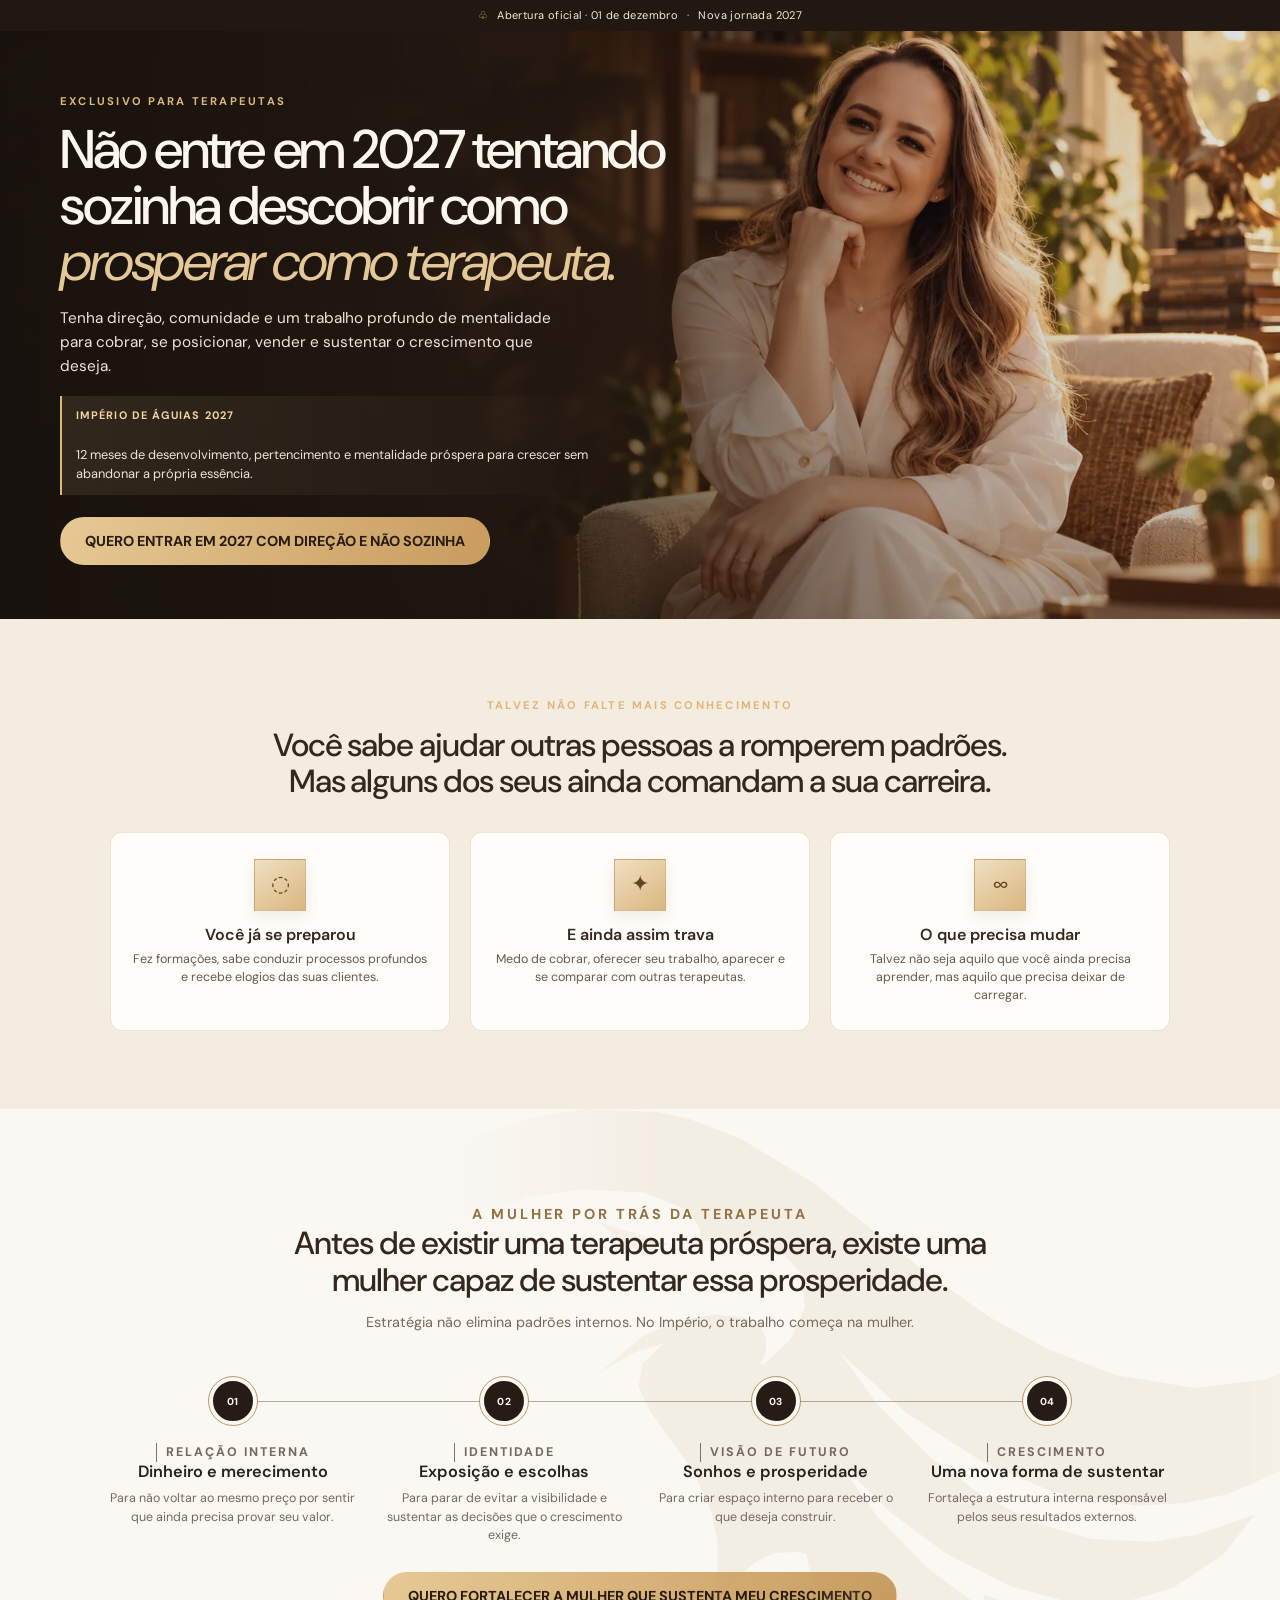
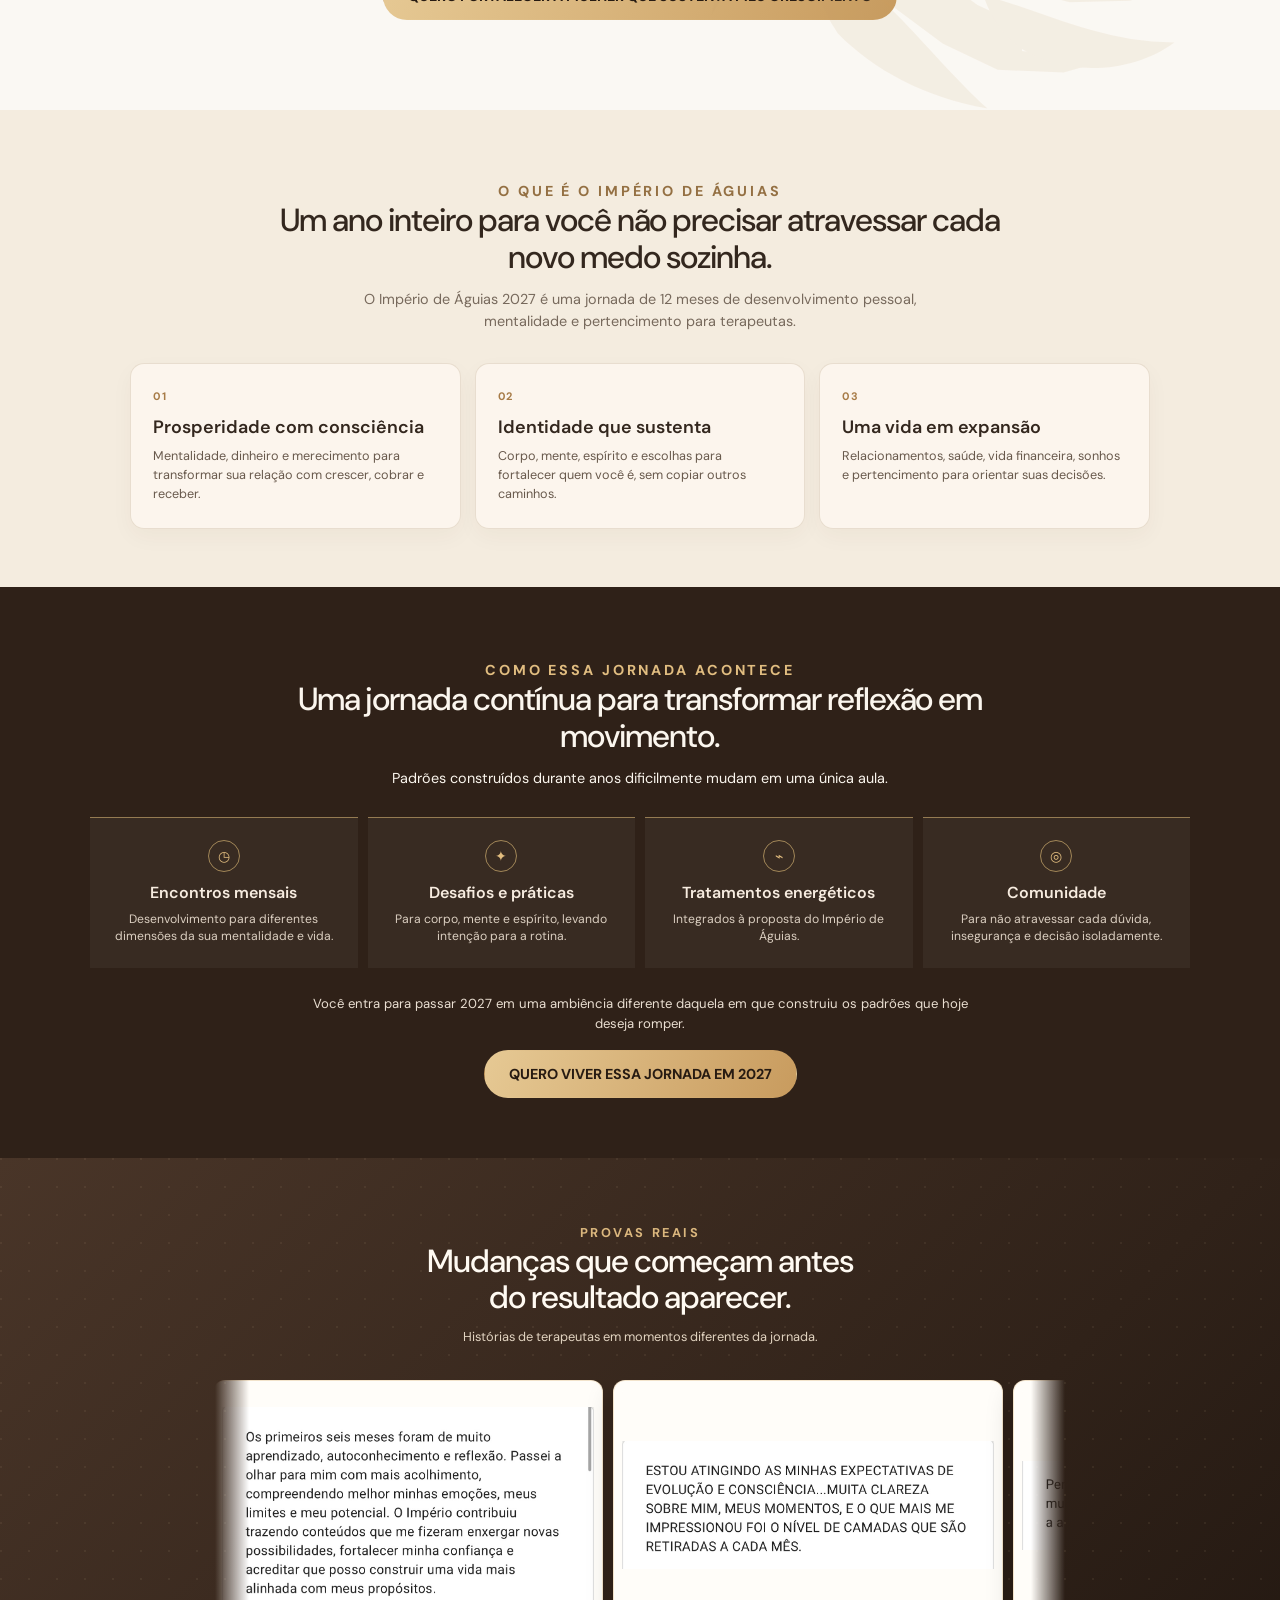
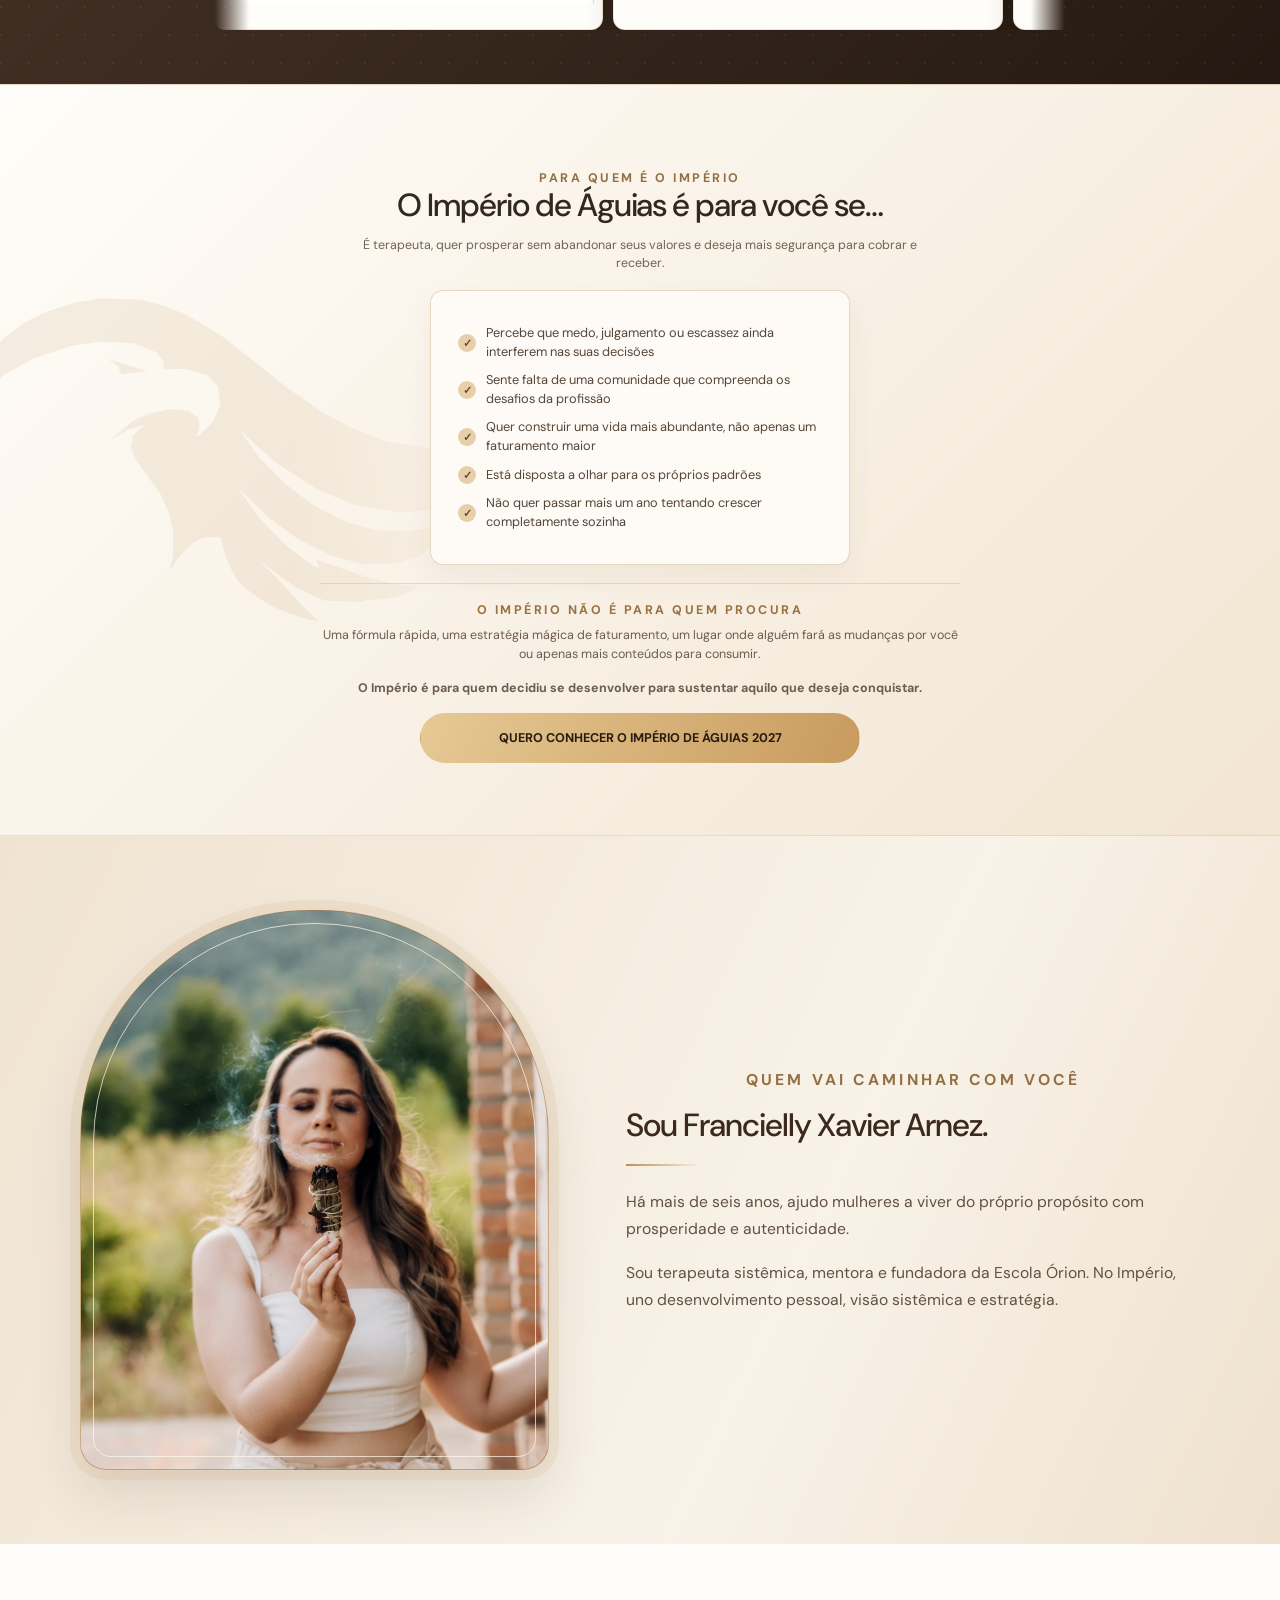
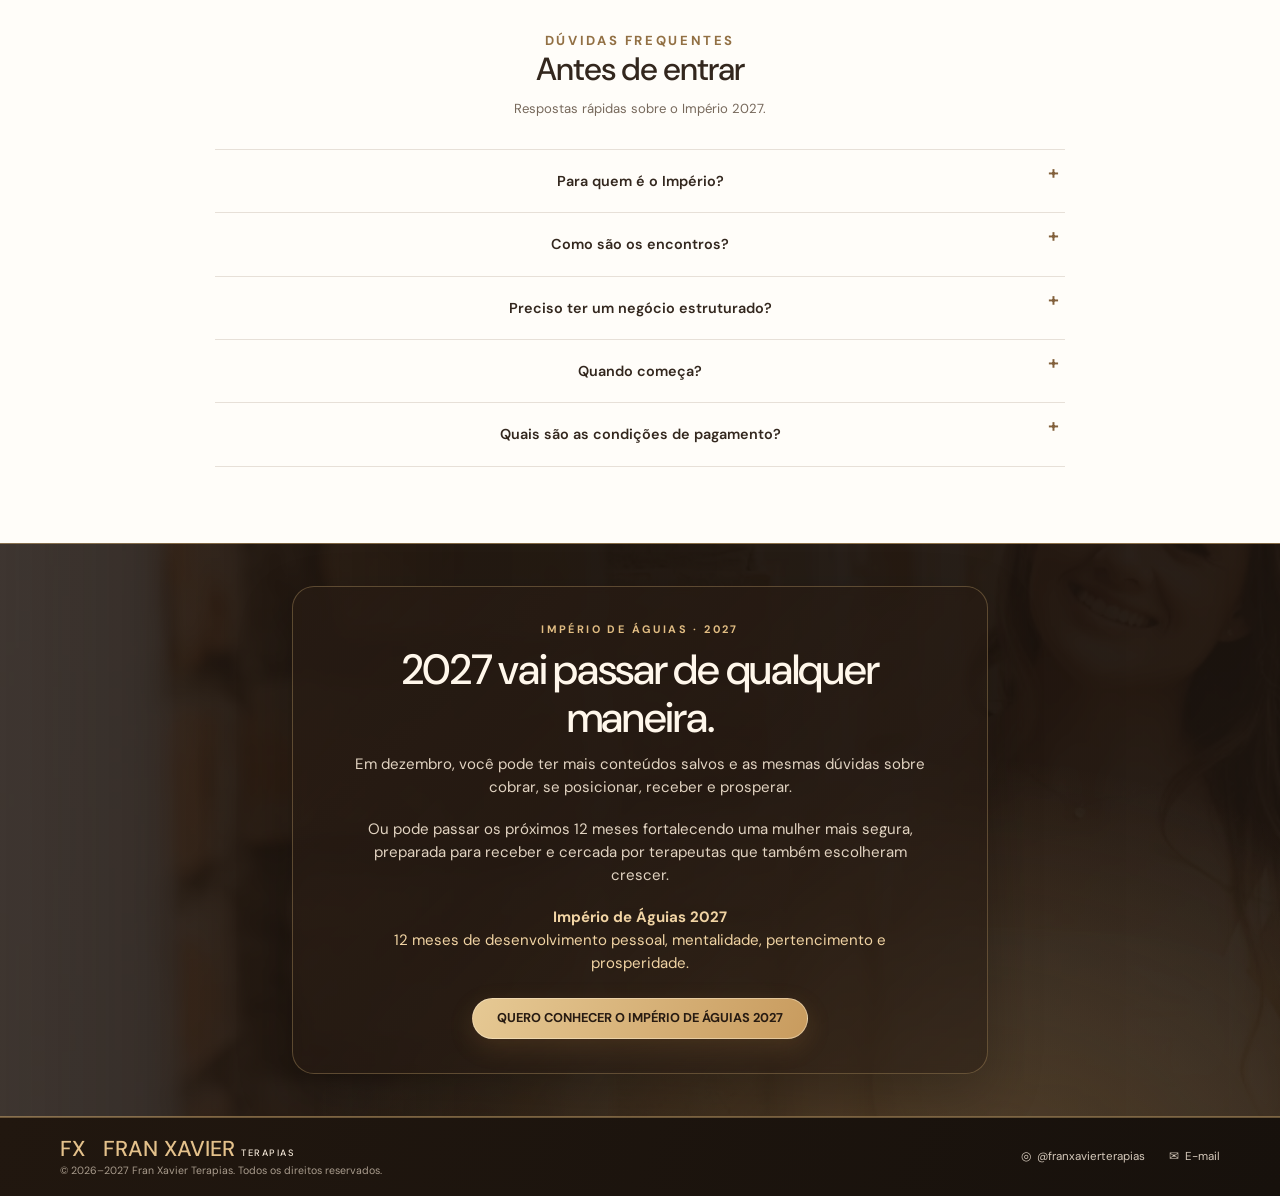
==== commit 9c7b8439: "Use legible sans-serif typography on campaign pages" ====
--- a/imperio-de-aguias/index.html
+++ b/imperio-de-aguias/index.html
@@ -19,9 +19,9 @@
   <meta name="description" content="Uma jornada anual para mulheres terapeutas crescerem com direção, segurança e comunidade. Conheça o Império de Águias com Fran Xavier.">
   <link rel="preconnect" href="https://fonts.googleapis.com">
   <link rel="preconnect" href="https://fonts.gstatic.com" crossorigin>
-  <link href="https://fonts.googleapis.com/css2?family=DM+Sans:wght@400;500;600;700&family=Playfair+Display:wght@400;500;600&display=swap" rel="stylesheet">
-  <style>
-    :root{--ink:#201811;--ink2:#2b2119;--cream:#f4ecdf;--cream2:#efe4d4;--paper:#fbf6ee;--gold:#bd8f50;--gold2:#dbb77e;--text:#33271e;--muted:#77695c;--line:rgba(107,76,43,.16);--serif:'Playfair Display',Georgia,serif;--sans:'DM Sans',Arial,sans-serif;--max:1240px;--wa:#54926b}
+  <link href="https://fonts.googleapis.com/css2?family=DM+Sans:wght@400;500;600;700&display=swap" rel="stylesheet">
+  <style>
+    :root{--ink:#201811;--ink2:#2b2119;--cream:#f4ecdf;--cream2:#efe4d4;--paper:#fbf6ee;--gold:#bd8f50;--gold2:#dbb77e;--text:#33271e;--muted:#77695c;--line:rgba(107,76,43,.16);--serif:'DM Sans',Arial,sans-serif;--sans:'DM Sans',Arial,sans-serif;--max:1240px;--wa:#54926b}
     *{box-sizing:border-box}html{scroll-behavior:smooth;scroll-padding-top:20px}body{margin:0;background:var(--cream);color:var(--text);font:400 16px/1.55 var(--sans);-webkit-font-smoothing:antialiased}a{color:inherit}img{display:block;max-width:100%}.wrap{width:min(var(--max),calc(100% - 64px));margin-inline:auto}.announcement{height:31px;display:flex;align-items:center;justify-content:center;gap:9px;background:var(--ink);color:#f4ebdf;font-size:.69rem;letter-spacing:.035em}.announcement span:first-child{color:var(--gold2)}.button{display:inline-flex;min-height:48px;align-items:center;justify-content:center;gap:12px;padding:0 24px;border:1px solid transparent;border-radius:999px;background:linear-gradient(115deg,#dfc08f,#c79c62);color:#271b12;text-decoration:none;font-size:.9rem;font-weight:700;text-align:center;box-shadow:0 8px 22px rgba(67,43,21,.12);transition:transform .2s,filter .2s}.button:hover{transform:translateY(-2px);filter:brightness(1.05)}.button:focus-visible,summary:focus-visible,a:focus-visible{outline:3px solid #9b6a32;outline-offset:4px}.eyebrow{margin:0 0 12px;color:var(--gold2);font-size:.7rem;font-weight:700;letter-spacing:.2em;text-transform:uppercase}.hero{position:relative;min-height:490px;display:flex;align-items:center;overflow:hidden;background:#241a13 url('./assets/imperio-hero-otimizada.webp') center 42%/cover no-repeat;color:var(--paper)}.hero:before{content:"";position:absolute;inset:0;background:linear-gradient(90deg,rgba(24,18,13,.94) 0%,rgba(30,22,16,.83) 36%,rgba(30,22,16,.2) 73%,rgba(30,22,16,.12) 100%),linear-gradient(0deg,rgba(18,13,9,.24),transparent 45%)}.hero-inner{position:relative;width:min(var(--max),calc(100% - 64px));margin-inline:auto;padding:62px 0 54px}.hero-copy{max-width:570px}.hero h1{max-width:610px;margin:0;font:500 clamp(2.9rem,5.2vw,4.7rem)/1.02 var(--serif);letter-spacing:-.04em}.hero h1 em{color:#e4c898;font-weight:400}.hero-description{max-width:520px;margin:17px 0;color:#eee4d9;font-size:1rem;line-height:1.6}.hero-proof{display:flex;align-items:center;gap:12px;margin:20px 0 22px;font-size:.83rem;color:#eee4d9}.avatars{display:flex;align-items:center}.avatars img{width:27px;height:27px;margin-left:-6px;border:2px solid #e7cfaa;border-radius:50%;object-fit:cover}.avatars img:first-child{margin-left:0}.hero-proof strong{color:#f4dcae}.hero-cta{display:flex;align-items:center;gap:16px;flex-wrap:wrap}.whatsapp-note{font-size:.78rem;color:#f3e8dc;text-decoration:none}.whatsapp-note:hover{text-decoration:underline}.section{padding:70px 0}.section-light{background:var(--cream);color:var(--text)}.pain-layout{display:grid;grid-template-columns:.85fr 1.65fr;gap:44px;align-items:center}.pain-lead h2,.section-heading h2,.bio-copy h2,.faq-heading h2{margin:0;font:500 clamp(1.9rem,3vw,2.65rem)/1.17 var(--serif);letter-spacing:-.025em}.gold-stroke{width:92px;height:18px;margin-top:16px;border-top:2px solid var(--gold);border-radius:50%;transform:rotate(-7deg)}.pain-cards{display:grid;grid-template-columns:repeat(3,1fr);gap:13px}.pain-card{min-height:156px;padding:19px 18px;border:1px solid rgba(132,95,52,.13);border-radius:13px;background:rgba(255,250,243,.53);box-shadow:0 5px 18px rgba(79,55,32,.035)}.round-icon{width:34px;height:34px;display:grid;place-items:center;margin-bottom:10px;border-radius:50%;background:#dfc49e;color:#674a2b;font-size:1rem}.pain-card h3,.pillar-card h3{margin:0 0 5px;font:600 1rem/1.25 var(--serif);color:var(--text)}.pain-card p,.pillar-card p{margin:0;color:#68594c;font-size:.79rem;line-height:1.45}.quote-band{position:relative;min-height:156px;display:grid;grid-template-columns:.75fr 1.15fr .8fr;align-items:center;gap:30px;padding:26px max(32px,calc((100vw - var(--max))/2));overflow:hidden;background:linear-gradient(90deg,rgba(242,225,203,.08),rgba(248,239,224,.96) 41%,rgba(248,239,224,.96)),url('./assets/francielly-sobre.webp') left 40%/auto 280% no-repeat,var(--cream2);border-block:1px solid rgba(112,81,47,.08)}.quote-band:after{content:"";position:absolute;right:-25px;bottom:-118px;width:310px;height:300px;border:1px solid rgba(179,135,78,.14);border-radius:50%;box-shadow:0 0 0 22px rgba(179,135,78,.035),0 0 0 48px rgba(179,135,78,.025);pointer-events:none}.quote-spacer{min-height:100px}.quote-text{margin:0;font:400 clamp(1.4rem,2.5vw,2rem)/1.25 var(--serif);color:#59432f}.quote-text:before{content:"“";color:#a77b47;font-size:2.8rem;line-height:0;vertical-align:-.22em;margin-right:7px}.quote-text:after{content:"”";color:#a77b47;font-size:2.8rem;line-height:0;vertical-align:-.22em;margin-left:5px}.quote-explainer{margin:0;padding-left:20px;border-left:1px solid #bf986a;color:#68594c;font-size:.78rem;line-height:1.55}.experience{padding:60px 0 68px;background:var(--cream);position:relative;overflow:hidden}.experience:after{content:"";position:absolute;right:-100px;top:18px;width:350px;height:350px;border:1px solid rgba(169,127,77,.08);border-radius:50%;box-shadow:0 0 0 24px rgba(169,127,77,.025),0 0 0 55px rgba(169,127,77,.02);pointer-events:none}.section-heading{text-align:center;position:relative;z-index:1}.section-heading .eyebrow{color:#947043}.section-heading h2{max-width:740px;margin-inline:auto;font-size:clamp(2rem,3.2vw,2.8rem)}.section-heading p{max-width:690px;margin:12px auto 0;color:var(--muted);font-size:.9rem}.pillar-grid{display:grid;grid-template-columns:repeat(4,1fr);gap:12px;margin-top:27px;position:relative;z-index:1}.pillar-card{min-height:150px;padding:17px 18px;border:1px solid rgba(132,95,52,.13);border-radius:12px;background:rgba(255,250,243,.48);box-shadow:0 5px 16px rgba(79,55,32,.03)}.pillar-card .round-icon{width:36px;height:36px;margin-bottom:8px}.proof-section{padding:42px 0;background:radial-gradient(ellipse at 74% 120%,rgba(152,106,53,.3),transparent 45%),var(--ink);color:var(--paper);overflow:hidden}.proof-layout{display:grid;grid-template-columns:.8fr 1.2fr;gap:36px;align-items:center}.proof-heading .eyebrow{color:var(--gold2)}.proof-heading h2{margin:0;font:500 clamp(1.95rem,3.2vw,2.8rem)/1.14 var(--serif)}.proof-heading p{max-width:380px;margin:12px 0 18px;color:#d7c9b9;font-size:.85rem}.proof-actions{display:flex;align-items:center;gap:11px;flex-wrap:wrap}.button-outline{min-height:44px;padding:0 18px;border:1px solid rgba(234,214,183,.55);border-radius:999px;background:transparent;color:#f3e6d4;text-decoration:none;font-weight:600;font-size:.82rem}.testimonial-window{overflow:hidden;mask-image:linear-gradient(90deg,transparent,#000 3%,#000 97%,transparent)}.testimonial-track{display:flex;gap:12px;width:max-content;animation:slide 36s linear infinite}.testimonial-track:hover{animation-play-state:paused}.testimonial-card{width:160px;height:190px;display:grid;place-items:center;overflow:hidden;border:1px solid rgba(222,188,139,.24);border-radius:9px;background:#34271d}.testimonial-card img{width:100%;height:100%;object-fit:contain;background:#f6f3ef}.testimonial-card:nth-child(2n) img{object-position:center}.testimonial-dots{display:flex;justify-content:center;gap:7px;margin-top:14px}.testimonial-dots i{width:5px;height:5px;border-radius:50%;background:#b89162}.testimonial-dots i:first-child{background:#f1d3a6}@keyframes slide{to{transform:translateX(-50%)}}.offer-section{padding:42px 0;background:var(--cream2)}.offer-layout{display:grid;grid-template-columns:.95fr 1fr .9fr;gap:25px;align-items:center}.offer-title .eyebrow{color:#927044}.offer-title h2{margin:0;font:500 clamp(1.9rem,3vw,2.55rem)/1.15 var(--serif)}.offer-title p{margin:10px 0 0;color:#736354;font-size:.82rem}.offer-includes{margin:0;padding:20px 22px;list-style:none;border:1px solid rgba(127,91,52,.13);border-radius:13px;background:rgba(255,249,241,.52)}.offer-includes li{display:flex;gap:10px;align-items:flex-start;margin:8px 0;color:#554638;font-size:.8rem}.offer-includes li:before{content:"✓";flex:none;width:18px;height:18px;display:grid;place-items:center;margin-top:1px;border-radius:50%;background:#e0c69f;color:#5f4529;font-size:.69rem;font-weight:700}.investment .eyebrow{color:#927044}.investment-price{margin:0;font:500 clamp(2.7rem,4.2vw,3.8rem)/1 var(--serif);letter-spacing:-.04em}.investment-note{margin:3px 0 13px;color:#6d5d4e;font-size:.78rem}.investment .button{min-height:45px;padding-inline:18px;font-size:.79rem}.investment-date{display:block;margin-top:10px;color:#6d5d4e;font-size:.7rem}.bio-section{display:grid;grid-template-columns:.8fr 1.2fr;min-height:245px;background:#f5ecdf}.bio-image{min-height:245px;background:url('./assets/francielly-sobre.webp') center 32%/cover no-repeat}.bio-copy{align-self:center;padding:28px clamp(24px,5vw,70px)}.bio-copy .eyebrow{color:#927044}.bio-copy h2{font-size:clamp(1.8rem,3vw,2.45rem)}.bio-copy p{max-width:690px;margin:8px 0;color:#6d5d4e;font-size:.82rem}.bio-aside{display:none}.faq-section{padding:48px 0;background:var(--cream);position:relative}.faq-layout{display:grid;grid-template-columns:.8fr 1.2fr;gap:42px;align-items:start}.faq-heading .eyebrow{color:#927044}.faq-heading h2{font-size:clamp(1.8rem,3vw,2.5rem)}.faq-heading p{color:var(--muted);font-size:.82rem}.faq{border-top:1px solid var(--line)}.faq-item{border-bottom:1px solid var(--line)}.faq-item summary{position:relative;padding:12px 38px 12px 0;cursor:pointer;list-style:none;font-size:.81rem;font-weight:600}.faq-item summary::-webkit-details-marker{display:none}.faq-item summary:after{content:"+";position:absolute;right:6px;top:8px;font-size:1.2rem;color:#82603b}.faq-item[open] summary:after{content:"−"}.faq-answer{padding:0 30px 14px 0;color:#68594c;font-size:.78rem}.closing{position:relative;min-height:158px;display:flex;align-items:center;overflow:hidden;background:linear-gradient(90deg,rgba(31,23,17,.4),rgba(31,23,17,.96) 34%,rgba(31,23,17,.98)),url('./assets/francielly.webp') left 47%/auto 250% no-repeat,var(--ink);color:var(--paper)}.closing-inner{width:min(var(--max),calc(100% - 64px));margin:auto;display:flex;align-items:center;justify-content:flex-end;gap:40px}.closing-copy{max-width:650px;text-align:center}.closing h2{margin:0;font:500 clamp(1.6rem,2.6vw,2.25rem)/1.2 var(--serif)}.closing p{margin:6px 0 12px;color:#dfd2c2;font-size:.79rem}.closing .button{min-height:41px;font-size:.8rem}.footer{padding:17px 0;background:#1b140f;border-top:1px solid rgba(205,164,107,.24);color:#d6cabc}.footer-inner{display:flex;align-items:center;justify-content:space-between;gap:20px}.footer-brand{font:500 1.35rem var(--serif);color:#f5e9d9}.footer-brand span{font-size:.58rem;letter-spacing:.17em}.footer-links{display:flex;gap:24px;align-items:center;font-size:.72rem}.footer-links a{text-decoration:none;color:#d6cabc}.footer-links a:hover{color:var(--gold2)}.copyright{font-size:.66rem;color:#a99c8d}.mobile-cta{display:none}.reveal{animation:fade-up .65s ease both}@keyframes fade-up{from{opacity:0;transform:translateY(15px)}to{opacity:1;transform:translateY(0)}}
     @media(max-width:900px){.wrap,.hero-inner,.closing-inner{width:min(100% - 42px,var(--max))}.hero{min-height:470px;background-position:57% center}.hero:before{background:linear-gradient(90deg,rgba(24,18,13,.95),rgba(30,22,16,.78) 53%,rgba(30,22,16,.23))}.hero-copy{max-width:510px}.pain-layout{grid-template-columns:1fr;gap:24px}.pain-lead h2{max-width:630px}.pain-cards{gap:10px}.quote-band{grid-template-columns:.45fr 1.3fr .9fr;padding-inline:30px;gap:18px}.proof-layout{grid-template-columns:.7fr 1.3fr;gap:22px}.testimonial-card{width:140px;height:170px}.offer-layout{grid-template-columns:1fr 1fr;gap:18px}.offer-title{grid-column:1/-1}.investment{padding-left:8px}.faq-layout{gap:25px}}
     @media(max-width:600px){body{font-size:15px}.wrap,.hero-inner,.closing-inner{width:calc(100% - 36px)}.announcement{height:30px;font-size:.6rem;letter-spacing:.01em}.hero{min-height:600px;align-items:flex-end;background-position:61% center}.hero:before{background:linear-gradient(0deg,rgba(23,17,12,.96) 0%,rgba(28,20,14,.88) 38%,rgba(28,20,14,.24) 100%),linear-gradient(90deg,rgba(28,20,14,.18),transparent)}.hero-inner{padding:0 0 30px}.hero-copy{max-width:100%}.eyebrow{font-size:.63rem;letter-spacing:.16em}.hero h1{max-width:440px;font-size:clamp(2.55rem,12vw,3.5rem);line-height:1.02}.hero-description{margin:12px 0;font-size:.9rem;line-height:1.5}.hero-proof{gap:9px;margin:14px 0 18px;font-size:.72rem}.avatars img{width:23px;height:23px}.hero-cta{align-items:flex-start;flex-direction:column;gap:9px}.hero-cta .button{width:100%;min-height:49px;padding-inline:14px;font-size:.84rem}.whatsapp-note{font-size:.74rem}.section{padding:44px 0}.pain-layout{gap:20px}.pain-lead h2{max-width:420px;font-size:2rem}.gold-stroke{margin-top:10px}.pain-cards{grid-template-columns:1fr;gap:8px}.pain-card{min-height:unset;display:grid;grid-template-columns:36px 1fr;column-gap:11px;align-items:start;padding:13px 14px}.pain-card .round-icon{grid-row:span 2;margin:0}.pain-card h3{margin:1px 0 3px;font-size:.94rem}.pain-card p{font-size:.75rem}.quote-band{min-height:145px;grid-template-columns:0 1fr;gap:0;padding:24px 22px;background:linear-gradient(90deg,rgba(248,239,224,.84),rgba(248,239,224,.98)),url('./assets/francielly-sobre.webp') left center/auto 150% no-repeat,var(--cream2)}.quote-spacer{display:none}.quote-text{font-size:1.45rem}.quote-explainer{grid-column:2;margin-top:11px;padding:8px 0 0;border-left:0;border-top:1px solid #bf986a;font-size:.72rem}.experience{padding:43px 0 46px}.section-heading h2{font-size:2rem}.section-heading p{font-size:.8rem}.pillar-grid{grid-template-columns:1fr 1fr;gap:8px;margin-top:20px}.pillar-card{min-height:140px;padding:13px 12px}.pillar-card .round-icon{width:32px;height:32px}.pillar-card h3{font-size:.91rem}.pillar-card p{font-size:.71rem}.proof-section{padding:35px 0 31px}.proof-layout{grid-template-columns:1fr;gap:22px}.proof-heading{text-align:center}.proof-heading h2{max-width:410px;margin:auto;font-size:2rem}.proof-heading p{margin:9px auto 13px;font-size:.78rem}.proof-actions{justify-content:center}.proof-actions .button{min-height:41px;font-size:.79rem}.testimonial-card{width:128px;height:158px}.testimonial-track{gap:9px;animation-duration:30s}.testimonial-dots{margin-top:10px}.offer-section{padding:34px 0}.offer-layout{grid-template-columns:1fr;gap:16px}.offer-title{grid-column:auto}.offer-title h2{font-size:2rem}.offer-includes{padding:12px 15px}.offer-includes li{font-size:.76rem;margin:6px 0}.investment{padding:0}.investment-price{font-size:3.1rem}.investment .button{width:100%;min-height:48px}.bio-section{grid-template-columns:1fr}.bio-image{min-height:280px;background-position:center 28%}.bio-copy{padding:24px 22px 29px}.bio-copy h2{font-size:2rem}.bio-copy p{font-size:.78rem}.faq-section{padding:39px 0}.faq-layout{grid-template-columns:1fr;gap:14px}.faq-heading h2{font-size:2rem}.faq-heading p{margin:8px 0;font-size:.76rem}.faq-item summary{font-size:.78rem;padding-block:13px}.faq-answer{font-size:.75rem}.closing{min-height:205px;background:linear-gradient(0deg,rgba(27,20,15,.97),rgba(27,20,15,.76)),url('./assets/francielly.webp') left 44%/auto 220% no-repeat,var(--ink)}.closing-inner{justify-content:center}.closing-copy{max-width:390px}.closing h2{font-size:1.8rem}.closing p{font-size:.76rem}.footer{padding:17px 0 26px}.footer-inner{align-items:flex-start;flex-direction:column;gap:10px}.footer-brand{font-size:1.2rem}.footer-links{gap:18px}.copyright{margin-left:auto}.mobile-cta{position:fixed;z-index:5;left:12px;right:12px;bottom:10px;display:none;padding:6px;border:1px solid rgba(107,76,43,.18);border-radius:999px;background:rgba(250,246,239,.94);box-shadow:0 8px 28px rgba(37,26,16,.15);backdrop-filter:blur(9px)}.mobile-cta .button{width:100%;min-height:45px;font-size:.82rem}body.show-mobile-cta .mobile-cta{display:block}body{padding-bottom:env(safe-area-inset-bottom)}}
